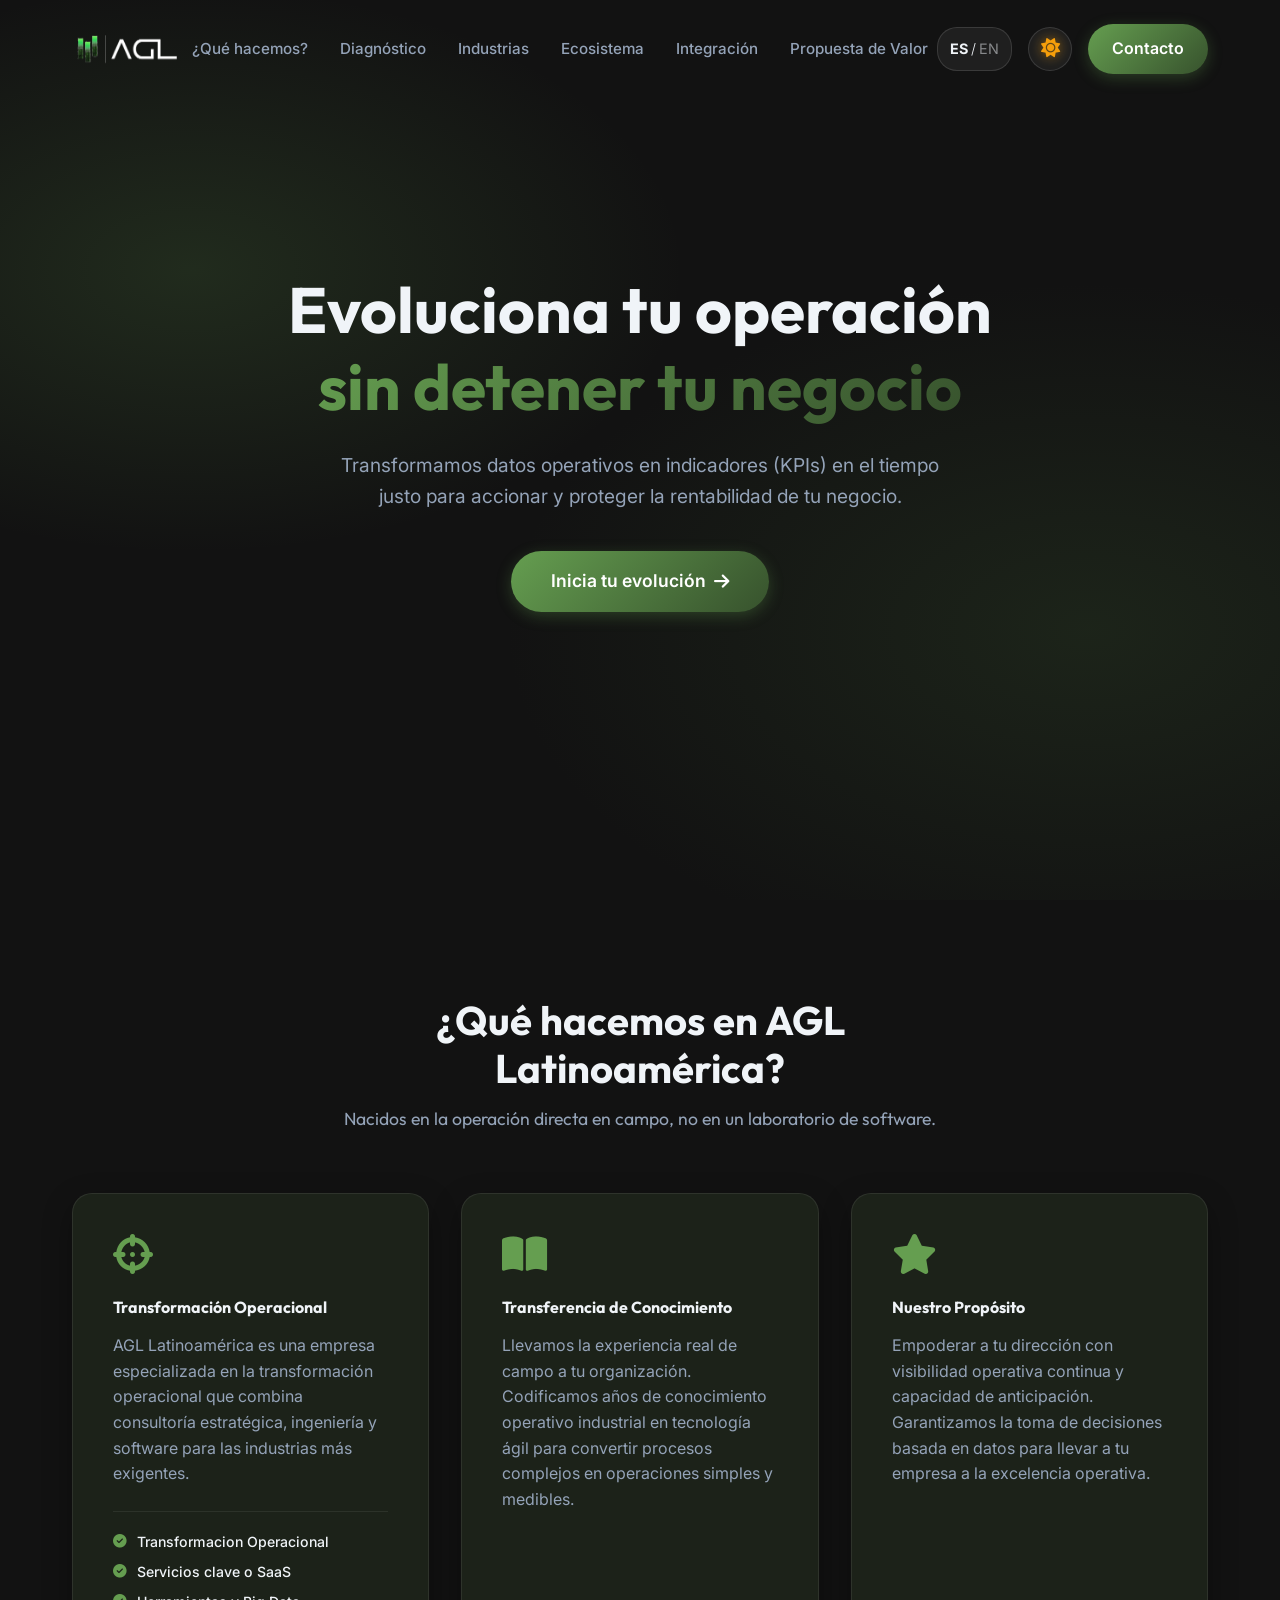
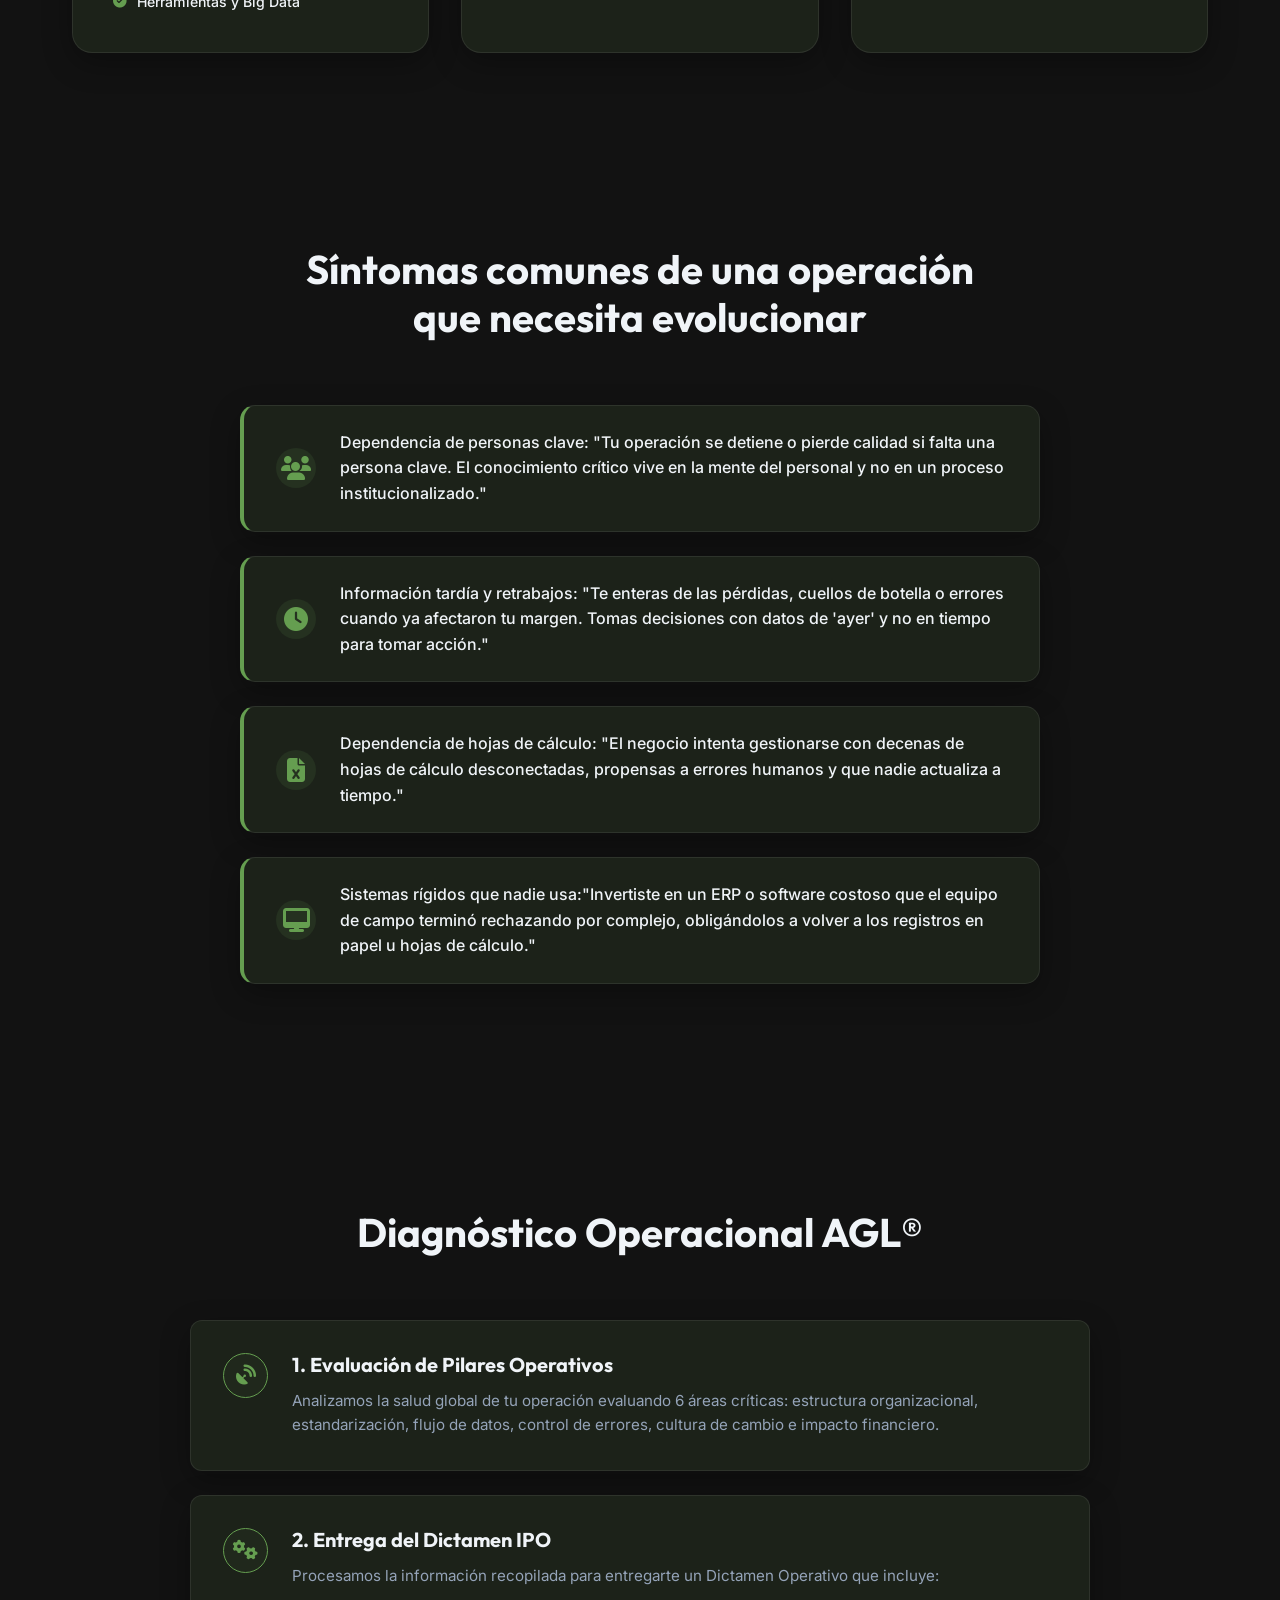
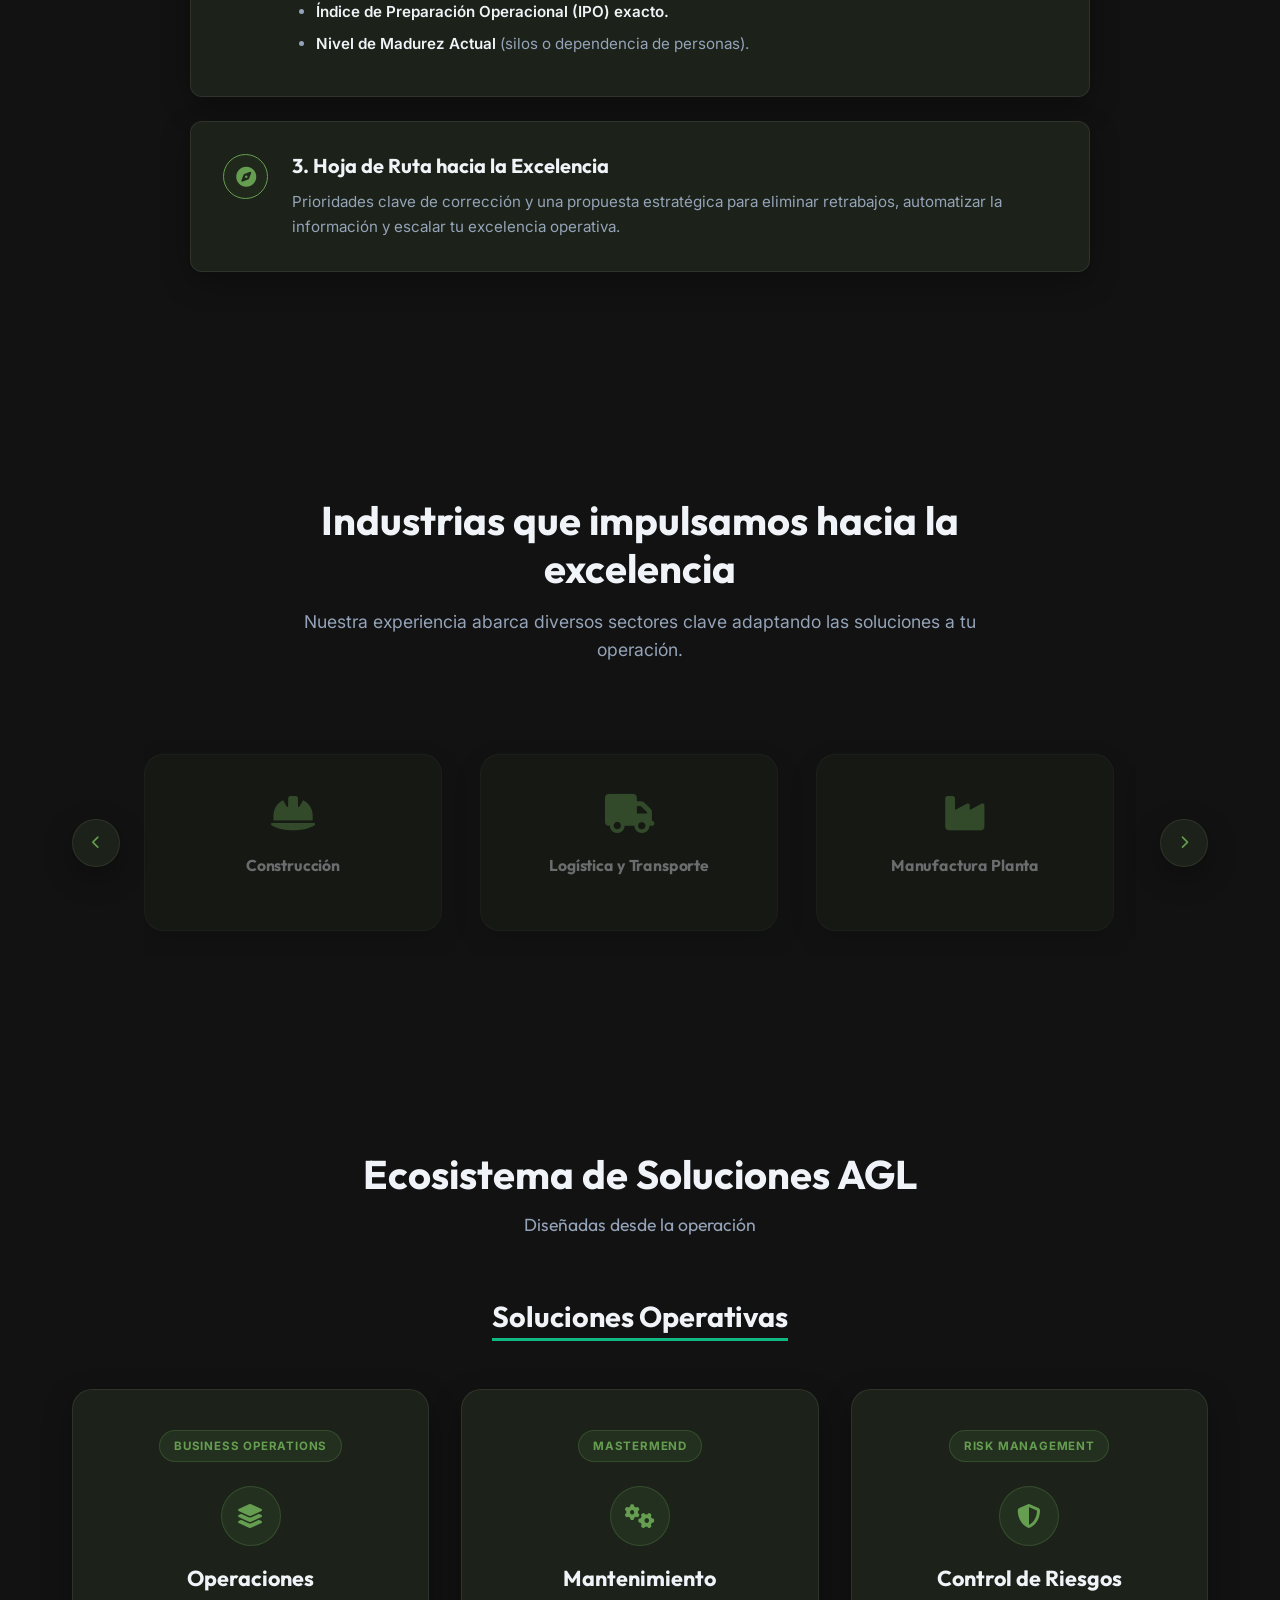
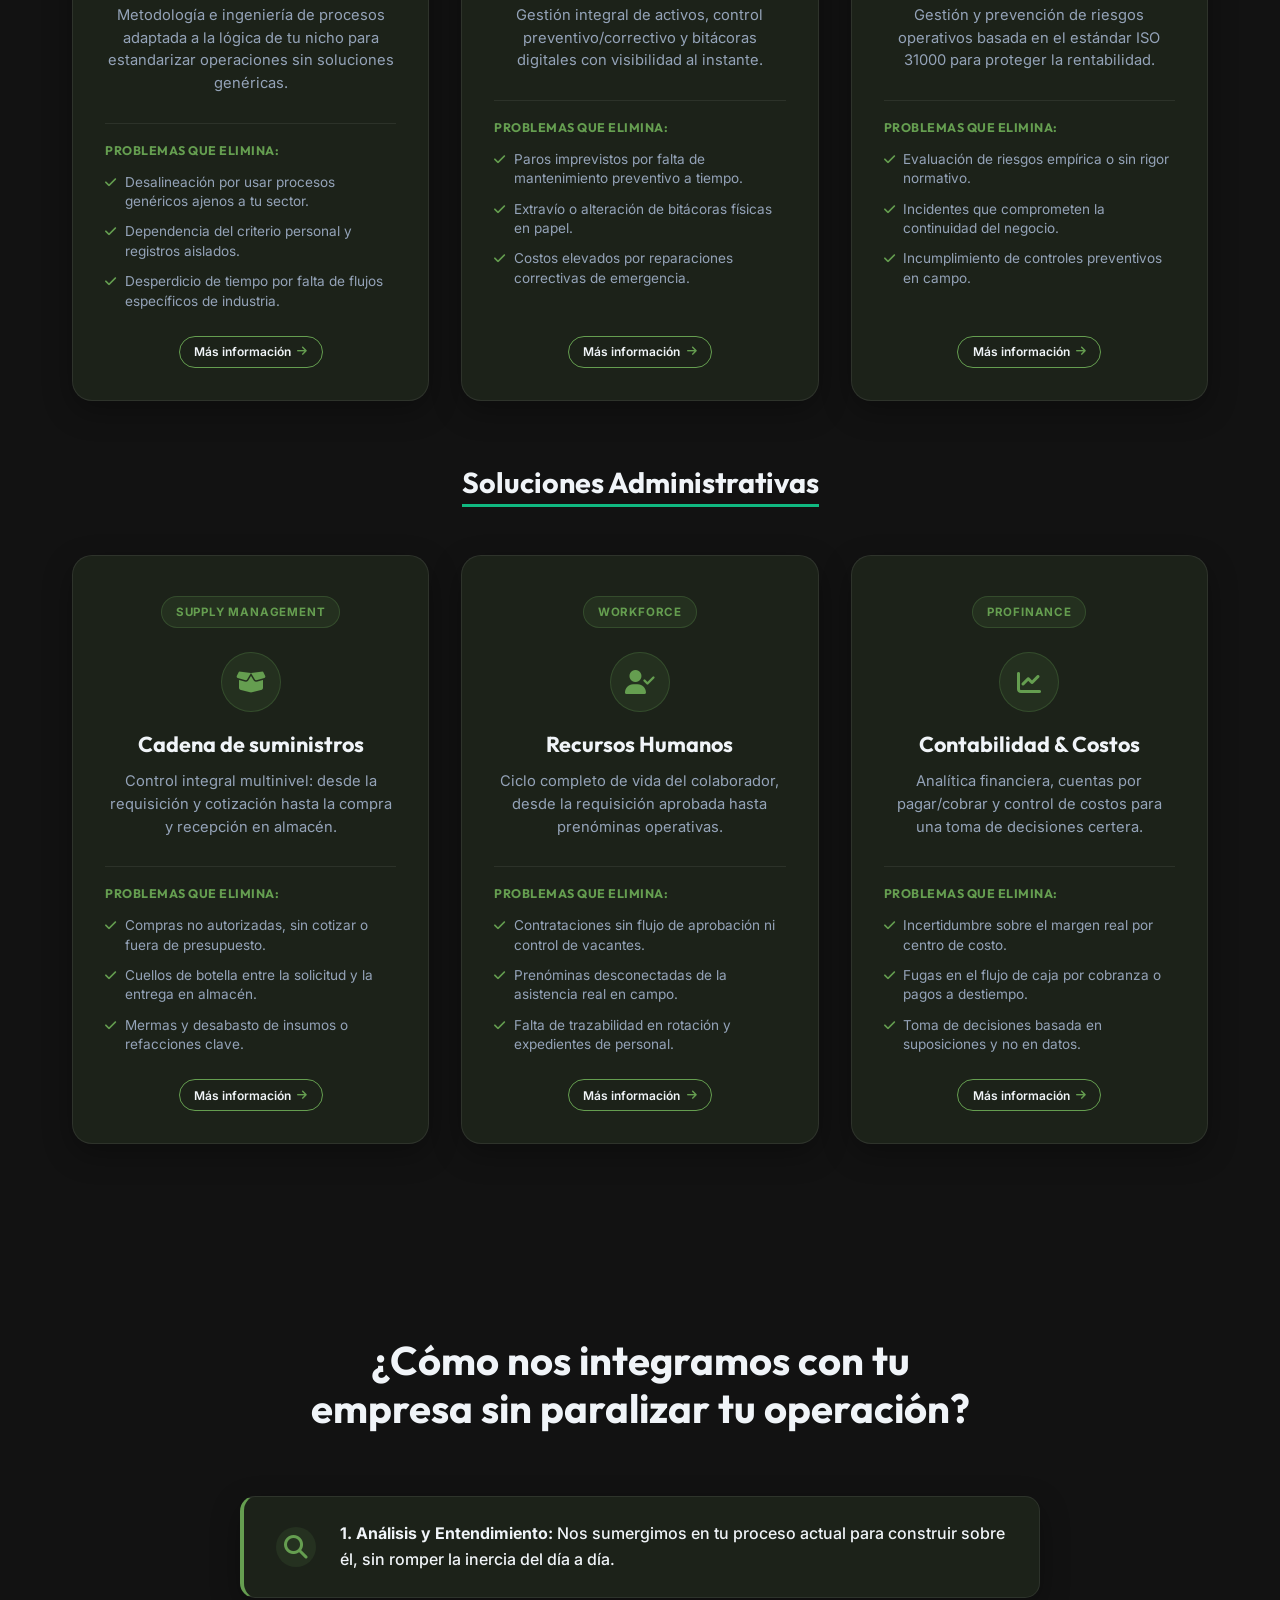
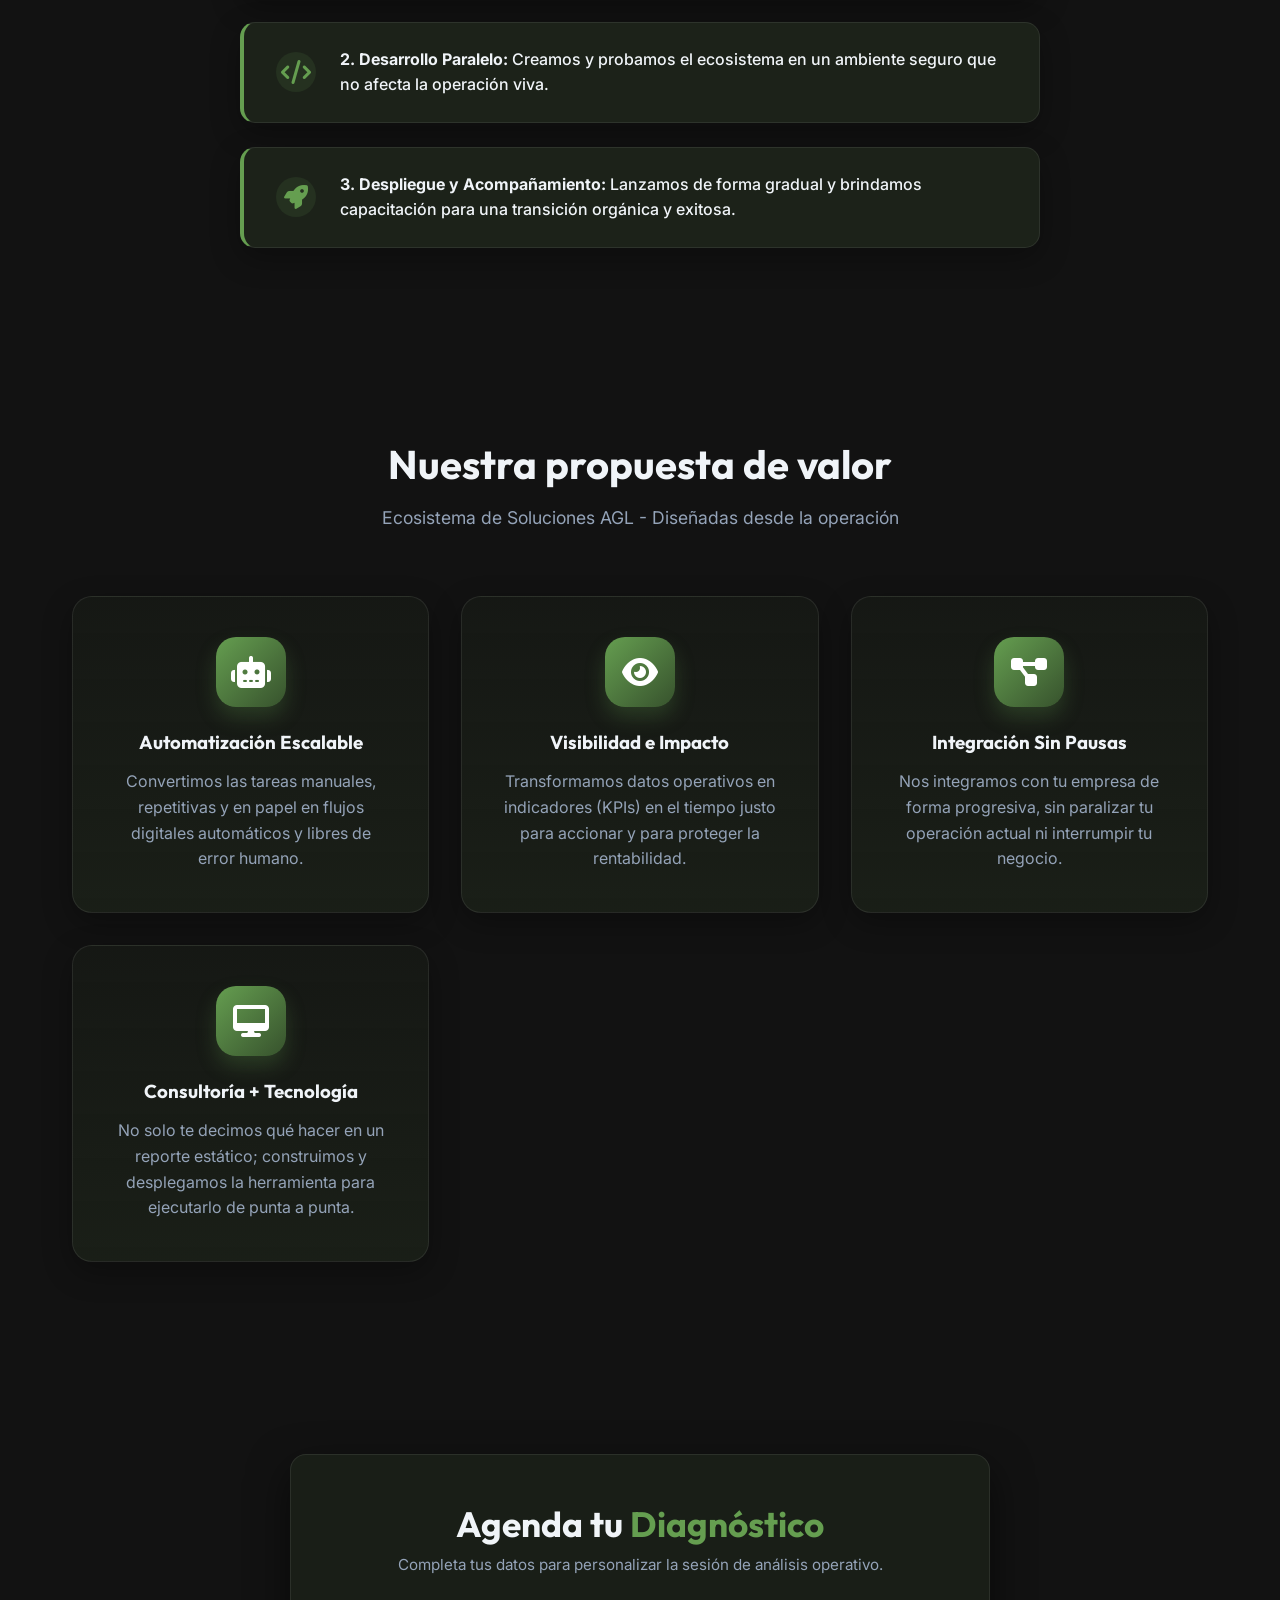
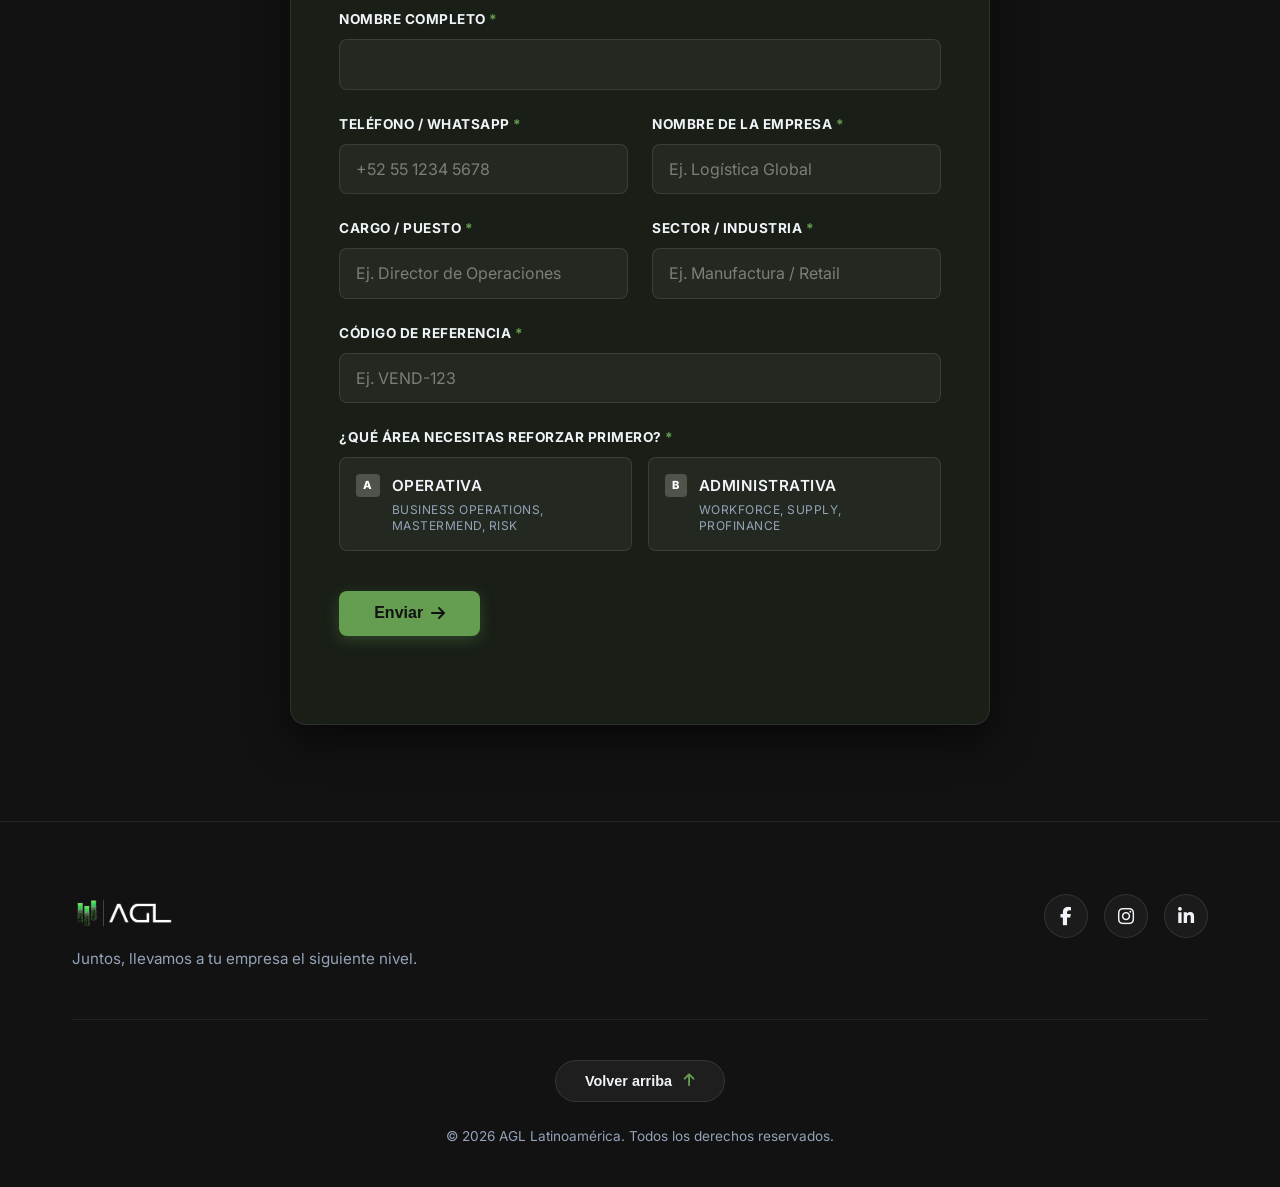
==== index.html @ 74e84c08 "error" ====
<!DOCTYPE html>
<html lang="es">

<head>
    <meta charset="UTF-8">
    <meta name="viewport" content="width=device-width, initial-scale=1.0">
    <title>AGL Latinoamérica | Business Intelligence</title>
    <meta name="description"
        content="Evoluciona tu operación sin detener tu negocio. Consultoría y Tecnología en Business Intelligence por AGL Latinoamérica.">
    <!-- Google Fonts -->
    <link rel="preconnect" href="https://fonts.googleapis.com">
    <link rel="preconnect" href="https://fonts.gstatic.com" crossorigin>
    <link
        href="https://fonts.googleapis.com/css2?family=Inter:wght@300;400;600;700&family=Outfit:wght@400;600;800&display=swap"
        rel="stylesheet">
    <!-- FontAwesome para iconos -->
    <link rel="stylesheet" href="https://cdnjs.cloudflare.com/ajax/libs/font-awesome/6.4.0/css/all.min.css">
    <link rel="stylesheet" href="styles.css">
</head>

<body>
    <!-- Navbar -->
    <nav class="navbar">
        <div class="container nav-container">
            <a href="#" class="logo">
                <img src="Logos/logo blanco.png" alt="AGL" class="logo-img theme-logo" id="nav-logo">
            </a>
            <ul class="nav-links">
                <li><a href="#about" data-es="¿Qué hacemos?" data-en="What we do?">¿Qué hacemos?</a></li>
                <li><a href="#diagnostico" data-es="Diagnóstico" data-en="Diagnosis">Diagnóstico</a></li>
                <li><a href="#industrias" data-es="Industrias" data-en="Industries">Industrias</a></li>
                <li><a href="#ecosistema" data-es="Ecosistema" data-en="Ecosystem">Ecosistema</a></li>
                <li><a href="#integracion" data-es="Integración" data-en="Integration">Integración</a></li>
                <li><a href="#valor" data-es="Propuesta de Valor" data-en="Value Proposition">Propuesta de Valor</a>
                </li>
            </ul>
            <div class="nav-actions">
                <!-- BOTÓN IDIOMA DESKTOP (Tipo Switch) -->
                <button class="theme-toggle-btn" id="lang-toggle-desktop" aria-label="Cambiar idioma"
                    title="Cambiar idioma"
                    style="width: auto; padding: 0 12px; border-radius: 20px; font-family: 'Inter', sans-serif; font-size: 0.9rem;">
                    <span class="lang-es" style="font-weight: 700; transition: 0.3s;">ES</span>
                    <span style="margin: 0 3px; font-weight: 300;">/</span>
                    <span class="lang-en" style="font-weight: 400; opacity: 0.5; transition: 0.3s;">EN</span>
                </button>

                <button class="theme-toggle-btn" id="theme-toggle" aria-label="Cambiar tema claro/oscuro"
                    title="Cambiar tema">
                    <i class="fas fa-sun theme-icon theme-icon-sun"></i>
                    <i class="fas fa-moon theme-icon theme-icon-moon"></i>
                </button>
                <a href="https://wa.me/526182922284?text=Hola,%20quisiera%20más%20información" target="_blank"
                    class="btn btn-primary nav-btn" data-es="Contacto" data-en="Contact">Contacto</a>
                <button class="mobile-menu-btn" id="mobile-menu-btn" aria-label="Menú de navegación"><i
                        class="fas fa-bars"></i></button>
            </div>
        </div>
    </nav>
    <div class="mobile-nav" id="mobile-nav">
        <!-- Header del menú móvil -->
        <div class="mobile-nav-header">
            <a href="#" class="logo">
                <img src="Logos/logo blanco.png" alt="AGL" class="logo-img theme-logo" id="mobile-nav-logo">
            </a>
            <button class="mobile-close-btn" id="mobile-close-btn" aria-label="Cerrar menú">
                <i class="fas fa-times"></i>
            </button>
        </div>
        <!-- Links -->
        <ul class="mobile-nav-links">
            <li><a href="#about" class="mobile-link" data-es="¿Qué hacemos?" data-en="What we do?">¿Qué hacemos?</a>
            </li>
            <li><a href="#diagnostico" class="mobile-link" data-es="Diagnóstico" data-en="Diagnosis">Diagnóstico</a>
            </li>
            <li><a href="#industrias" class="mobile-link" data-es="Industrias" data-en="Industries">Industrias</a></li>
            <li><a href="#ecosistema" class="mobile-link" data-es="Ecosistema" data-en="Ecosystem">Ecosistema</a></li>
            <li><a href="#integracion" class="mobile-link" data-es="Integración" data-en="Integration">Integración</a>
            </li>
            <li><a href="#valor" class="mobile-link" data-es="Propuesta de Valor" data-en="Value Proposition">Propuesta
                    de Valor</a></li>
        </ul>
        <!-- Footer del menú móvil -->
        <div class="mobile-nav-footer">
            <a href="https://wa.me/526182922284?text=Hola,%20quisiera%20más%20información" target="_blank"
                class="btn btn-primary mobile-link" data-es="Contacto" data-en="Contact">Contacto</a>

            <div style="display: flex; gap: 10px; margin-top: 15px; justify-content: center;">
                <!-- BOTÓN IDIOMA MOBILE (Tipo Switch) -->
                <button class="mobile-theme-toggle" id="lang-toggle-mobile" aria-label="Cambiar idioma"
                    style="width: auto; padding: 0 15px; border-radius: 20px; font-family: 'Inter', sans-serif; font-size: 0.9rem;">
                    <span class="theme-toggle-btn-inner">
                        <span class="lang-es" style="font-weight: 700; transition: 0.3s;">ES</span>
                        <span style="margin: 0 3px; font-weight: 300;">/</span>
                        <span class="lang-en" style="font-weight: 400; opacity: 0.5; transition: 0.3s;">EN</span>
                    </span>
                </button>

                <button class="mobile-theme-toggle" id="mobile-theme-toggle" aria-label="Cambiar tema">
                    <span class="theme-toggle-btn-inner">
                        <i class="fas fa-sun theme-icon theme-icon-sun"></i>
                        <i class="fas fa-moon theme-icon theme-icon-moon"></i>
                    </span>
                </button>
            </div>
        </div>
    </div>

    <!-- Hero Section -->
    <section class="hero">
        <div class="container hero-container">
            <div class="hero-content fade-in-up">
                <h1 data-es="Evoluciona tu operación <br><span class='gradient-text'>sin detener tu negocio</span>"
                    data-en="Evolve your operation <br><span class='gradient-text'>without stopping your business</span>">
                    Evoluciona tu operación <br><span class="gradient-text">sin detener tu negocio</span>
                </h1>
                <p data-es="Transformamos datos operativos en indicadores (KPIs) en el tiempo justo para accionar y proteger la rentabilidad de tu negocio."
                    data-en="We transform operational data into indicators (KPIs) just in time to take action and protect your business profitability.">
                    Transformamos datos operativos en indicadores (KPIs) en el tiempo justo para accionar y proteger la
                    rentabilidad de tu negocio.
                </p>
                <div class="hero-actions">
                    <a href="https://wa.me/526182922284?text=Hola,%20quisiera%20más%20información" target="_blank"
                        class="btn btn-primary btn-large"
                        data-es="Inicia tu evolución <i class='fas fa-arrow-right'></i>"
                        data-en="Start your evolution <i class='fas fa-arrow-right'></i>">
                        Inicia tu evolución <i class="fas fa-arrow-right"></i>
                    </a>
                </div>
            </div>
        </div>
    </section>

    <!-- About Section -->
    <section id="about" class="about">
        <div class="container">
            <div class="section-header fade-in-up">
                <h2 data-es="¿Qué hacemos en AGL Latinoamérica?" data-en="What do we do at AGL Latin America?">¿Qué
                    hacemos en AGL Latinoamérica?</h2>
                <h3 class="subtitle"
                    data-es="Nacidos en la operación directa en campo, no en un laboratorio de software."
                    data-en="Born in direct field operations, not in a software lab.">Nacidos en la operación directa en
                    campo, no en un laboratorio de software.</h3>
            </div>
            <div class="about-grid">
                <div class="about-card fade-in-up delay-1">
                    <i class="fas fa-crosshairs card-icon"></i>
                    <h4 data-es="Transformación Operacional" data-en="Operational Transformation">Transformación
                        Operacional</h4>
                    <p data-es="AGL Latinoamérica es una empresa especializada en la transformación operacional que combina consultoría estratégica, ingeniería y software para las industrias más exigentes."
                        data-en="AGL Latin America is a company specialized in operational transformation that combines strategic consulting, engineering, and software for the most demanding industries.">
                        AGL Latinoamérica es una empresa especializada en la transformación operacional que combina
                        consultoría estratégica, ingeniería y software para las industrias más exigentes.</p>
                    <ul class="card-features">
                        <li data-es="<i class='fas fa-check-circle'></i> Transformacion Operacional"
                            data-en="<i class='fas fa-check-circle'></i> Operational Transformation"><i
                                class="fas fa-check-circle"></i> Transformacion Operacional</li>
                        <li data-es="<i class='fas fa-check-circle'></i> Servicios clave o SaaS"
                            data-en="<i class='fas fa-check-circle'></i> Key Services or SaaS"><i
                                class="fas fa-check-circle"></i> Servicios clave o SaaS</li>
                        <li data-es="<i class='fas fa-check-circle'></i> Herramientas y Big Data"
                            data-en="<i class='fas fa-check-circle'></i> Tools and Big Data"><i
                                class="fas fa-check-circle"></i> Herramientas y Big Data</li>
                    </ul>
                </div>
                <div class="about-card fade-in-up delay-2">
                    <i class="fas fa-book-open card-icon"></i>
                    <h4 data-es="Transferencia de Conocimiento" data-en="Knowledge Transfer">Transferencia de
                        Conocimiento</h4>
                    <p data-es="Llevamos la experiencia real de campo a tu organización. Codificamos años de conocimiento operativo industrial en tecnología ágil para convertir procesos complejos en operaciones simples y medibles."
                        data-en="We bring real field experience to your organization. We encode years of industrial operational knowledge into agile technology to turn complex processes into simple and measurable operations.">
                        Llevamos la experiencia real de campo a tu organización. Codificamos años de conocimiento
                        operativo industrial en tecnología ágil para convertir procesos complejos en operaciones simples
                        y medibles.</p>
                </div>
                <div class="about-card fade-in-up delay-3">
                    <i class="fas fa-star card-icon"></i>
                    <h4 data-es="Nuestro Propósito" data-en="Our Purpose">Nuestro Propósito</h4>
                    <p data-es="Empoderar a tu dirección con visibilidad operativa continua y capacidad de anticipación. Garantizamos la toma de decisiones basada en datos para llevar a tu empresa a la excelencia operativa."
                        data-en="Empower your management with continuous operational visibility and anticipation capability. We guarantee data-driven decision-making to lead your company to operational excellence.">
                        Empoderar a tu dirección con visibilidad operativa continua y capacidad de anticipación.
                        Garantizamos la toma de decisiones basada en datos para llevar a tu empresa a la excelencia
                        operativa.</p>
                </div>
            </div>
        </div>
    </section>

    <!-- Symptoms Section -->
    <section id="sintomas" class="symptoms">
        <div class="container">
            <div class="section-header fade-in-up">
                <h2 data-es="Síntomas comunes de una operación que necesita evolucionar"
                    data-en="Common symptoms of an operation that needs to evolve">Síntomas comunes de una operación que
                    necesita evolucionar</h2>
            </div>
            <div class="symptoms-list">
                <div class="symptom-item fade-in-left">
                    <div class="symptom-icon"><i class="fas fa-users"></i></div>
                    <p data-es="Dependencia de personas clave: 'Tu operación se detiene o pierde calidad si falta una persona clave. El conocimiento crítico vive en la mente del personal y no en un proceso institucionalizado.'"
                        data-en="Dependence on key people: 'Your operation stops or loses quality if a key person is missing. Critical knowledge lives in the staff's mind and not in an institutionalized process.'">
                        Dependencia de personas clave: "Tu operación se detiene o pierde calidad si falta una persona
                        clave. El conocimiento crítico vive en la mente del personal y no en un proceso
                        institucionalizado."</p>
                </div>

                <div class="symptom-item fade-in-left delay-2">
                    <div class="symptom-icon"><i class="fas fa-clock"></i></div>
                    <p data-es="Información tardía y retrabajos: 'Te enteras de las pérdidas, cuellos de botella o errores cuando ya afectaron tu margen. Tomas decisiones con datos de ayer y no en tiempo para tomar acción.'"
                        data-en="Late information and rework: 'You find out about losses, bottlenecks, or errors when they have already affected your margin. You make decisions with yesterday's data, not in time to take action.'">
                        Información tardía y retrabajos: "Te enteras de las pérdidas, cuellos de botella o errores
                        cuando ya afectaron tu margen. Tomas decisiones con datos de 'ayer' y no en tiempo para tomar
                        acción."</p>
                </div>
                <div class="symptom-item fade-in-left delay-1">
                    <div class="symptom-icon"><i class="fas fa-file-excel"></i></div>
                    <p data-es="Dependencia de hojas de cálculo: 'El negocio intenta gestionarse con decenas de hojas de cálculo desconectadas, propensas a errores humanos y que nadie actualiza a tiempo.'"
                        data-en="Dependence on spreadsheets: 'The business tries to manage itself with dozens of disconnected spreadsheets, prone to human error and that no one updates on time.'">
                        Dependencia de hojas de cálculo: "El negocio intenta gestionarse con decenas de hojas de cálculo
                        desconectadas, propensas a errores humanos y que nadie actualiza a tiempo."</p>
                </div>

                <div class="symptom-item fade-in-left delay-1">
                    <div class="symptom-icon"><i class="fa fa-desktop"></i></div>
                    <p data-es="Sistemas rígidos que nadie usa: 'Invertiste en un ERP o software costoso que el equipo de campo terminó rechazando por complejo, obligándolos a volver a los registros en papel u hojas de cálculo.'"
                        data-en="Rigid systems that no one uses: 'You invested in an expensive ERP or software that the field team ended up rejecting for being too complex, forcing them back to paper records or spreadsheets.'">
                        Sistemas rígidos que nadie usa:"Invertiste en un ERP o software costoso que el equipo de campo
                        terminó rechazando por complejo, obligándolos a volver a los registros en papel u hojas de
                        cálculo."</p>
                </div>
            </div>
        </div>
    </section>

    <!-- Diagnostic Section -->
    <section id="diagnostico" class="diagnostic glass-section">
        <div class="container">
            <div class="section-header fade-in-up">
                <h2 data-es="Diagnóstico Operacional AGL®" data-en="AGL® Operational Diagnosis">Diagnóstico Operacional
                    AGL®</h2>
            </div>

            <div class="diagnostic-steps">
                <div class="diagnostic-card fade-in-up">
                    <div class="diagnostic-icon"><i class="fas fa-satellite-dish"></i></div>
                    <div class="diagnostic-text">
                        <h3 data-es="1. Evaluación de Pilares Operativos"
                            data-en="1. Evaluation of Operational Pillars">1. Evaluación de Pilares Operativos</h3>
                        <p data-es="Analizamos la salud global de tu operación evaluando 6 áreas críticas: estructura organizacional, estandarización, flujo de datos, control de errores, cultura de cambio e impacto financiero."
                            data-en="We analyze the overall health of your operation by evaluating 6 critical areas: organizational structure, standardization, data flow, error control, change culture, and financial impact.">
                            Analizamos la salud global de tu operación evaluando 6 áreas críticas: estructura
                            organizacional, estandarización, flujo de datos, control de errores, cultura de cambio e
                            impacto financiero.</p>
                    </div>
                </div>

                <div class="diagnostic-card fade-in-up delay-1">
                    <div class="diagnostic-icon"><i class="fas fa-cogs"></i></div>
                    <div class="diagnostic-text">
                        <h3 data-es="2. Entrega del Dictamen IPO" data-en="2. Delivery of the OPI Report">2. Entrega del
                            Dictamen IPO</h3>
                        <p data-es="Procesamos la información recopilada para entregarte un Dictamen Operativo que incluye:"
                            data-en="We process the collected information to deliver an Operational Report that includes:">
                            Procesamos la información recopilada para entregarte un Dictamen Operativo que incluye:</p>
                        <ul>
                            <li data-es="<strong>Índice de Preparación Operacional (IPO) exacto.</strong>"
                                data-en="<strong>Exact Operational Preparation Index (OPI).</strong>"><strong>Índice de
                                    Preparación Operacional (IPO) exacto.</strong></li>
                            <li data-es="<strong>Nivel de Madurez Actual</strong> (silos o dependencia de personas)."
                                data-en="<strong>Current Maturity Level</strong> (silos or dependence on people).">
                                <strong>Nivel de Madurez Actual</strong> (silos o dependencia de personas).
                            </li>
                        </ul>
                    </div>
                </div>

                <div class="diagnostic-card fade-in-up delay-2">
                    <div class="diagnostic-icon"><i class="fas fa-compass"></i></div>
                    <div class="diagnostic-text">
                        <h3 data-es="3. Hoja de Ruta hacia la Excelencia" data-en="3. Roadmap to Excellence">3. Hoja de
                            Ruta hacia la Excelencia</h3>
                        <p data-es="Prioridades clave de corrección y una propuesta estratégica para eliminar retrabajos, automatizar la información y escalar tu excelencia operativa."
                            data-en="Key correction priorities and a strategic proposal to eliminate rework, automate information, and scale your operational excellence.">
                            Prioridades clave de corrección y una propuesta estratégica para eliminar retrabajos,
                            automatizar la información y escalar tu excelencia operativa.</p>
                    </div>
                </div>
            </div>
        </div>
    </section>

    <!-- Industrias Section -->
    <section id="industrias" class="industries">
        <div class="container">
            <div class="section-header fade-in-up">
                <h2 data-es="Industrias que impulsamos hacia la excelencia"
                    data-en="Industries we drive towards excellence">Industrias que impulsamos hacia la excelencia</h2>
                <p data-es="Nuestra experiencia abarca diversos sectores clave adaptando las soluciones a tu operación."
                    data-en="Our experience covers various key sectors, adapting solutions to your operation.">Nuestra
                    experiencia abarca diversos sectores clave adaptando las soluciones a tu operación.</p>
            </div>

            <div class="carousel-wrapper fade-in-up delay-1">
                <button class="carousel-btn prev-btn" aria-label="Anterior"><i class="fas fa-chevron-left"></i></button>

                <div class="carousel-container" id="industries-carousel">
                    <div class="carousel-slide about-card" style="align-items: center; text-align: center;">
                        <i class="fas fa-mountain card-icon"></i>
                        <h4 data-es="Minería" data-en="Mining">Minería</h4>
                    </div>

                    <div class="carousel-slide about-card" style="align-items: center; text-align: center;">
                        <i class="fas fa-helmet-safety card-icon"></i>
                        <h4 data-es="Construcción" data-en="Construction">Construcción</h4>
                    </div>

                    <div class="carousel-slide about-card" style="align-items: center; text-align: center;">
                        <i class="fas fa-truck card-icon"></i>
                        <h4 data-es="Logística y Transporte" data-en="Logistics & Transport">Logística y Transporte</h4>
                    </div>

                    <div class="carousel-slide about-card" style="align-items: center; text-align: center;">
                        <i class="fas fa-industry card-icon"></i>
                        <h4 data-es="Manufactura Planta" data-en="Plant Manufacturing">Manufactura Planta</h4>
                    </div>

                    <div class="carousel-slide about-card" style="align-items: center; text-align: center;">
                        <i class="fas fa-store card-icon"></i>
                        <h4 data-es="Servicios de Comercio" data-en="Trade Services">Servicios de Comercio</h4>
                    </div>

                    <div class="carousel-slide about-card" style="align-items: center; text-align: center;">
                        <i class="fas fa-seedling card-icon"></i>
                        <h4 data-es="Agroindustria" data-en="Agroindustry">Agroindustria</h4>
                    </div>
                </div>

                <button class="carousel-btn next-btn" aria-label="Siguiente"><i
                        class="fas fa-chevron-right"></i></button>
            </div>
        </div>
    </section>

    <!-- Ecosistema Section -->
    <section id="ecosistema" class="ecosystem glass-section">
        <div class="container">
            <div class="section-header fade-in-up">
                <h2 data-es="Ecosistema de Soluciones AGL" data-en="AGL Solutions Ecosystem">Ecosistema de Soluciones
                    AGL</h2>
                <h3 class="subtitle" data-es="Diseñadas desde la operación" data-en="Designed from the operation">
                    Diseñadas desde la operación</h3>
            </div>

            <!-- ENCABEZADO: Soluciones Operativas -->
            <div class="fade-in-up" style="text-align: center; margin-bottom: 2rem;">
                <h3 style="font-size: 1.8rem; font-weight: 700; display: inline-block; padding-bottom: 5px; border-bottom: 3px solid #10b981;"
                    data-es="Soluciones Operativas" data-en="Operational Solutions">Soluciones Operativas</h3>
            </div>

            <div class="ecosystem-grid">
                <!-- Operaciones -->
                <div class="ecosystem-card fade-in-up">
                    <div class="card-badge">BUSINESS OPERATIONS</div>
                    <div class="icon-wrapper"><i class="fas fa-layer-group"></i></div>
                    <h3 data-es="Operaciones" data-en="Operations">Operaciones</h3>
                    <p class="card-description"
                        data-es="Metodología e ingeniería de procesos adaptada a la lógica de tu nicho para estandarizar operaciones sin soluciones genéricas."
                        data-en="Process methodology and engineering adapted to the logic of your niche to standardize operations without generic solutions.">
                        Metodología e ingeniería de procesos adaptada a la lógica de tu nicho para estandarizar
                        operaciones sin soluciones genéricas.</p>

                    <div class="card-problems">
                        <h5 data-es="PROBLEMAS QUE ELIMINA:" data-en="PROBLEMS IT ELIMINATES:">PROBLEMAS QUE ELIMINA:
                        </h5>
                        <ul>
                            <li data-es="<i class='fas fa-check'></i> Desalineación por usar procesos genéricos ajenos a tu sector."
                                data-en="<i class='fas fa-check'></i> Misalignment from using generic processes outside your sector.">
                                <i class="fas fa-check"></i> Desalineación por usar procesos genéricos ajenos a tu
                                sector.
                            </li>
                            <li data-es="<i class='fas fa-check'></i> Dependencia del criterio personal y registros aislados."
                                data-en="<i class='fas fa-check'></i> Dependence on personal criteria and isolated records.">
                                <i class="fas fa-check"></i> Dependencia del criterio personal y registros aislados.
                            </li>
                            <li data-es="<i class='fas fa-check'></i> Desperdicio de tiempo por falta de flujos específicos de industria."
                                data-en="<i class='fas fa-check'></i> Wasted time due to lack of industry-specific workflows.">
                                <i class="fas fa-check"></i> Desperdicio de tiempo por falta de flujos específicos de
                                industria.
                            </li>
                        </ul>
                    </div>
                    <a href="servicios/operativos/BUSINESS OPERATIONS/operaciones.html" class="card-btn"
                        data-es="Más información <i class='fas fa-arrow-right'></i>"
                        data-en="More information <i class='fas fa-arrow-right'></i>">Más información <i
                            class="fas fa-arrow-right"></i></a>
                </div>

                <!-- Mantenimiento -->
                <div class="ecosystem-card fade-in-up delay-1">
                    <div class="card-badge">MASTERMEND</div>
                    <div class="icon-wrapper"><i class="fas fa-cogs"></i></div>
                    <h3 data-es="Mantenimiento" data-en="Maintenance">Mantenimiento</h3>
                    <p class="card-description"
                        data-es="Gestión integral de activos, control preventivo/correctivo y bitácoras digitales con visibilidad al instante."
                        data-en="Comprehensive asset management, preventive/corrective control, and digital logs with instant visibility.">
                        Gestión integral de activos, control preventivo/correctivo y bitácoras digitales con visibilidad
                        al instante.</p>

                    <div class="card-problems">
                        <h5 data-es="PROBLEMAS QUE ELIMINA:" data-en="PROBLEMS IT ELIMINATES:">PROBLEMAS QUE ELIMINA:
                        </h5>
                        <ul>
                            <li data-es="<i class='fas fa-check'></i> Paros imprevistos por falta de mantenimiento preventivo a tiempo."
                                data-en="<i class='fas fa-check'></i> Unforeseen downtimes due to lack of timely preventive maintenance.">
                                <i class="fas fa-check"></i> Paros imprevistos por falta de mantenimiento preventivo a
                                tiempo.
                            </li>
                            <li data-es="<i class='fas fa-check'></i> Extravío o alteración de bitácoras físicas en papel."
                                data-en="<i class='fas fa-check'></i> Loss or alteration of physical paper logs."><i
                                    class="fas fa-check"></i> Extravío o alteración de bitácoras físicas en papel.</li>
                            <li data-es="<i class='fas fa-check'></i> Costos elevados por reparaciones correctivas de emergencia."
                                data-en="<i class='fas fa-check'></i> High costs for emergency corrective repairs."><i
                                    class="fas fa-check"></i> Costos elevados por reparaciones correctivas de
                                emergencia.</li>
                        </ul>
                    </div>
                    <a href="servicios/operativos/MASTERMEND/master.html" class="card-btn"
                        data-es="Más información <i class='fas fa-arrow-right'></i>"
                        data-en="More information <i class='fas fa-arrow-right'></i>">Más información <i
                            class="fas fa-arrow-right"></i></a>
                </div>

                <!-- Control de Riesgos -->
                <div class="ecosystem-card fade-in-up delay-2">
                    <div class="card-badge">RISK MANAGEMENT</div>
                    <div class="icon-wrapper"><i class="fas fa-shield-alt"></i></div>
                    <h3 data-es="Control de Riesgos" data-en="Risk Management">Control de Riesgos</h3>
                    <p class="card-description"
                        data-es="Gestión y prevención de riesgos operativos basada en el estándar ISO 31000 para proteger la rentabilidad."
                        data-en="Operational risk management and prevention based on the ISO 31000 standard to protect profitability.">
                        Gestión y prevención de riesgos operativos basada en el estándar ISO 31000 para proteger la
                        rentabilidad.</p>

                    <div class="card-problems">
                        <h5 data-es="PROBLEMAS QUE ELIMINA:" data-en="PROBLEMS IT ELIMINATES:">PROBLEMAS QUE ELIMINA:
                        </h5>
                        <ul>
                            <li data-es="<i class='fas fa-check'></i> Evaluación de riesgos empírica o sin rigor normativo."
                                data-en="<i class='fas fa-check'></i> Empirical risk assessment or without regulatory rigor.">
                                <i class="fas fa-check"></i> Evaluación de riesgos empírica o sin rigor normativo.
                            </li>
                            <li data-es="<i class='fas fa-check'></i> Incidentes que comprometen la continuidad del negocio."
                                data-en="<i class='fas fa-check'></i> Incidents that compromise business continuity."><i
                                    class="fas fa-check"></i> Incidentes que comprometen la continuidad del negocio.
                            </li>
                            <li data-es="<i class='fas fa-check'></i> Incumplimiento de controles preventivos en campo."
                                data-en="<i class='fas fa-check'></i> Non-compliance with preventive controls in the field.">
                                <i class="fas fa-check"></i> Incumplimiento de controles preventivos en campo.
                            </li>
                        </ul>
                    </div>
                    <a href="servicios/operativos/Risk Management/risk.html" class="card-btn"
                        data-es="Más información <i class='fas fa-arrow-right'></i>"
                        data-en="More information <i class='fas fa-arrow-right'></i>">Más información <i
                            class="fas fa-arrow-right"></i></a>
                </div>
            </div> <!-- Cierre de Grid Operativo -->

            <!-- ENCABEZADO: Soluciones Administrativas -->
            <div class="fade-in-up" style="text-align: center; margin-top: 4rem; margin-bottom: 2rem;">
                <h3 style="font-size: 1.8rem; font-weight: 700; display: inline-block; padding-bottom: 5px; border-bottom: 3px solid #10b981;"
                    data-es="Soluciones Administrativas" data-en="Administrative Solutions">Soluciones Administrativas
                </h3>
            </div>

            <div class="ecosystem-grid">
                <!-- Cadena de Suministros -->
                <div class="ecosystem-card fade-in-up">
                    <div class="card-badge">SUPPLY MANAGEMENT</div>
                    <div class="icon-wrapper"><i class="fas fa-box-open"></i></div>
                    <h3 data-es="Cadena de suministros" data-en="Supply Chain">Cadena de suministros</h3>
                    <p class="card-description"
                        data-es="Control integral multinivel: desde la requisición y cotización hasta la compra y recepción en almacén."
                        data-en="Comprehensive multilevel control: from requisition and quotation to purchase and warehouse reception.">
                        Control integral multinivel: desde la requisición y cotización hasta la compra y recepción en
                        almacén.</p>

                    <div class="card-problems">
                        <h5 data-es="PROBLEMAS QUE ELIMINA:" data-en="PROBLEMS IT ELIMINATES:">PROBLEMAS QUE ELIMINA:
                        </h5>
                        <ul>
                            <li data-es="<i class='fas fa-check'></i> Compras no autorizadas, sin cotizar o fuera de presupuesto."
                                data-en="<i class='fas fa-check'></i> Unauthorized purchases, unquoted or over budget.">
                                <i class="fas fa-check"></i> Compras no autorizadas, sin cotizar o fuera de presupuesto.
                            </li>
                            <li data-es="<i class='fas fa-check'></i> Cuellos de botella entre la solicitud y la entrega en almacén."
                                data-en="<i class='fas fa-check'></i> Bottlenecks between the request and warehouse delivery.">
                                <i class="fas fa-check"></i> Cuellos de botella entre la solicitud y la entrega en
                                almacén.
                            </li>
                            <li data-es="<i class='fas fa-check'></i> Mermas y desabasto de insumos o refacciones clave."
                                data-en="<i class='fas fa-check'></i> Shrinkage and shortage of key supplies or spare parts.">
                                <i class="fas fa-check"></i> Mermas y desabasto de insumos o refacciones clave.
                            </li>
                        </ul>
                    </div>
                    <a href="servicios/administrativos/supply/supply.html" class="card-btn"
                        data-es="Más información <i class='fas fa-arrow-right'></i>"
                        data-en="More information <i class='fas fa-arrow-right'></i>">Más información <i
                            class="fas fa-arrow-right"></i></a>
                </div>

                <!-- Recursos Humanos -->
                <div class="ecosystem-card fade-in-up delay-1">
                    <div class="card-badge">WORKFORCE</div>
                    <div class="icon-wrapper"><i class="fas fa-user-check"></i></div>
                    <h3 data-es="Recursos Humanos" data-en="Human Resources">Recursos Humanos</h3>
                    <p class="card-description"
                        data-es="Ciclo completo de vida del colaborador, desde la requisición aprobada hasta prenóminas operativas."
                        data-en="Complete employee lifecycle, from approved requisition to operational pre-payroll.">
                        Ciclo completo de vida del colaborador, desde la requisición aprobada hasta prenóminas
                        operativas.</p>

                    <div class="card-problems">
                        <h5 data-es="PROBLEMAS QUE ELIMINA:" data-en="PROBLEMS IT ELIMINATES:">PROBLEMAS QUE ELIMINA:
                        </h5>
                        <ul>
                            <li data-es="<i class='fas fa-check'></i> Contrataciones sin flujo de aprobación ni control de vacantes."
                                data-en="<i class='fas fa-check'></i> Hirings without approval workflow or vacancy control.">
                                <i class="fas fa-check"></i> Contrataciones sin flujo de aprobación ni control de
                                vacantes.
                            </li>
                            <li data-es="<i class='fas fa-check'></i> Prenóminas desconectadas de la asistencia real en campo."
                                data-en="<i class='fas fa-check'></i> Pre-payroll disconnected from actual field attendance.">
                                <i class="fas fa-check"></i> Prenóminas desconectadas de la asistencia real en campo.
                            </li>
                            <li data-es="<i class='fas fa-check'></i> Falta de trazabilidad en rotación y expedientes de personal."
                                data-en="<i class='fas fa-check'></i> Lack of traceability in turnover and personnel files.">
                                <i class="fas fa-check"></i> Falta de trazabilidad en rotación y expedientes de
                                personal.
                            </li>
                        </ul>
                    </div>
                    <a href="servicios/administrativos/workforce/workforce.html" class="card-btn"
                        data-es="Más información <i class='fas fa-arrow-right'></i>"
                        data-en="More information <i class='fas fa-arrow-right'></i>">Más información <i
                            class="fas fa-arrow-right"></i></a>
                </div>

                <!-- Contabilidad & Costos -->
                <div class="ecosystem-card fade-in-up delay-2">
                    <div class="card-badge">PROFINANCE</div>
                    <div class="icon-wrapper"><i class="fas fa-chart-line"></i></div>
                    <h3 data-es="Contabilidad & Costos" data-en="Accounting & Costs">Contabilidad & Costos</h3>
                    <p class="card-description"
                        data-es="Analítica financiera, cuentas por pagar/cobrar y control de costos para una toma de decisiones certera."
                        data-en="Financial analytics, accounts payable/receivable, and cost control for accurate decision-making.">
                        Analítica financiera, cuentas por pagar/cobrar y control de costos para una toma de decisiones
                        certera.</p>

                    <div class="card-problems">
                        <h5 data-es="PROBLEMAS QUE ELIMINA:" data-en="PROBLEMS IT ELIMINATES:">PROBLEMAS QUE ELIMINA:
                        </h5>
                        <ul>
                            <li data-es="<i class='fas fa-check'></i> Incertidumbre sobre el margen real por centro de costo."
                                data-en="<i class='fas fa-check'></i> Uncertainty about the actual margin per cost center.">
                                <i class="fas fa-check"></i> Incertidumbre sobre el margen real por centro de costo.
                            </li>
                            <li data-es="<i class='fas fa-check'></i> Fugas en el flujo de caja por cobranza o pagos a destiempo."
                                data-en="<i class='fas fa-check'></i> Cash flow leaks due to untimely collections or payments.">
                                <i class="fas fa-check"></i> Fugas en el flujo de caja por cobranza o pagos a destiempo.
                            </li>
                            <li data-es="<i class='fas fa-check'></i> Toma de decisiones basada en suposiciones y no en datos."
                                data-en="<i class='fas fa-check'></i> Decision-making based on assumptions rather than data.">
                                <i class="fas fa-check"></i> Toma de decisiones basada en suposiciones y no en datos.
                            </li>
                        </ul>
                    </div>
                    <a href="servicios/administrativos/profinance/profinance.html" class="card-btn"
                        data-es="Más información <i class='fas fa-arrow-right'></i>"
                        data-en="More information <i class='fas fa-arrow-right'></i>">Más información <i
                            class="fas fa-arrow-right"></i></a>
                </div>
            </div> <!-- Cierre de Grid Administrativo -->

        </div>
    </section>

    <!-- Integracion Section -->
    <section id="integracion" class="integration">
        <div class="container">
            <div class="section-header fade-in-up">
                <h2 data-es="¿Cómo nos integramos con tu empresa sin paralizar tu operación?"
                    data-en="How do we integrate with your company without halting your operation?">¿Cómo nos integramos
                    con tu empresa sin paralizar tu operación?</h2>
            </div>
            <div class="symptoms-list">
                <div class="symptom-item fade-in-left">
                    <div class="symptom-icon"><i class="fas fa-search"></i></div>
                    <p data-es="<strong>1. Análisis y Entendimiento:</strong> Nos sumergimos en tu proceso actual para construir sobre él, sin romper la inercia del día a día."
                        data-en="<strong>1. Analysis and Understanding:</strong> We dive into your current process to build upon it, without breaking the day-to-day momentum.">
                        <strong>1. Análisis y Entendimiento:</strong> Nos sumergimos en tu proceso actual para construir
                        sobre él, sin romper la inercia del día a día.
                    </p>
                </div>
                <div class="symptom-item fade-in-left delay-1">
                    <div class="symptom-icon"><i class="fas fa-code"></i></div>
                    <p data-es="<strong>2. Desarrollo Paralelo:</strong> Creamos y probamos el ecosistema en un ambiente seguro que no afecta la operación viva."
                        data-en="<strong>2. Parallel Development:</strong> We create and test the ecosystem in a safe environment that does not affect live operations.">
                        <strong>2. Desarrollo Paralelo:</strong> Creamos y probamos el ecosistema en un ambiente seguro
                        que no afecta la operación viva.
                    </p>
                </div>
                <div class="symptom-item fade-in-left delay-2">
                    <div class="symptom-icon"><i class="fas fa-rocket"></i></div>
                    <p data-es="<strong>3. Despliegue y Acompañamiento:</strong> Lanzamos de forma gradual y brindamos capacitación para una transición orgánica y exitosa."
                        data-en="<strong>3. Deployment and Support:</strong> We launch gradually and provide training for an organic and successful transition.">
                        <strong>3. Despliegue y Acompañamiento:</strong> Lanzamos de forma gradual y brindamos
                        capacitación para una transición orgánica y exitosa.
                    </p>
                </div>
            </div>
        </div>
    </section>

    <!-- Value Prop Section -->
    <section id="valor" class="value-prop">
        <div class="container">
            <div class="section-header fade-in-up">
                <h2 data-es="Nuestra propuesta de valor" data-en="Our value proposition">Nuestra propuesta de valor</h2>
                <p data-es="Ecosistema de Soluciones AGL - Diseñadas desde la operación"
                    data-en="AGL Solutions Ecosystem - Designed from the operation">Ecosistema de Soluciones AGL -
                    Diseñadas desde la operación</p>
            </div>
            <div class="value-grid">
                <div class="value-card fade-in-up">
                    <div class="icon-wrapper"><i class="fas fa-robot"></i></div>
                    <h3 data-es="Automatización Escalable" data-en="Scalable Automation">Automatización Escalable</h3>
                    <p data-es="Convertimos las tareas manuales, repetitivas y en papel en flujos digitales automáticos y libres de error humano."
                        data-en="We turn manual, repetitive, and paper-based tasks into automatic digital workflows free of human error.">
                        Convertimos las tareas manuales, repetitivas y en papel en flujos digitales automáticos y libres
                        de error humano.</p>
                </div>
                <div class="value-card fade-in-up delay-1">
                    <div class="icon-wrapper"><i class="fas fa-eye"></i></div>
                    <h3 data-es="Visibilidad e Impacto" data-en="Visibility and Impact">Visibilidad e Impacto</h3>
                    <p data-es="Transformamos datos operativos en indicadores (KPIs) en el tiempo justo para accionar y para proteger la rentabilidad."
                        data-en="We transform operational data into indicators (KPIs) just in time to take action and protect profitability.">
                        Transformamos datos operativos en indicadores (KPIs) en el tiempo justo para accionar y para
                        proteger la rentabilidad.</p>
                </div>
                <div class="value-card fade-in-up delay-2">
                    <div class="icon-wrapper"><i class="fas fa-project-diagram"></i></div>
                    <h3 data-es="Integración Sin Pausas" data-en="Seamless Integration">Integración Sin Pausas</h3>
                    <p data-es="Nos integramos con tu empresa de forma progresiva, sin paralizar tu operación actual ni interrumpir tu negocio."
                        data-en="We integrate with your company progressively, without halting your current operation or interrupting your business.">
                        Nos integramos con tu empresa de forma progresiva, sin paralizar tu operación actual ni
                        interrumpir tu negocio.</p>
                </div>
                <div class="value-card fade-in-up delay-2">
                    <div class="icon-wrapper"><i class="fas fa-desktop"></i></div>
                    <h3 data-es="Consultoría + Tecnología" data-en="Consulting + Technology">Consultoría + Tecnología
                    </h3>
                    <p data-es="No solo te decimos qué hacer en un reporte estático; construimos y desplegamos la herramienta para ejecutarlo de punta a punta."
                        data-en="We don't just tell you what to do in a static report; we build and deploy the tool to execute it from end to end.">
                        No solo te decimos qué hacer en un reporte estático; construimos y desplegamos la herramienta
                        para ejecutarlo de punta a punta.</p>
                </div>
            </div>
        </div>
    </section>

    <!-- Contact Form Section -->
    <section id="contacto" class="cta form-section">
        <div class="container form-container fade-in-up">
            <div class="form-wrapper">
                <div class="form-header">
                    <h2 data-es="Agenda tu <span class='highlight-green'>Diagnóstico</span>"
                        data-en="Schedule your <span class='highlight-green'>Diagnosis</span>">Agenda tu <span
                            class="highlight-green">Diagnóstico</span></h2>
                    <p data-es="Completa tus datos para personalizar la sesión de análisis operativo."
                        data-en="Fill in your details to customize the operational analysis session.">Completa tus datos
                        para personalizar la sesión de análisis operativo.</p>
                </div>

                <form id="diagnostico-form" class="custom-form">
                    <div class="form-group full-width">
                        <label for="nombre" data-es="NOMBRE COMPLETO <span class='required'>*</span>"
                            data-en="FULL NAME <span class='required'>*</span>">NOMBRE COMPLETO <span
                                class="required">*</span></label>
                        <input type="text" id="nombre" name="nombre" required>
                    </div>

                    <div class="form-row">
                        <div class="form-group">
                            <label for="telefono" data-es="TELÉFONO / WHATSAPP <span class='required'>*</span>"
                                data-en="PHONE / WHATSAPP <span class='required'>*</span>">TELÉFONO / WHATSAPP <span
                                    class="required">*</span></label>
                            <input type="tel" id="telefono" name="telefono" placeholder="+52 55 1234 5678" required>
                        </div>
                        <div class="form-group">
                            <label for="empresa" data-es="NOMBRE DE LA EMPRESA <span class='required'>*</span>"
                                data-en="COMPANY NAME <span class='required'>*</span>">NOMBRE DE LA EMPRESA <span
                                    class="required">*</span></label>
                            <input type="text" id="empresa" name="empresa" placeholder="Ej. Logística Global"
                                data-es-placeholder="Ej. Logística Global" data-en-placeholder="Ex. Global Logistics"
                                required>
                        </div>
                    </div>

                    <div class="form-row">
                        <div class="form-group">
                            <label for="cargo" data-es="CARGO / PUESTO <span class='required'>*</span>"
                                data-en="JOB TITLE / POSITION <span class='required'>*</span>">CARGO / PUESTO <span
                                    class="required">*</span></label>
                            <input type="text" id="cargo" name="cargo" placeholder="Ej. Director de Operaciones"
                                data-es-placeholder="Ej. Director de Operaciones"
                                data-en-placeholder="Ex. Operations Director" required>
                        </div>
                        <div class="form-group">
                            <label for="sector" data-es="SECTOR / INDUSTRIA <span class='required'>*</span>"
                                data-en="SECTOR / INDUSTRY <span class='required'>*</span>">SECTOR / INDUSTRIA <span
                                    class="required">*</span></label>
                            <input type="text" id="sector" name="sector" placeholder="Ej. Manufactura / Retail"
                                data-es-placeholder="Ej. Manufactura / Retail"
                                data-en-placeholder="Ex. Manufacturing / Retail" required>
                        </div>
                    </div>

                    <div class="form-group full-width">
                        <label for="codigo" data-es="CÓDIGO DE REFERENCIA <span class='required'>*</span>"
                            data-en="REFERENCE CODE <span class='required'>*</span>">CÓDIGO DE REFERENCIA <span
                                class="required">*</span></label>
                        <input type="text" id="codigo" name="codigo" placeholder="Ej. VEND-123"
                            data-es-placeholder="Ej. VEND-123" data-en-placeholder="Ex. VEND-123" required>
                    </div>

                    <div class="form-group full-width">
                        <label data-es="¿Qué área necesitas reforzar primero? <span class='required'>*</span>"
                            data-en="Which area do you need to reinforce first? <span class='required'>*</span>">¿Qué
                            área necesitas reforzar primero? <span class="required">*</span></label>
                        <div class="radio-group">
                            <label class="radio-card">
                                <input type="radio" name="area" value="OperativaBusiness Operations, MasterMend, Risk"
                                    required>
                                <div class="radio-content">
                                    <span class="radio-badge">A</span>
                                    <span data-es="Operativa<br><small>Business Operations, MasterMend, Risk</small>"
                                        data-en="Operational<br><small>Business Operations, MasterMend, Risk</small>">Operativa<br><small>Business
                                            Operations, MasterMend, Risk</small></span>
                                </div>
                            </label>
                            <label class="radio-card">
                                <input type="radio" name="area" value="AdministrativaWorkForce, Supply, ProFinance">
                                <div class="radio-content">
                                    <span class="radio-badge">B</span>
                                    <span data-es="Administrativa<br><small>WorkForce, Supply, ProFinance</small>"
                                        data-en="Administrative<br><small>WorkForce, Supply, ProFinance</small>">Administrativa<br><small>WorkForce,
                                            Supply, ProFinance</small></span>
                                </div>
                            </label>
                        </div>
                    </div>

                    <div class="form-footer">
                        <button type="submit" class="btn btn-submit" id="submit-btn"
                            data-es="Enviar <i class='fas fa-arrow-right'></i>"
                            data-en="Submit <i class='fas fa-arrow-right'></i>">
                            Enviar <i class="fas fa-arrow-right"></i>
                        </button>
                    </div>
                    <div id="form-message" class="form-message"></div>
                </form>
            </div>
        </div>
    </section>

    <!-- Footer -->
    <footer>
        <div class="container footer-container">
            <div class="footer-top">
                <div class="footer-logo">
                    <img src="Logos/logo blanco.png" alt="AGL" class="logo-img footer-logo-img theme-logo"
                        id="footer-logo">
                    <p data-es="Juntos, llevamos a tu empresa el siguiente nivel."
                        data-en="Together, we take your company to the next level.">Juntos, llevamos a tu empresa el
                        siguiente nivel.</p>
                </div>
                <div class="footer-socials">
                    <a href="https://www.facebook.com/people/AGL-Business-Intelligence/61572439661784/?locale=es_LA"
                        target="_blank" rel="noopener noreferrer" class="social-icon-btn" aria-label="Facebook"
                        title="Facebook">
                        <i class="fab fa-facebook-f"></i>
                    </a>
                    <a href="https://www.instagram.com/aglbi.es/" target="_blank" rel="noopener noreferrer"
                        class="social-icon-btn" aria-label="Instagram" title="Instagram">
                        <i class="fab fa-instagram"></i>
                    </a>
                    <a href="https://www.linkedin.com/company/aglbi" target="_blank" rel="noopener noreferrer"
                        class="social-icon-btn" aria-label="LinkedIn" title="LinkedIn">
                        <i class="fab fa-linkedin-in"></i>
                    </a>
                </div>
            </div>
            <div class="footer-bottom">
                <button id="back-to-top-footer" class="btn-back-to-top" title="Volver al inicio"
                    aria-label="Volver arriba">
                    <span data-es="Volver arriba" data-en="Back to top">Volver arriba</span>
                    <i class="fas fa-arrow-up"></i>
                </button>
                <div class="footer-copy" data-es="&copy; 2026 AGL Latinoamérica. Todos los derechos reservados."
                    data-en="&copy; 2026 AGL Latin America. All rights reserved.">
                    &copy; 2026 AGL Latinoamérica. Todos los derechos reservados.
                </div>
            </div>
        </div>
    </footer>

    <!-- Script de Traducción -->
    <script>
        document.addEventListener('DOMContentLoaded', () => {
            const langBtns = [
                document.getElementById('lang-toggle-desktop'),
                document.getElementById('lang-toggle-mobile')
            ];

            let currentLang = 'es';

            langBtns.forEach(btn => {
                if (btn) {
                    btn.addEventListener('click', () => {
                        currentLang = currentLang === 'es' ? 'en' : 'es';

                        // Actualizar estilo visual del Switch
                        document.querySelectorAll('.lang-es').forEach(el => {
                            el.style.fontWeight = currentLang === 'es' ? '700' : '400';
                            el.style.opacity = currentLang === 'es' ? '1' : '0.5';
                        });
                        document.querySelectorAll('.lang-en').forEach(el => {
                            el.style.fontWeight = currentLang === 'en' ? '700' : '400';
                            el.style.opacity = currentLang === 'en' ? '1' : '0.5';
                        });

                        // Traducir todos los elementos de texto
                        document.querySelectorAll('[data-en]').forEach(el => {
                            el.innerHTML = el.getAttribute(`data-${currentLang}`);
                        });

                        // Traducir los placeholders del formulario
                        document.querySelectorAll('[data-en-placeholder]').forEach(el => {
                            el.setAttribute('placeholder', el.getAttribute(`data-${currentLang}-placeholder`));
                        });
                    });
                }
            });
        });
    </script>
    <script src="script.js"></script>
</body>

</html>
---- styles.css ----
/* ==========================================================================
   AGL Latinoamérica - Design System & Styles
   Includes Dark (Black) and Light (White) Mode Themes
   ========================================================================== */

:root {
    --bg-color: #121212;
    --bg-alt: #1C2219;
    --text-primary: #f0f4f8;
    --text-secondary: #94a3b8;
    --text-muted: #81807E;
    --primary-color: #659E50;
    --primary-hover: #75b35c;
    --accent-color: #37522D;

    --glass-bg: rgba(28, 34, 25, 0.75);
    --glass-border: rgba(255, 255, 255, 0.08);
    --card-border-hover: rgba(101, 158, 80, 0.35);
    --card-shadow: 0 10px 30px rgba(0, 0, 0, 0.3);

    --nav-scrolled-bg: rgba(18, 18, 18, 0.92);
    --mobile-nav-bg: rgba(18, 18, 18, 0.98);

    --hero-glow: radial-gradient(ellipse 65% 55% at 85% 70%, rgba(55, 82, 45, 0.28) 0%, rgba(18, 18, 18, 0) 70%),
        radial-gradient(ellipse 55% 45% at 15% 30%, rgba(101, 158, 80, 0.18) 0%, rgba(18, 18, 18, 0) 70%);

    --badge-bg: rgba(101, 158, 80, 0.12);
    --badge-border: rgba(101, 158, 80, 0.25);
    --symptom-icon-bg: rgba(101, 158, 80, 0.12);
    --divider-color: rgba(255, 255, 255, 0.07);
    --value-card-bg: linear-gradient(180deg, rgba(28, 34, 25, 0.4) 0%, rgba(28, 34, 25, 0.8) 100%);

    --form-wrapper-bg: rgba(28, 34, 25, 0.85);
    --form-shadow: 0 15px 40px rgba(0, 0, 0, 0.55);
    --input-bg: rgba(40, 45, 38, 0.7);
    --input-border: rgba(255, 255, 255, 0.1);
    --input-text: #ffffff;
    --input-placeholder: rgba(255, 255, 255, 0.4);
    --radio-card-bg: rgba(40, 45, 38, 0.7);
    --radio-card-border: rgba(255, 255, 255, 0.1);
    --radio-badge-bg: rgba(255, 255, 255, 0.2);
    --radio-badge-color: #ffffff;
    --btn-submit-color: #121212;

    --social-btn-bg: rgba(255, 255, 255, 0.04);
    --social-btn-border: rgba(255, 255, 255, 0.1);
    --social-btn-color: #f0f4f8;
    --back-to-top-bg: rgba(255, 255, 255, 0.05);
    --back-to-top-border: rgba(255, 255, 255, 0.1);
    --theme-toggle-bg: rgba(255, 255, 255, 0.06);
    --theme-toggle-border: rgba(255, 255, 255, 0.12);
    --theme-toggle-hover: rgba(101, 158, 80, 0.2);

    --transition: all 0.3s cubic-bezier(0.25, 0.8, 0.25, 1);
    --theme-transition: background-color 0.4s ease, color 0.4s ease, border-color 0.4s ease, box-shadow 0.4s ease;
}

[data-theme="light"] {
    --bg-color: #f7faf7;
    --bg-alt: #ffffff;
    --text-primary: #151d16;
    --text-secondary: #4d5e50;
    --text-muted: #748577;
    --primary-color: #438830;
    --primary-hover: #346d25;
    --accent-color: #254a1a;

    --glass-bg: rgba(255, 255, 255, 0.88);
    --glass-border: rgba(35, 55, 30, 0.1);
    --card-border-hover: rgba(67, 136, 48, 0.45);
    --card-shadow: 0 12px 35px rgba(25, 45, 20, 0.07);

    --nav-scrolled-bg: rgba(247, 250, 247, 0.94);
    --mobile-nav-bg: rgba(247, 250, 247, 0.98);

    --hero-glow: radial-gradient(ellipse 65% 55% at 85% 70%, rgba(67, 136, 48, 0.14) 0%, rgba(247, 250, 247, 0) 70%),
        radial-gradient(ellipse 55% 45% at 15% 30%, rgba(101, 158, 80, 0.12) 0%, rgba(247, 250, 247, 0) 70%);

    --badge-bg: rgba(67, 136, 48, 0.1);
    --badge-border: rgba(67, 136, 48, 0.25);
    --symptom-icon-bg: rgba(67, 136, 48, 0.12);
    --divider-color: rgba(35, 55, 30, 0.08);
    --value-card-bg: linear-gradient(180deg, #ffffff 0%, #edf4ec 100%);

    --form-wrapper-bg: #ffffff;
    --form-shadow: 0 20px 45px rgba(25, 45, 20, 0.09);
    --input-bg: #f2f6f1;
    --input-border: rgba(35, 55, 30, 0.14);
    --input-text: #151d16;
    --input-placeholder: rgba(21, 29, 22, 0.45);
    --radio-card-bg: #f8faf7;
    --radio-card-border: rgba(35, 55, 30, 0.12);
    --radio-badge-bg: rgba(67, 136, 48, 0.15);
    --radio-badge-color: var(--primary-color);
    --btn-submit-color: #ffffff;

    --social-btn-bg: rgba(35, 55, 30, 0.05);
    --social-btn-border: rgba(35, 55, 30, 0.12);
    --social-btn-color: #151d16;
    --back-to-top-bg: rgba(35, 55, 30, 0.05);
    --back-to-top-border: rgba(35, 55, 30, 0.12);
    --theme-toggle-bg: rgba(35, 55, 30, 0.06);
    --theme-toggle-border: rgba(35, 55, 30, 0.12);
    --theme-toggle-hover: rgba(67, 136, 48, 0.15);
}

* {
    margin: 0;
    padding: 0;
    box-sizing: border-box;
}

html {
    scroll-behavior: smooth;
    font-family: 'Inter', sans-serif;
    color: var(--text-primary);
    background-color: var(--bg-color);
    overflow-x: hidden;
    transition: var(--theme-transition);
}

body {
    line-height: 1.6;
    overflow-x: hidden;
    position: relative;
    color: var(--text-primary);
    background-color: var(--bg-color);
    transition: var(--theme-transition);
}

h1,
h2,
h3,
h4,
h5,
h6 {
    font-family: 'Outfit', sans-serif;
    font-weight: 700;
    line-height: 1.2;
    margin-bottom: 1rem;
    color: var(--text-primary);
}

a {
    text-decoration: none;
    color: inherit;
    transition: var(--transition);
}

ul {
    list-style: none;
}

.container {
    width: 100%;
    max-width: 1200px;
    margin: 0 auto;
    padding: 0 2rem;
}

.highlight {
    color: var(--primary-color);
}

.gradient-text {
    background: linear-gradient(135deg, var(--primary-color), var(--accent-color));
    -webkit-background-clip: text;
    -webkit-text-fill-color: transparent;
    background-clip: text;
}

.btn {
    display: inline-flex;
    align-items: center;
    justify-content: center;
    gap: 0.5rem;
    padding: 0.75rem 1.5rem;
    border-radius: 50px;
    font-weight: 600;
    font-size: 1rem;
    cursor: pointer;
    transition: var(--transition);
    border: none;
    outline: none;
    text-align: center;
}

.btn-primary {
    background: linear-gradient(135deg, var(--primary-color), var(--accent-color));
    color: #ffffff !important;
    box-shadow: 0 4px 15px rgba(101, 158, 80, 0.3);
}

.btn-primary:hover {
    transform: translateY(-2px);
    box-shadow: 0 6px 22px rgba(101, 158, 80, 0.45);
    background: linear-gradient(135deg, var(--primary-hover), var(--primary-color));
}

.btn-outline {
    background: transparent;
    color: var(--text-primary);
    border: 2px solid var(--primary-color);
}

.btn-outline:hover {
    background: var(--primary-color);
    color: #ffffff !important;
    transform: translateY(-2px);
    box-shadow: 0 6px 20px rgba(101, 158, 80, 0.3);
}

.btn-large {
    padding: 1rem 2.5rem;
    font-size: 1.1rem;
}

.nav-actions {
    display: flex;
    align-items: center;
    gap: 1rem;
    will-change: transform, opacity;
}

.theme-toggle-btn {
    position: relative;
    width: 44px;
    height: 44px;
    border-radius: 50%;
    background: var(--theme-toggle-bg);
    border: 1px solid var(--theme-toggle-border);
    color: var(--text-primary);
    cursor: pointer;
    display: inline-flex;
    align-items: center;
    justify-content: center;
    font-size: 1.2rem;
    transition: all 0.35s cubic-bezier(0.25, 0.8, 0.25, 1);
    outline: none;
    overflow: hidden;
    flex-shrink: 0;
}

.theme-toggle-btn:hover {
    background: var(--theme-toggle-hover);
    border-color: var(--primary-color);
    transform: translateY(-2px) scale(1.06);
    box-shadow: 0 6px 18px rgba(101, 158, 80, 0.25);
}

.theme-toggle-btn .theme-icon {
    position: absolute;
    transition: transform 0.45s cubic-bezier(0.34, 1.56, 0.64, 1), opacity 0.35s ease, color 0.35s ease, filter 0.35s ease;
}

:root .theme-icon-sun {
    opacity: 1;
    transform: rotate(0deg) scale(1);
    color: #f59e0b;
    filter: drop-shadow(0 0 6px rgba(245, 158, 11, 0.6));
}

:root .theme-icon-moon {
    opacity: 0;
    transform: rotate(90deg) scale(0.3);
    color: #6366f1;
}

[data-theme="light"] .theme-icon-sun {
    opacity: 0;
    transform: rotate(-90deg) scale(0.3);
}

[data-theme="light"] .theme-icon-moon {
    opacity: 1;
    transform: rotate(0deg) scale(1);
    color: #334155;
    filter: drop-shadow(0 0 4px rgba(51, 65, 85, 0.3));
}

.mobile-theme-item {
    margin-top: 1rem;
    display: flex;
    justify-content: center;
    width: 100%;
}

.mobile-theme-toggle {
    width: 48px;
    height: 48px;
    border-radius: 50%;
    background: var(--theme-toggle-bg);
    border: 1px solid var(--theme-toggle-border);
    color: var(--text-primary);
    display: flex;
    align-items: center;
    justify-content: center;
    cursor: pointer;
    transition: var(--transition);
    font-size: 1.2rem;
    overflow: hidden;
    position: relative;
}

.mobile-theme-toggle:hover {
    border-color: var(--primary-color);
    background: var(--theme-toggle-hover);
    transform: scale(1.08);
    box-shadow: 0 6px 18px rgba(101, 158, 80, 0.25);
}

.theme-toggle-btn-inner {
    position: relative;
    width: 32px;
    height: 32px;
    display: flex;
    align-items: center;
    justify-content: center;
}

.theme-toggle-btn-inner .theme-icon {
    position: absolute;
    transition: transform 0.45s cubic-bezier(0.34, 1.56, 0.64, 1), opacity 0.35s ease, color 0.35s ease, filter 0.35s ease;
}

.navbar {
    position: fixed;
    top: 0;
    left: 0;
    width: 100%;
    padding: 1.5rem 0;
    z-index: 1000;
    transition: var(--transition);
    background: transparent;
}

.navbar.scrolled {
    background: var(--nav-scrolled-bg);
    backdrop-filter: blur(12px);
    -webkit-backdrop-filter: blur(12px);
    border-bottom: 1px solid var(--glass-border);
    padding: 1rem 0;
    box-shadow: var(--card-shadow);
}

.nav-container {
    display: flex;
    justify-content: space-between;
    align-items: center;
}

.nav-container-centered {
    justify-content: center !important;
}

.logo {
    display: flex;
    align-items: center;
    font-size: 1.5rem;
    font-weight: 800;
    font-family: 'Outfit', sans-serif;
    letter-spacing: -0.5px;
    will-change: transform;
}

.logo-img {
    height: 40px;
    width: auto;
    max-height: 44px;
    object-fit: contain;
    display: block;
    transition: opacity 0.3s ease, transform 0.3s ease;
}

.nav-links {
    display: flex;
    gap: 2rem;
    will-change: transform, opacity;
}

.nav-links a {
    font-size: 0.95rem;
    font-weight: 500;
    color: var(--text-secondary);
}

.nav-links a:hover {
    color: var(--primary-color);
}

.mobile-menu-btn {
    display: none;
    background: none;
    border: none;
    color: var(--text-primary);
    font-size: 1.5rem;
    cursor: pointer;
    transition: var(--transition);
}

.mobile-nav {
    position: fixed;
    top: 0;
    right: -100%;
    width: 100%;
    height: 100vh;
    background: var(--mobile-nav-bg);
    backdrop-filter: blur(20px);
    -webkit-backdrop-filter: blur(20px);
    z-index: 1001;
    display: none;
    flex-direction: column;
    transition: right 0.35s cubic-bezier(0.25, 0.8, 0.25, 1);
    overflow: hidden;
}

.mobile-nav.active {
    right: 0;
}

.mobile-nav-header {
    display: flex;
    align-items: center;
    justify-content: space-between;
    padding: 1.4rem 1.8rem;
    border-bottom: 1px solid var(--glass-border);
    flex-shrink: 0;
}

.mobile-close-btn {
    background: none;
    border: none;
    color: var(--text-primary);
    font-size: 1.5rem;
    cursor: pointer;
    padding: 0.4rem;
    border-radius: 8px;
    transition: var(--transition);
    display: flex;
    align-items: center;
    justify-content: center;
}

.mobile-close-btn:hover {
    color: var(--primary-color);
}

.mobile-nav-links {
    flex: 1;
    display: flex;
    flex-direction: column;
    align-items: center;
    justify-content: center;
    gap: 0.5rem;
    padding: 2rem 1.5rem;
    list-style: none;
}

.mobile-nav-links li {
    width: 100%;
    text-align: center;
}

.mobile-nav-links a {
    display: block;
    font-size: 1.35rem;
    font-weight: 600;
    color: var(--text-secondary);
    padding: 0.7rem 1rem;
    border-radius: 12px;
    transition: var(--transition);
}

.mobile-nav-links a:hover {
    color: var(--primary-color);
    background: rgba(101, 158, 80, 0.08);
}

.mobile-nav-footer {
    display: flex;
    align-items: center;
    justify-content: center;
    gap: 1.2rem;
    padding: 1.5rem 1.8rem 2.5rem;
    border-top: 1px solid var(--glass-border);
    flex-shrink: 0;
}

.hero {
    min-height: 100vh;
    display: flex;
    align-items: center;
    position: relative;
    padding-top: 5rem;
    background: var(--hero-glow);
    transition: background 0.4s ease;
}

.hero-content {
    max-width: 800px;
    margin: 0 auto;
    text-align: center;
}

.badge {
    display: inline-block;
    padding: 0.5rem 1rem;
    background: var(--badge-bg);
    color: var(--primary-color);
    border-radius: 50px;
    font-size: 0.85rem;
    font-weight: 600;
    margin-bottom: 1.5rem;
    border: 1px solid var(--badge-border);
}

.hero h1 {
    font-size: clamp(2.5rem, 5vw, 4.5rem);
    margin-bottom: 1.5rem;
}

.hero p {
    font-size: 1.2rem;
    color: var(--text-secondary);
    margin-bottom: 2.5rem;
    max-width: 600px;
    margin-left: auto;
    margin-right: auto;
}

section {
    padding: 6rem 0;
}

.section-header {
    text-align: center;
    margin-bottom: 4rem;
    max-width: 700px;
    margin-left: auto;
    margin-right: auto;
}

.section-header h2 {
    font-size: 2.5rem;
}

.section-header p,
.section-header .subtitle {
    color: var(--text-secondary);
    font-size: 1.1rem;
    font-weight: 400;
}

.about-grid {
    display: grid;
    grid-template-columns: repeat(auto-fit, minmax(300px, 1fr));
    gap: 2rem;
}

.about-card {
    background: var(--bg-alt);
    padding: 2.5rem;
    border-radius: 20px;
    border: 1px solid var(--glass-border);
    box-shadow: var(--card-shadow);
    transition: var(--transition);
    display: flex;
    flex-direction: column;
}

.about-card:hover {
    transform: translateY(-5px);
    border-color: var(--card-border-hover);
    box-shadow: 0 16px 35px rgba(0, 0, 0, 0.15);
}

.about-card p {
    color: var(--text-secondary);
    margin-bottom: 1.5rem;
}

.card-icon {
    font-size: 2.5rem;
    color: var(--primary-color);
    margin-bottom: 1.5rem;
}

.card-features {
    margin-top: auto;
    display: flex;
    flex-direction: column;
    gap: 0.65rem;
    border-top: 1px solid var(--divider-color);
    padding-top: 1.25rem;
    text-align: left;
}

.card-features li {
    display: flex;
    align-items: flex-start;
    gap: 0.65rem;
    font-size: 0.88rem;
    color: var(--text-primary);
    font-weight: 500;
    line-height: 1.4;
}

.card-features li i {
    color: var(--primary-color);
    font-size: 0.85rem;
    margin-top: 0.2rem;
    flex-shrink: 0;
}

.symptoms {
    background: transparent;
    position: relative;
}

.symptoms-list {
    display: flex;
    flex-direction: column;
    gap: 1.5rem;
    max-width: 800px;
    margin: 0 auto;
}

.symptom-item {
    display: flex;
    align-items: center;
    gap: 1.5rem;
    background: var(--bg-alt);
    padding: 1.5rem 2rem;
    border-radius: 15px;
    border: 1px solid var(--glass-border);
    border-left: 4px solid var(--primary-color);
    box-shadow: var(--card-shadow);
    transition: var(--transition);
}

.symptom-item p {
    color: var(--text-primary);
    font-weight: 500;
}

.symptom-item strong {
    color: var(--text-primary);
}

.symptom-item:hover {
    transform: translateX(10px);
    border-color: var(--card-border-hover);
}

.symptom-icon {
    font-size: 1.5rem;
    color: var(--primary-color);
    min-width: 40px;
    height: 40px;
    display: flex;
    align-items: center;
    justify-content: center;
    background: var(--symptom-icon-bg);
    border-radius: 50%;
    flex-shrink: 0;
}

.diagnostic {
    padding: 8rem 0;
    position: relative;
}

.diagnostic::before {
    content: '';
    position: absolute;
    top: 0;
    left: 0;
    width: 100%;
    height: 100%;
    background: radial-gradient(var(--glass-border) 1.5px, transparent 1.5px);
    background-size: 24px 24px;
    z-index: -1;
}

.diagnostic-steps {
    display: flex;
    flex-direction: column;
    gap: 1.5rem;
    max-width: 900px;
    margin: 0 auto;
}

.diagnostic-card {
    background: var(--bg-alt);
    border: 1px solid var(--glass-border);
    border-radius: 12px;
    padding: 2rem;
    display: flex;
    gap: 1.5rem;
    align-items: flex-start;
    box-shadow: var(--card-shadow);
    transition: var(--transition);
}

.diagnostic-card:hover {
    border-color: var(--card-border-hover);
    transform: translateY(-3px);
    box-shadow: 0 12px 30px rgba(101, 158, 80, 0.15);
}

.diagnostic-icon {
    width: 45px;
    height: 45px;
    border-radius: 50%;
    border: 1px solid var(--primary-color);
    color: var(--primary-color);
    display: flex;
    align-items: center;
    justify-content: center;
    font-size: 1.25rem;
    flex-shrink: 0;
    background: rgba(101, 158, 80, 0.05);
}

.diagnostic-text h3 {
    font-size: 1.25rem;
    margin-bottom: 0.75rem;
    color: var(--text-primary);
}

.diagnostic-text p {
    color: var(--text-secondary);
    font-size: 0.95rem;
    line-height: 1.6;
}

.diagnostic-text ul {
    margin-top: 0.75rem;
    padding-left: 1.5rem;
    list-style-type: disc;
    color: var(--primary-color);
}

.diagnostic-text ul li {
    margin-bottom: 0.5rem;
    color: var(--text-secondary);
    font-size: 0.95rem;
}

.diagnostic-text ul li strong {
    color: var(--text-primary);
    font-weight: 600;
}

/* Carrusel de Industrias */
.carousel-wrapper {
    position: relative;
    display: flex;
    align-items: center;
    gap: 1.5rem;
    max-width: 100%;
}

.carousel-container {
    display: flex;
    overflow-x: auto;
    scroll-snap-type: x mandatory;
    gap: 2rem;
    padding: 1.5rem 0.5rem;
    scroll-behavior: smooth;
    scrollbar-width: none;
    -ms-overflow-style: none;
}

.carousel-container::-webkit-scrollbar {
    display: none;
}

.carousel-slide {
    flex: 0 0 calc(33.333% - 1.33rem);
    scroll-snap-align: start;
    height: auto;
    opacity: 0.4;
    transform: scale(0.98);
    transition: opacity 0.6s ease, transform 0.6s ease, box-shadow 0.6s ease, border-color 0.6s ease;
}

.carousel-slide.active-slide {
    opacity: 1;
    transform: scale(1);
    border-color: var(--primary-color);
    box-shadow: 0 0 25px rgba(101, 158, 80, 0.25);
}

.carousel-btn {
    background: var(--bg-alt);
    border: 1px solid var(--glass-border);
    color: var(--primary-color);
    width: 48px;
    height: 48px;
    border-radius: 50%;
    display: flex;
    align-items: center;
    justify-content: center;
    cursor: pointer;
    transition: var(--transition);
    flex-shrink: 0;
    z-index: 2;
    box-shadow: var(--card-shadow);
}

.carousel-btn:hover {
    background: var(--primary-color);
    color: #ffffff;
    border-color: var(--primary-color);
    transform: scale(1.1);
    box-shadow: 0 6px 20px rgba(101, 158, 80, 0.4);
}

/* Ecosistema Section Styles */
.ecosystem-grid {
    display: grid;
    grid-template-columns: repeat(3, 1fr);
    gap: 2rem;
}

.ecosystem-card {
    background: var(--bg-alt);
    border: 1px solid var(--glass-border);
    border-radius: 20px;
    padding: 2.5rem 2rem 2rem 2rem;
    display: flex;
    flex-direction: column;
    align-items: center;
    text-align: center;
    box-shadow: var(--card-shadow);
    transition: var(--transition);
    position: relative;
}

.ecosystem-card:hover {
    transform: translateY(-6px);
    border-color: var(--card-border-hover);
    box-shadow: 0 16px 35px rgba(0, 0, 0, 0.2);
}

.card-badge {
    background: var(--badge-bg);
    color: var(--primary-color);
    border: 1px solid var(--badge-border);
    font-size: 0.72rem;
    font-weight: 700;
    letter-spacing: 0.8px;
    padding: 0.35rem 0.85rem;
    border-radius: 50px;
    margin-bottom: 1.5rem;
    text-transform: uppercase;
}

.ecosystem-card .icon-wrapper {
    width: 60px;
    height: 60px;
    font-size: 1.5rem;
    border-radius: 50%;
    margin-bottom: 1.25rem;
    background: rgba(101, 158, 80, 0.12);
    color: var(--primary-color);
    border: 1px solid var(--badge-border);
    box-shadow: none;
}

.ecosystem-card h3 {
    font-size: 1.35rem;
    margin-bottom: 0.75rem;
    color: var(--text-primary);
}

.ecosystem-card .card-description {
    font-size: 0.92rem;
    color: var(--text-secondary);
    line-height: 1.55;
    margin-bottom: 1.75rem;
}

.card-problems {
    width: 100%;
    text-align: left;
    border-top: 1px solid var(--divider-color);
    padding-top: 1.25rem;
    margin-bottom: 1.5rem;
}

.card-problems h5 {
    font-size: 0.78rem;
    font-weight: 700;
    color: var(--primary-color);
    letter-spacing: 0.5px;
    margin-bottom: 0.85rem;
}

.card-problems ul {
    display: flex;
    flex-direction: column;
    gap: 0.65rem;
}

.card-problems li {
    font-size: 0.85rem;
    color: var(--text-secondary);
    line-height: 1.45;
    display: flex;
    align-items: flex-start;
    gap: 0.55rem;
}

.card-problems li i {
    color: var(--primary-color);
    font-size: 0.8rem;
    margin-top: 0.25rem;
    flex-shrink: 0;
}

/* Botón Pequeño de Más Información */
.card-btn {
    margin-top: auto;
    display: inline-flex;
    align-items: center;
    gap: 0.4rem;
    font-size: 0.75rem;
    font-weight: 600;
    color: var(--text-primary);
    background: transparent;
    border: 1px solid var(--primary-color);
    padding: 0.35rem 0.9rem;
    border-radius: 50px;
    transition: var(--transition);
}

.card-btn i {
    font-size: 0.7rem;
    color: var(--primary-color);
    transition: transform 0.3s ease, color 0.3s ease;
}

.card-btn:hover {
    background: var(--primary-color);
    color: #ffffff;
    box-shadow: 0 4px 12px rgba(101, 158, 80, 0.3);
}

.card-btn:hover i {
    color: #ffffff;
    transform: translateX(3px);
}

.value-grid {
    display: grid;
    grid-template-columns: repeat(auto-fit, minmax(300px, 1fr));
    gap: 2rem;
}

.value-card {
    text-align: center;
    padding: 2.5rem;
    background: var(--value-card-bg);
    border-radius: 20px;
    border: 1px solid var(--glass-border);
    box-shadow: var(--card-shadow);
    transition: var(--transition);
}

.value-card:hover {
    transform: translateY(-5px);
    border-color: var(--card-border-hover);
}

.value-card p {
    color: var(--text-secondary);
}

.icon-wrapper {
    width: 70px;
    height: 70px;
    margin: 0 auto 1.5rem;
    display: flex;
    align-items: center;
    justify-content: center;
    font-size: 2rem;
    background: linear-gradient(135deg, var(--primary-color), var(--accent-color));
    border-radius: 20px;
    color: #ffffff;
    box-shadow: 0 10px 20px rgba(101, 158, 80, 0.25);
}

.cta {
    background: transparent;
}

.fade-in-up {
    opacity: 0;
    transform: translateY(30px);
    transition: opacity 0.8s ease, transform 0.8s ease;
}

.fade-in-up.visible {
    opacity: 1;
    transform: translateY(0);
}

.fade-in-left {
    opacity: 0;
    transform: translateX(-30px);
    transition: opacity 0.8s ease, transform 0.8s ease;
}

.fade-in-left.visible {
    opacity: 1;
    transform: translateX(0);
}

.delay-1 {
    transition-delay: 0.1s;
}

.delay-2 {
    transition-delay: 0.2s;
}

.delay-3 {
    transition-delay: 0.3s;
}

.form-section {
    padding: 6rem 0;
    background: transparent;
}

.form-wrapper {
    background: var(--form-wrapper-bg);
    border: 1px solid var(--glass-border);
    border-radius: 16px;
    padding: 3rem;
    max-width: 700px;
    margin: 0 auto;
    box-shadow: var(--form-shadow);
    transition: var(--theme-transition);
}

.form-header {
    text-align: center;
    margin-bottom: 2rem;
}

.form-header h2 {
    font-size: 2.2rem;
    margin-bottom: 0.5rem;
}

.highlight-green {
    color: var(--primary-color);
}

.form-header p {
    color: var(--text-secondary);
    font-size: 0.95rem;
}

.custom-form {
    display: flex;
    flex-direction: column;
    gap: 1.5rem;
}

.form-row {
    display: grid;
    grid-template-columns: 1fr 1fr;
    gap: 1.5rem;
}

.form-group {
    display: flex;
    flex-direction: column;
    gap: 0.5rem;
}

.full-width {
    grid-column: 1 / -1;
}

.form-group label {
    font-size: 0.85rem;
    font-weight: 700;
    color: var(--text-primary);
    text-transform: uppercase;
    letter-spacing: 0.5px;
}

.required {
    color: var(--primary-color);
}

.form-group input[type="text"],
.form-group input[type="tel"] {
    background: var(--input-bg);
    border: 1px solid var(--input-border);
    border-radius: 8px;
    padding: 0.9rem 1rem;
    color: var(--input-text);
    font-family: inherit;
    font-size: 1rem;
    transition: var(--transition);
}

.form-group input::placeholder {
    color: var(--input-placeholder);
}

.form-group input:focus {
    outline: none;
    border-color: var(--primary-color);
    box-shadow: 0 0 0 3px rgba(101, 158, 80, 0.25);
}

.radio-group {
    display: grid;
    grid-template-columns: 1fr 1fr;
    gap: 1rem;
}

.radio-card {
    background: var(--radio-card-bg);
    border: 1px solid var(--radio-card-border);
    border-radius: 8px;
    padding: 1rem;
    display: flex;
    align-items: flex-start;
    gap: 0.75rem;
    cursor: pointer;
    transition: var(--transition);
    color: var(--text-primary);
}

.radio-card:hover {
    border-color: var(--primary-color);
}

.radio-card input[type="radio"] {
    display: none;
}

.radio-card:has(input[type="radio"]:checked) {
    border-color: var(--primary-color);
    background: rgba(101, 158, 80, 0.12);
    box-shadow: 0 0 0 1px var(--primary-color);
}

.radio-card input[type="radio"]:checked+.radio-content {
    color: #ffffff;
}

.radio-card input[type="radio"]:checked~.radio-content .radio-badge {
    background: var(--primary-color);
    color: #ffffff;
}

.radio-content {
    display: flex;
    gap: 0.75rem;
    font-size: 0.95rem;
    font-weight: 600;
    color: var(--text-primary);
}

.radio-content small {
    display: block;
    font-size: 0.75rem;
    color: var(--text-secondary);
    font-weight: 400;
    margin-top: 0.25rem;
    line-height: 1.3;
}

.radio-badge {
    background: var(--radio-badge-bg);
    color: var(--radio-badge-color);
    font-size: 0.7rem;
    font-weight: 800;
    padding: 0.15rem 0.45rem;
    border-radius: 4px;
    height: fit-content;
    transition: var(--transition);
}

.form-footer {
    display: flex;
    justify-content: flex-start;
    margin-top: 1rem;
}

.btn-submit {
    background: var(--primary-color);
    color: var(--btn-submit-color);
    padding: 0.85rem 2.2rem;
    border-radius: 8px;
    font-weight: 700;
    border: none;
    cursor: pointer;
    transition: var(--transition);
    display: inline-flex;
    align-items: center;
    gap: 0.5rem;
    box-shadow: 0 4px 15px rgba(101, 158, 80, 0.3);
}

.btn-submit:hover {
    background: var(--primary-hover);
    transform: translateY(-2px);
    box-shadow: 0 6px 20px rgba(101, 158, 80, 0.45);
}

.form-message {
    margin-top: 1rem;
    font-size: 0.95rem;
    text-align: center;
    font-weight: 500;
}

.form-message.success {
    color: var(--primary-color);
}

.form-message.error {
    color: #ef4444;
}

.form-group input.input-error {
    border-color: #ef4444 !important;
    box-shadow: 0 0 0 2px rgba(239, 68, 68, 0.25) !important;
}

.field-error-msg {
    display: block;
    margin-top: 0.3rem;
    font-size: 0.78rem;
    color: #ef4444;
    font-weight: 500;
    letter-spacing: 0.2px;
    animation: fadeInError 0.2s ease;
}

@keyframes fadeInError {
    from {
        opacity: 0;
        transform: translateY(-4px);
    }

    to {
        opacity: 1;
        transform: translateY(0);
    }
}

footer {
    background: transparent;
    border-top: 1px solid var(--glass-border);
    padding: 4.5rem 0 2.5rem;
    position: relative;
    transition: var(--theme-transition);
}

.footer-container {
    display: flex;
    flex-direction: column;
    gap: 3rem;
}

.footer-top {
    display: flex;
    justify-content: space-between;
    align-items: flex-start;
    gap: 2rem;
    flex-wrap: wrap;
}

.footer-logo {
    max-width: 380px;
}

.footer-logo-img {
    height: 38px;
    margin-bottom: 1rem;
}

.footer-logo p {
    color: var(--text-secondary);
    font-size: 0.95rem;
    line-height: 1.5;
}

.footer-socials {
    display: flex;
    align-items: center;
    gap: 1rem;
}

.social-icon-btn {
    width: 44px;
    height: 44px;
    border-radius: 50%;
    background: var(--social-btn-bg);
    border: 1px solid var(--social-btn-border);
    color: var(--social-btn-color);
    display: flex;
    align-items: center;
    justify-content: center;
    font-size: 1.15rem;
    transition: var(--transition);
}

.social-icon-btn:hover {
    background: rgba(101, 158, 80, 0.15);
    border-color: var(--primary-color);
    color: var(--primary-color);
    transform: translateY(-4px);
    box-shadow: 0 6px 20px rgba(101, 158, 80, 0.3);
}

.footer-bottom {
    display: flex;
    flex-direction: column;
    align-items: center;
    justify-content: center;
    padding-top: 2.5rem;
    border-top: 1px solid var(--divider-color);
    gap: 1.5rem;
    text-align: center;
}

.footer-copy {
    color: var(--text-secondary);
    font-size: 0.85rem;
}

.btn-back-to-top {
    background: var(--back-to-top-bg);
    border: 1px solid var(--back-to-top-border);
    color: var(--text-primary);
    padding: 0.75rem 1.8rem;
    border-radius: 50px;
    font-size: 0.9rem;
    font-weight: 600;
    display: inline-flex;
    align-items: center;
    gap: 0.75rem;
    cursor: pointer;
    transition: var(--transition);
}

.btn-back-to-top i {
    color: var(--primary-color);
    transition: transform 0.3s ease;
}

.btn-back-to-top:hover {
    background: rgba(101, 158, 80, 0.15);
    border-color: var(--primary-color);
    color: var(--primary-color);
    transform: translateY(-4px);
    box-shadow: 0 6px 20px rgba(101, 158, 80, 0.25);
}

.btn-back-to-top:hover i {
    transform: translateY(-4px);
}

/* Media Queries */
@media (max-width: 992px) {

    .nav-links,
    .nav-btn {
        display: none;
    }

    .theme-toggle-btn {
        display: none;
    }

    .mobile-menu-btn {
        display: block;
    }

    .mobile-nav {
        display: flex;
    }

    .hero h1 {
        font-size: 3rem;
    }

    .carousel-slide {
        flex: 0 0 calc(50% - 1rem);
    }

    .ecosystem-grid {
        grid-template-columns: repeat(2, 1fr);
    }
}

@media (max-width: 768px) {
    .diagnostic-content {
        padding: 2.5rem;
    }

    .hero h1 {
        font-size: 2.5rem;
    }

    .form-row {
        grid-template-columns: 1fr;
    }

    .radio-group {
        grid-template-columns: 1fr;
    }

    .form-wrapper {
        padding: 2rem 1.5rem;
    }

    section {
        padding: 4rem 0;
    }

    .footer-top {
        flex-direction: column;
        align-items: center;
        text-align: center;
        gap: 2rem;
    }

    .footer-socials {
        justify-content: center;
    }

    .footer-bottom {
        align-items: center;
        text-align: center;
    }

    .carousel-slide {
        flex: 0 0 100%;
    }

    .carousel-btn {
        display: none;
    }

    .carousel-wrapper {
        gap: 0;
    }

    .ecosystem-grid {
        grid-template-columns: 1fr;
    }

    .ecosystem-card {
        padding: 2rem 1.5rem 1.5rem 1.5rem;
    }
}
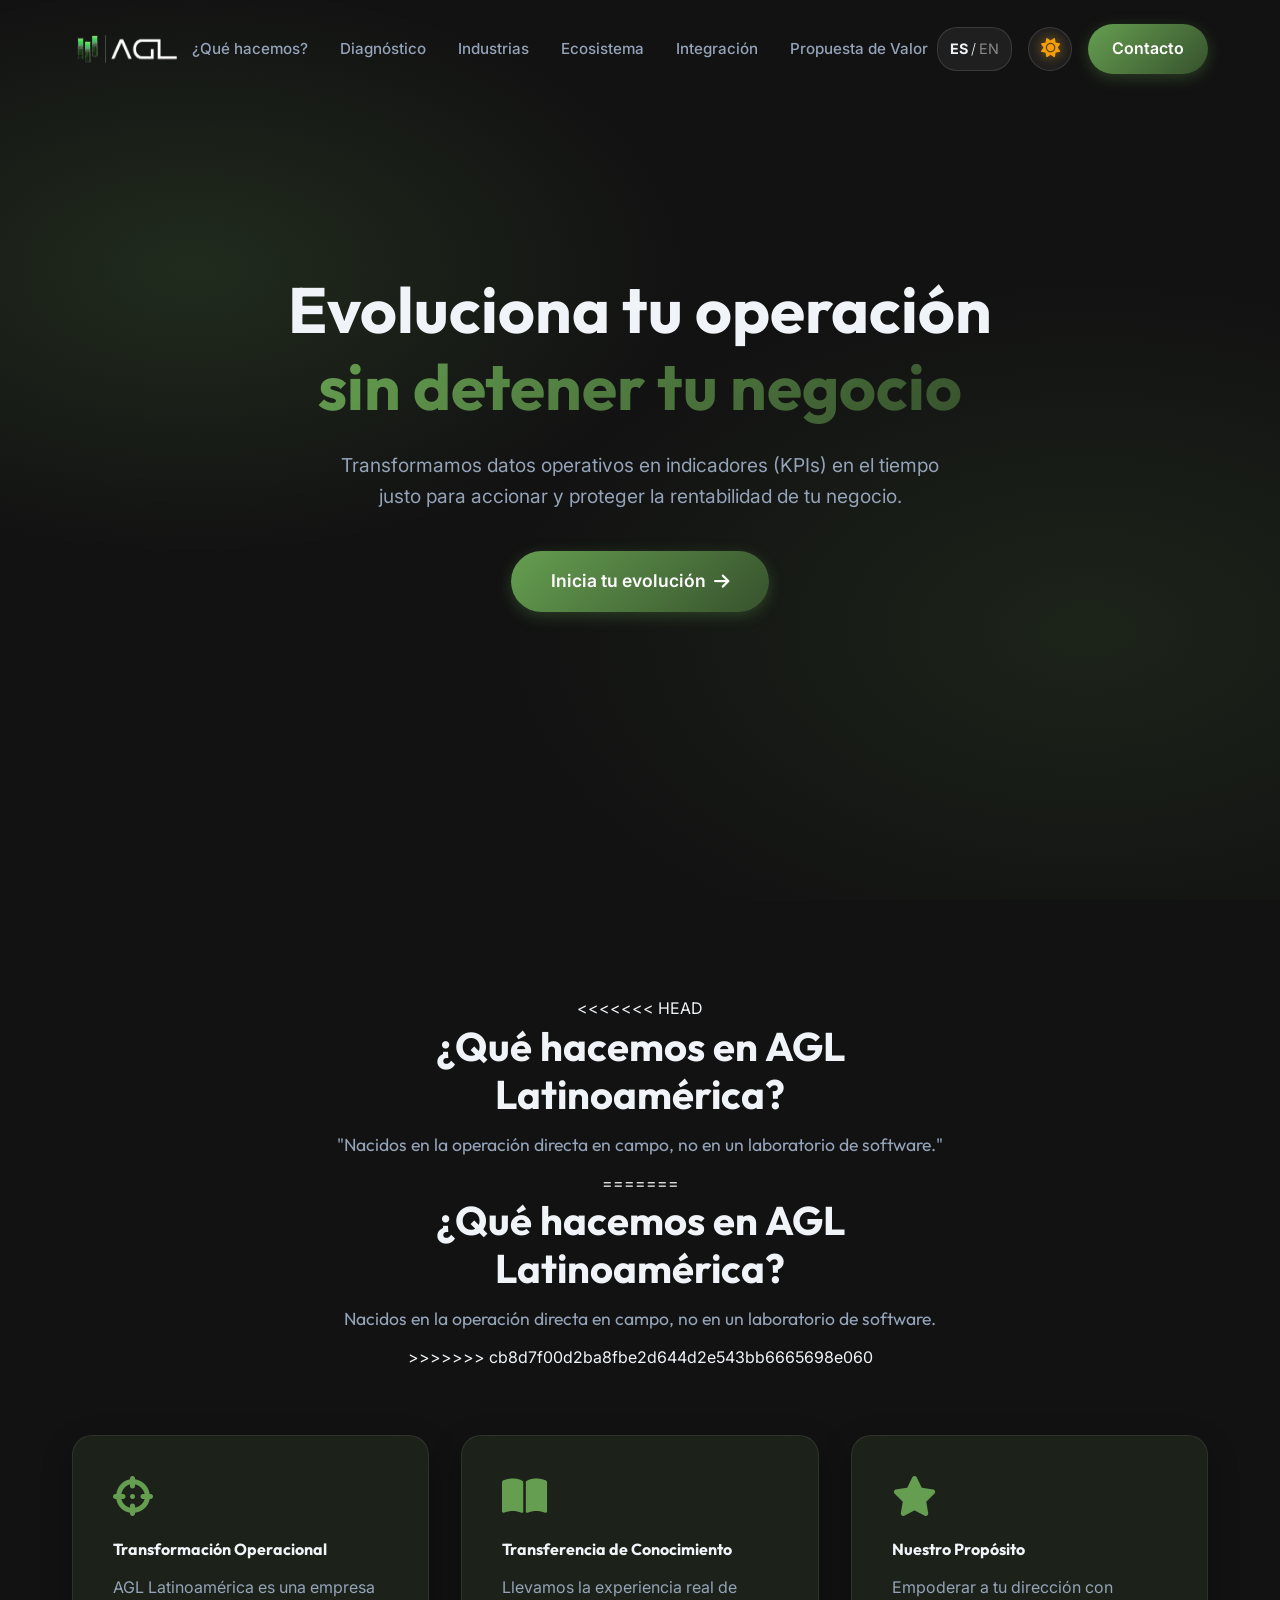
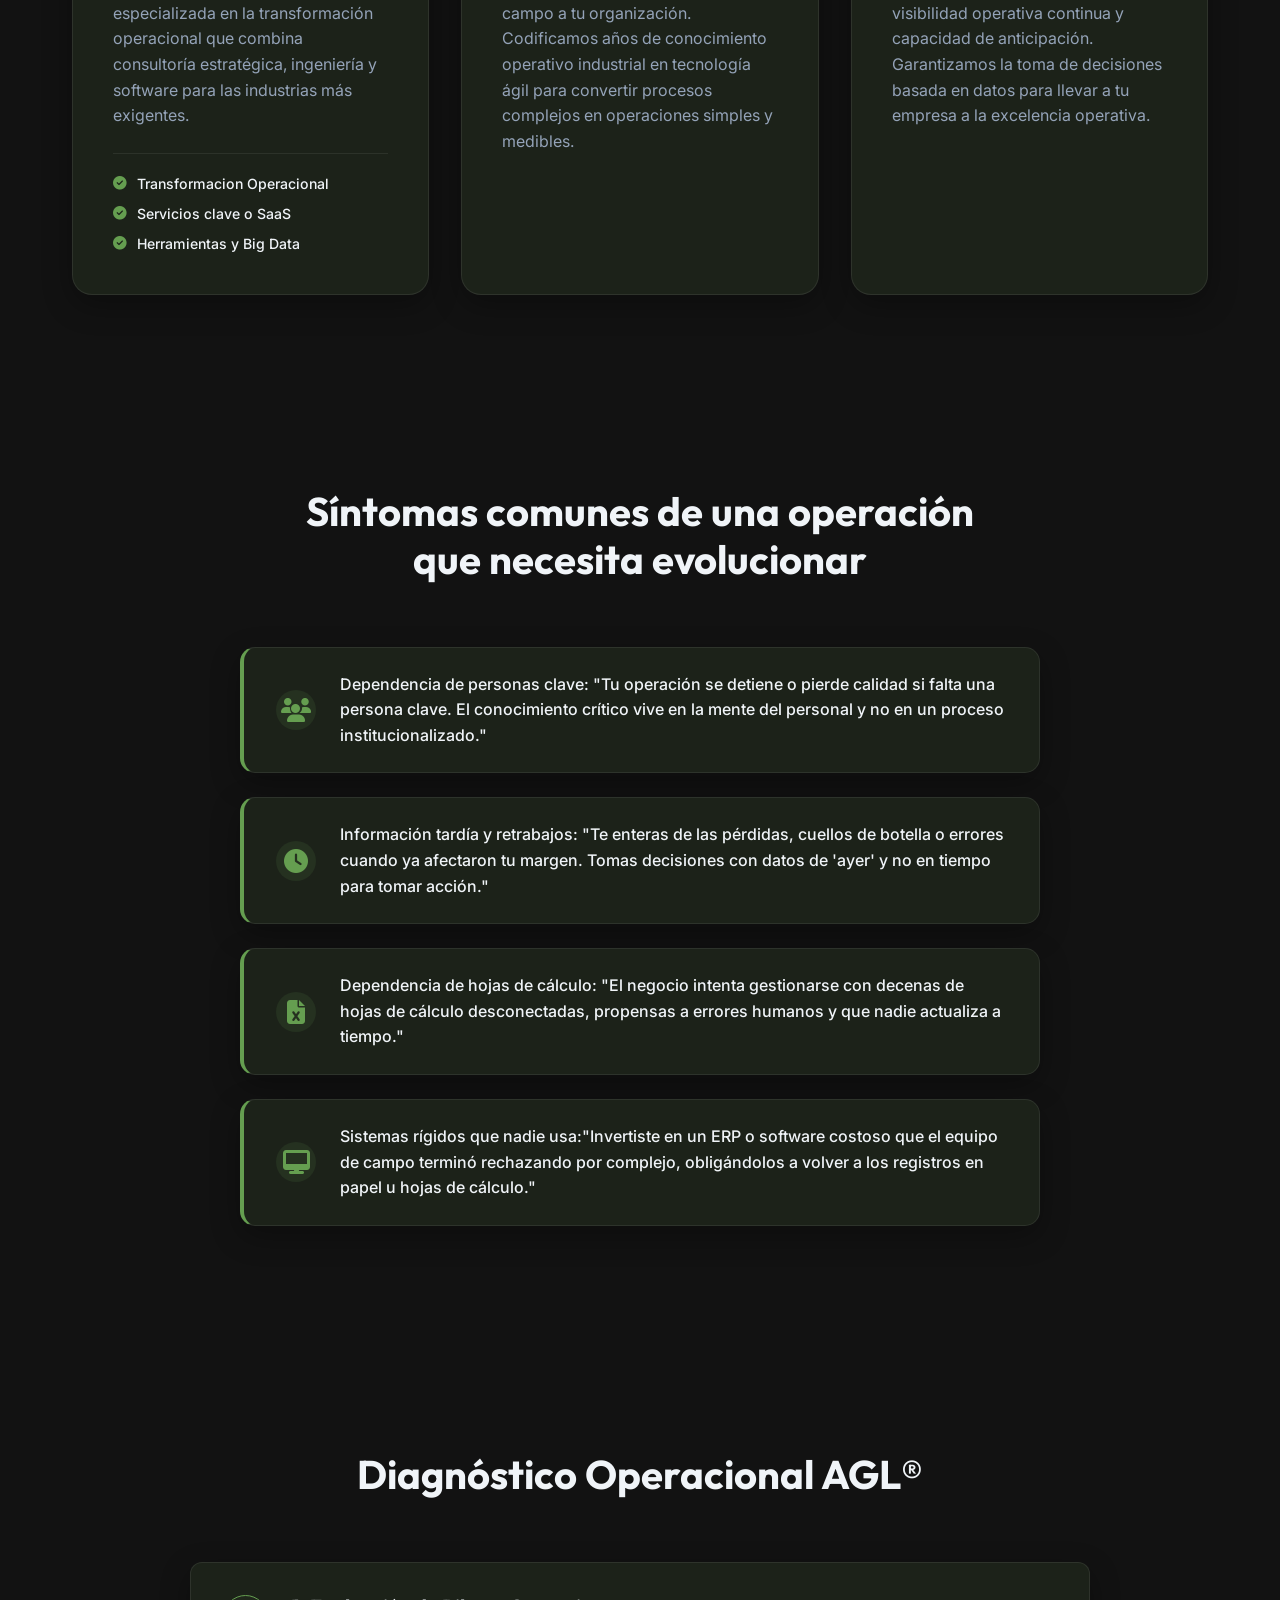
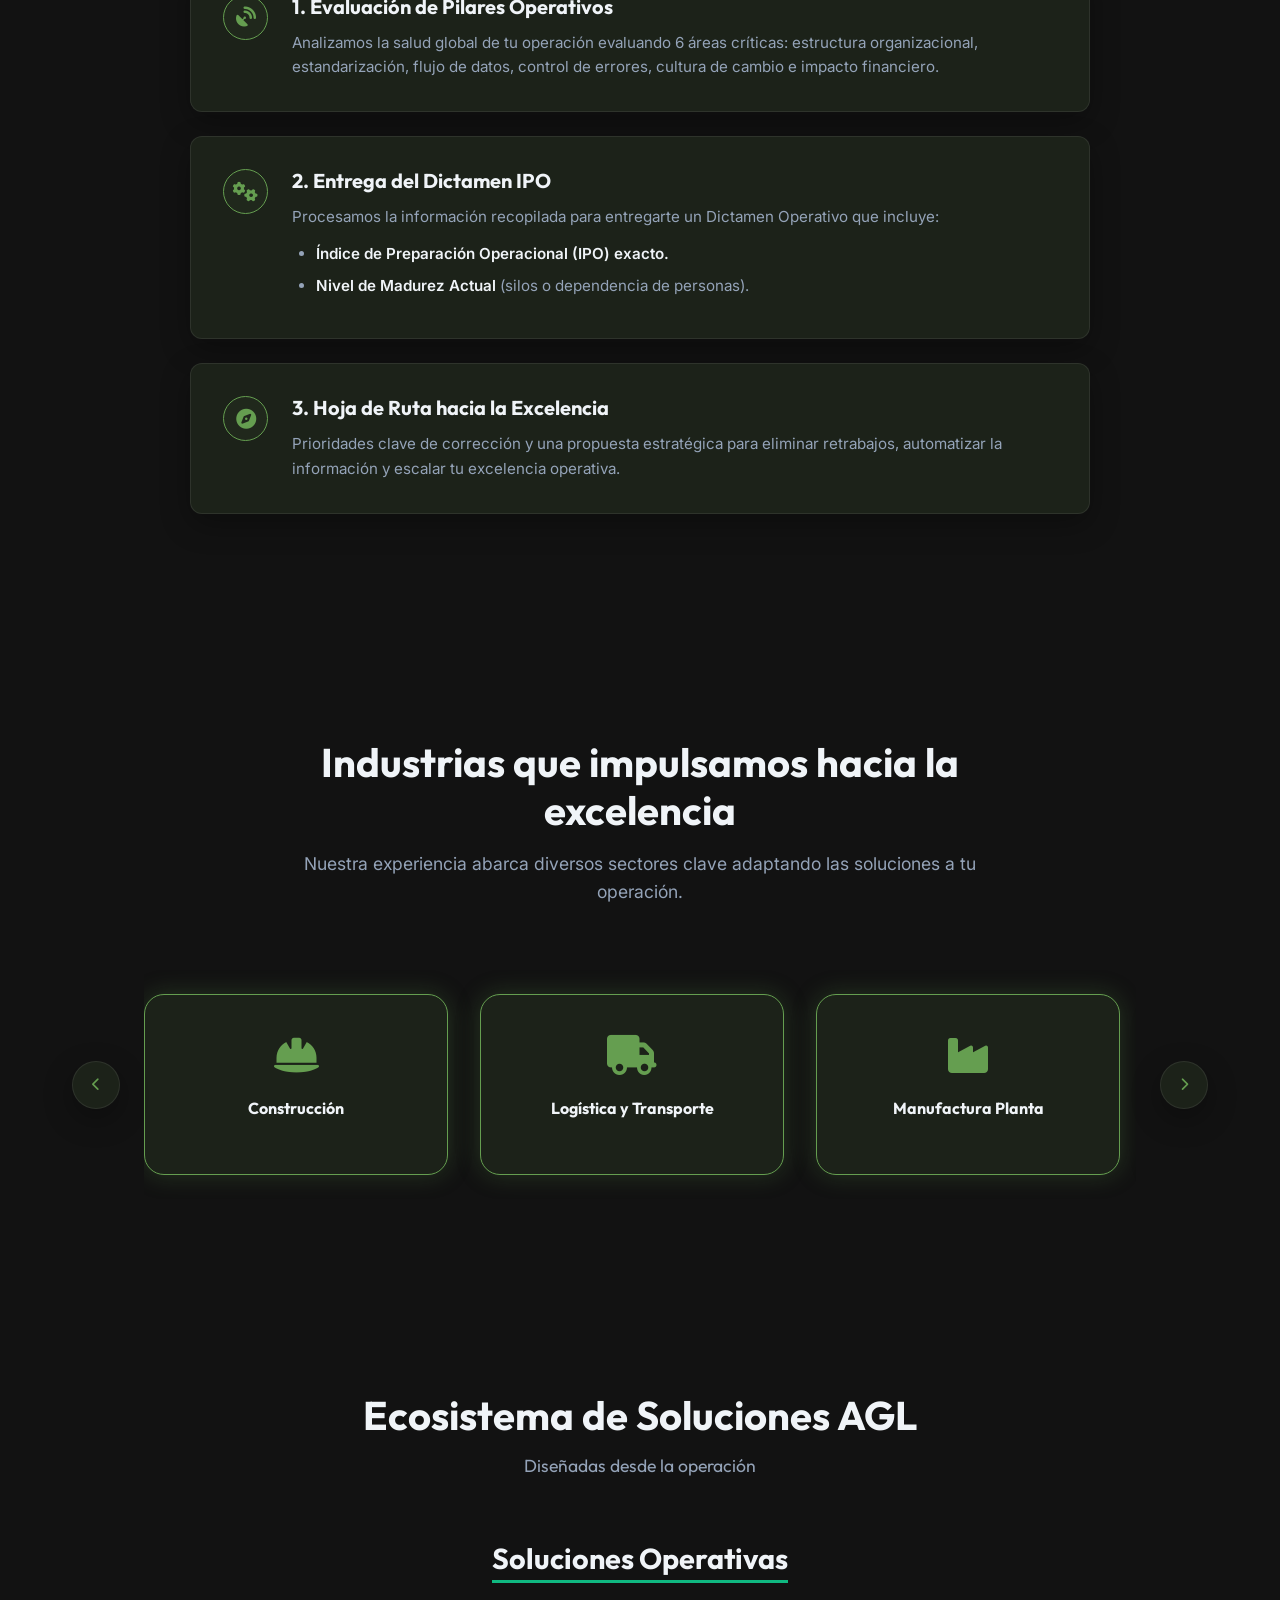
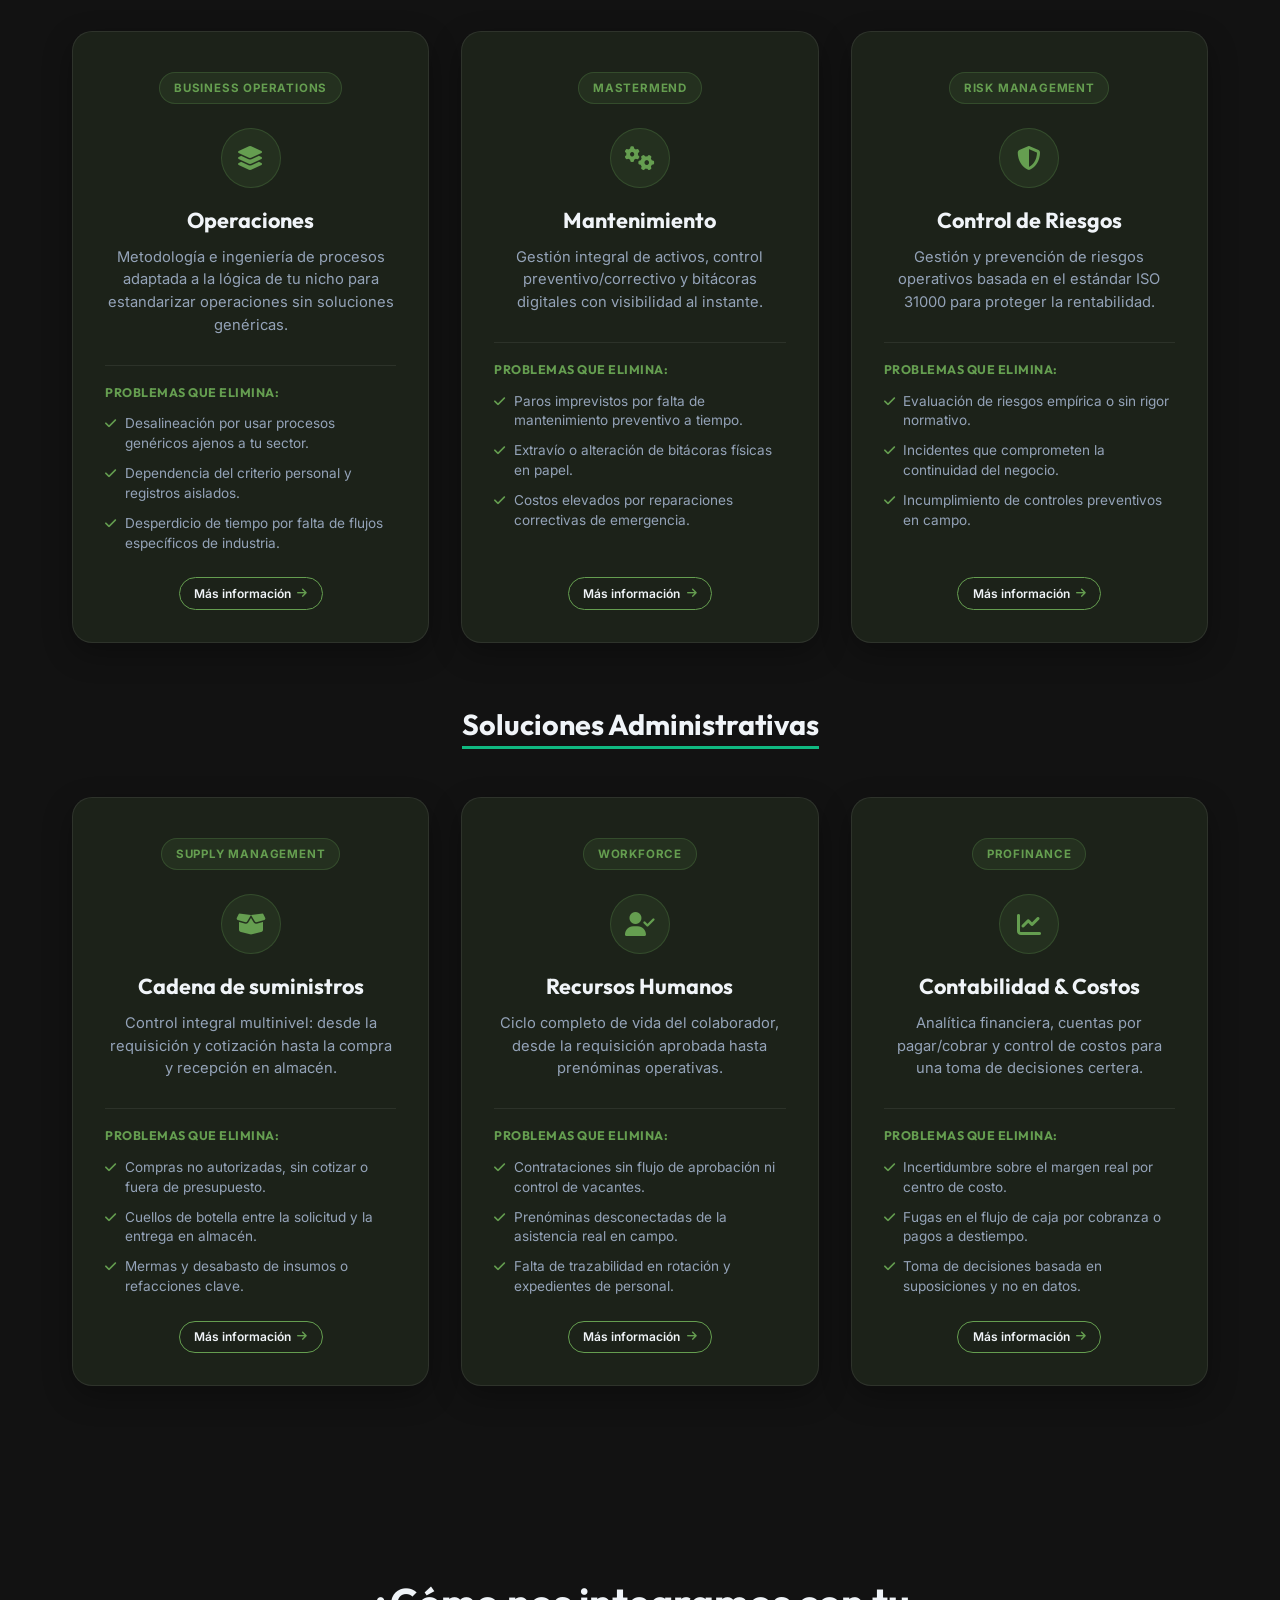
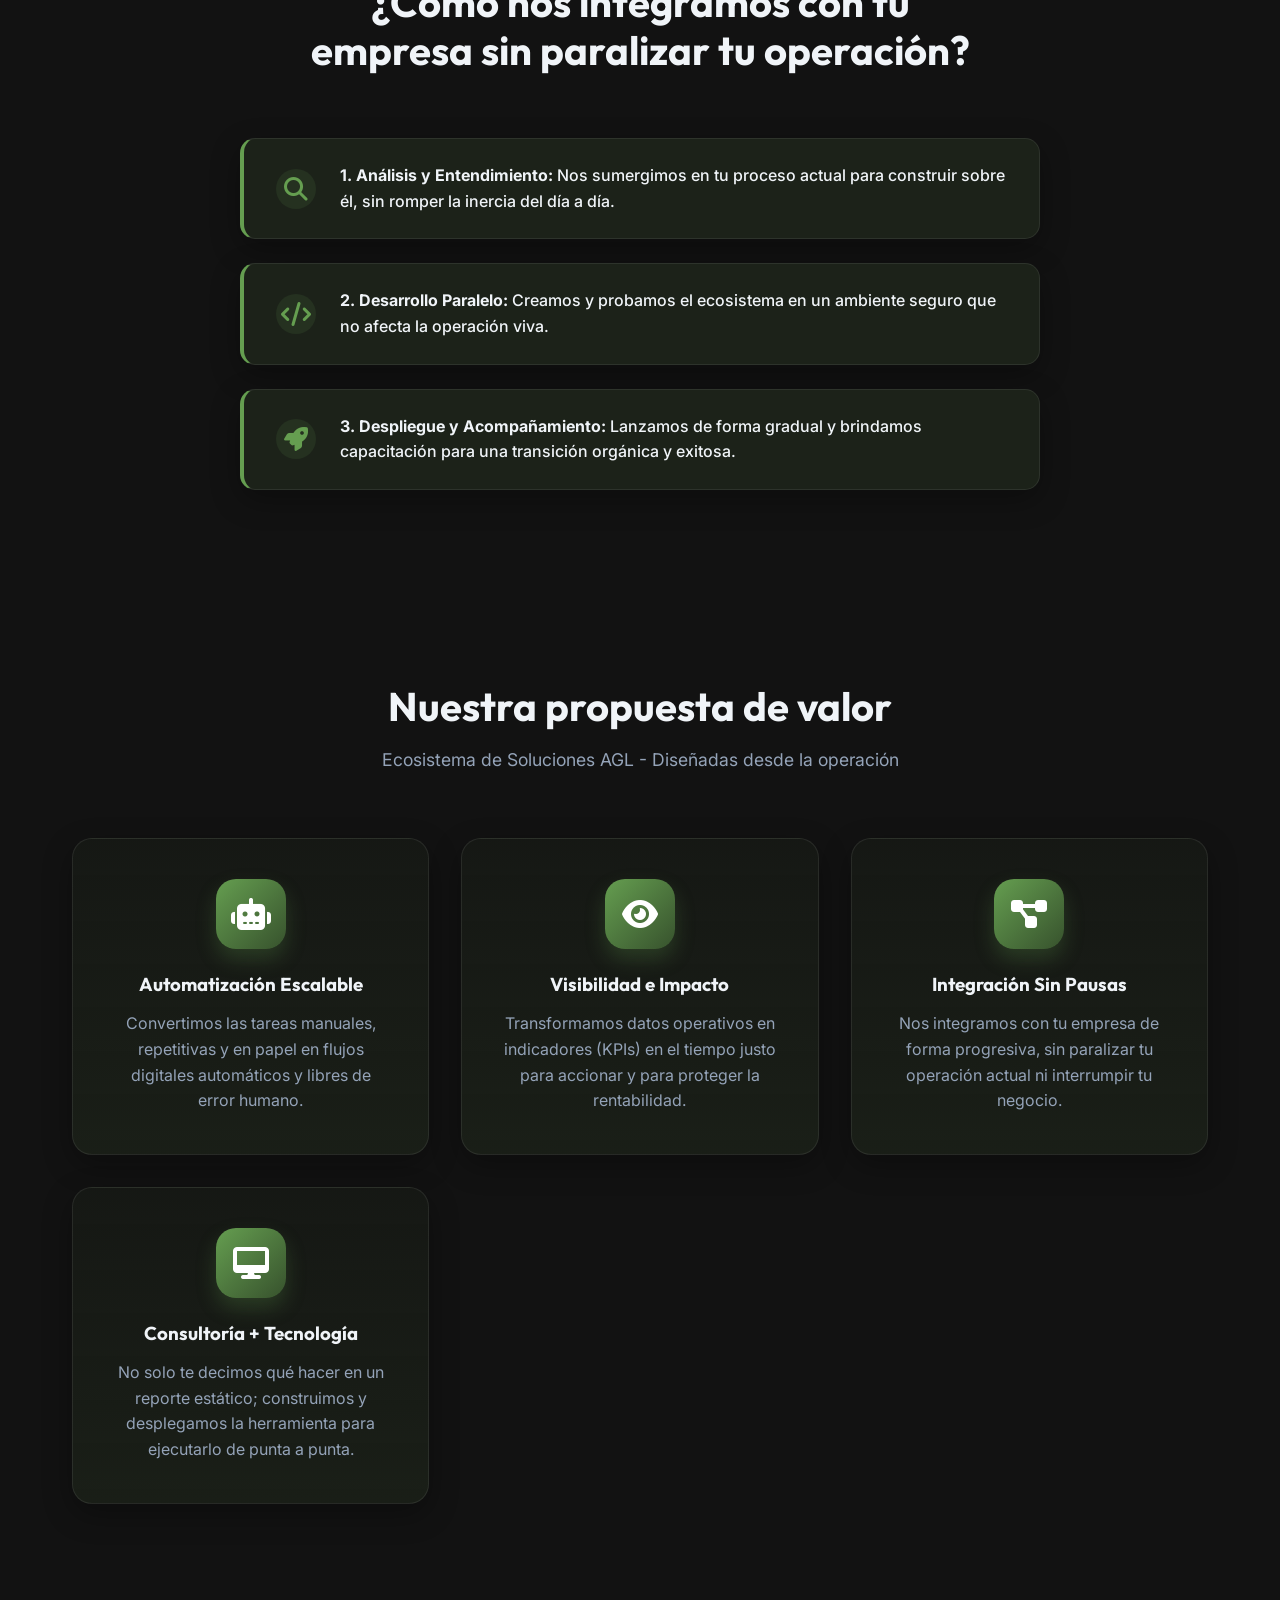
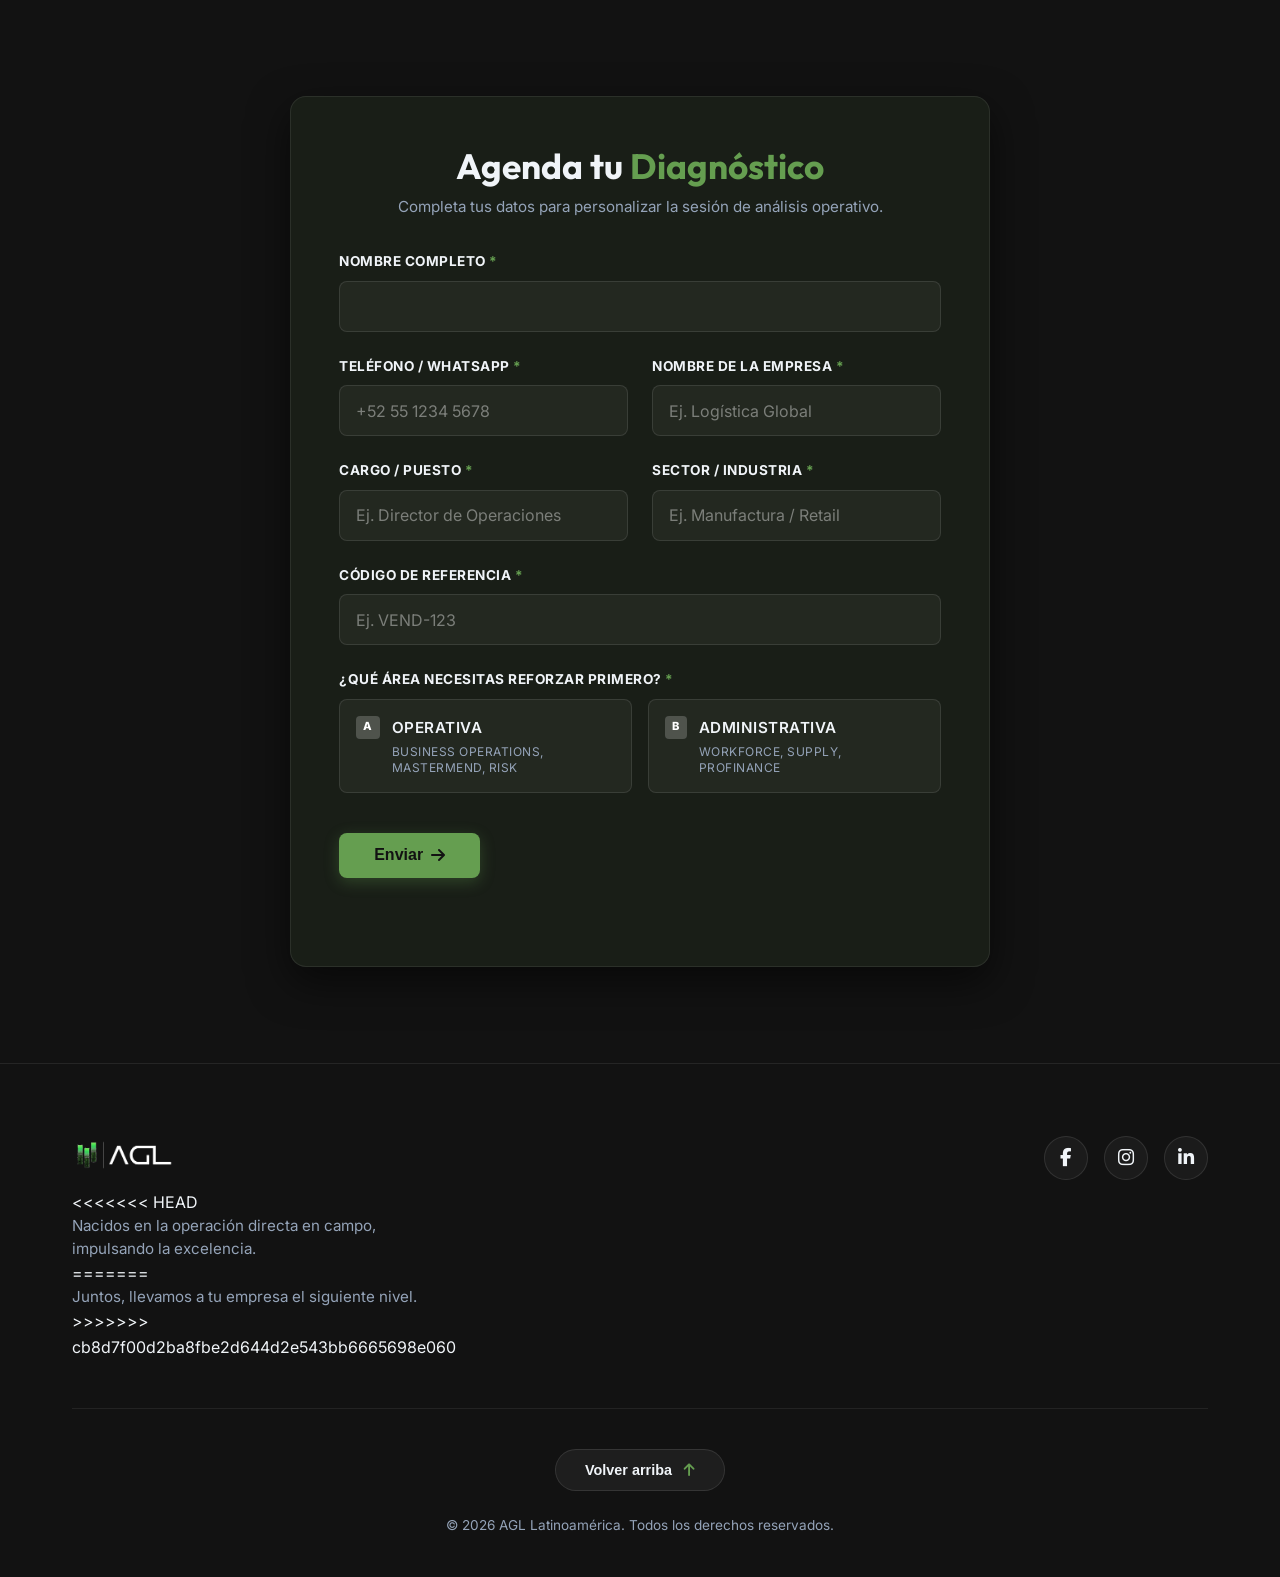
==== commit 67447bcc: "animacion2" ====
--- a/index.html
+++ b/index.html
@@ -7,6 +7,14 @@
     <title>AGL Latinoamérica | Business Intelligence</title>
     <meta name="description"
         content="Evoluciona tu operación sin detener tu negocio. Consultoría y Tecnología en Business Intelligence por AGL Latinoamérica.">
+    <script>
+        (function () {
+            const savedTheme = localStorage.getItem('agl-theme');
+            if (savedTheme === 'light') {
+                document.documentElement.setAttribute('data-theme', 'light');
+            }
+        })();
+    </script>
     <!-- Google Fonts -->
     <link rel="preconnect" href="https://fonts.googleapis.com">
     <link rel="preconnect" href="https://fonts.gstatic.com" crossorigin>
@@ -134,12 +142,17 @@
     <section id="about" class="about">
         <div class="container">
             <div class="section-header fade-in-up">
+<<<<<<< HEAD
+                <h2>¿Qué hacemos en AGL Latinoamérica?</h2>
+                <h3 class="subtitle">"Nacidos en la operación directa en campo, no en un laboratorio de software."</h3>
+=======
                 <h2 data-es="¿Qué hacemos en AGL Latinoamérica?" data-en="What do we do at AGL Latin America?">¿Qué
                     hacemos en AGL Latinoamérica?</h2>
                 <h3 class="subtitle"
                     data-es="Nacidos en la operación directa en campo, no en un laboratorio de software."
                     data-en="Born in direct field operations, not in a software lab.">Nacidos en la operación directa en
                     campo, no en un laboratorio de software.</h3>
+>>>>>>> cb8d7f00d2ba8fbe2d644d2e543bb6665698e060
             </div>
             <div class="about-grid">
                 <div class="about-card fade-in-up delay-1">
@@ -458,7 +471,7 @@
                             </li>
                         </ul>
                     </div>
-                    <a href="servicios/operativos/Risk Management/risk.html" class="card-btn"
+                    <a href="servicios/operativos/RISK MANAGEMENT/risk.html" class="card-btn"
                         data-es="Más información <i class='fas fa-arrow-right'></i>"
                         data-en="More information <i class='fas fa-arrow-right'></i>">Más información <i
                             class="fas fa-arrow-right"></i></a>
@@ -781,9 +794,13 @@
                 <div class="footer-logo">
                     <img src="Logos/logo blanco.png" alt="AGL" class="logo-img footer-logo-img theme-logo"
                         id="footer-logo">
+<<<<<<< HEAD
+                    <p>Nacidos en la operación directa en campo, impulsando la excelencia.</p>
+=======
                     <p data-es="Juntos, llevamos a tu empresa el siguiente nivel."
                         data-en="Together, we take your company to the next level.">Juntos, llevamos a tu empresa el
                         siguiente nivel.</p>
+>>>>>>> cb8d7f00d2ba8fbe2d644d2e543bb6665698e060
                 </div>
                 <div class="footer-socials">
                     <a href="https://www.facebook.com/people/AGL-Business-Intelligence/61572439661784/?locale=es_LA"
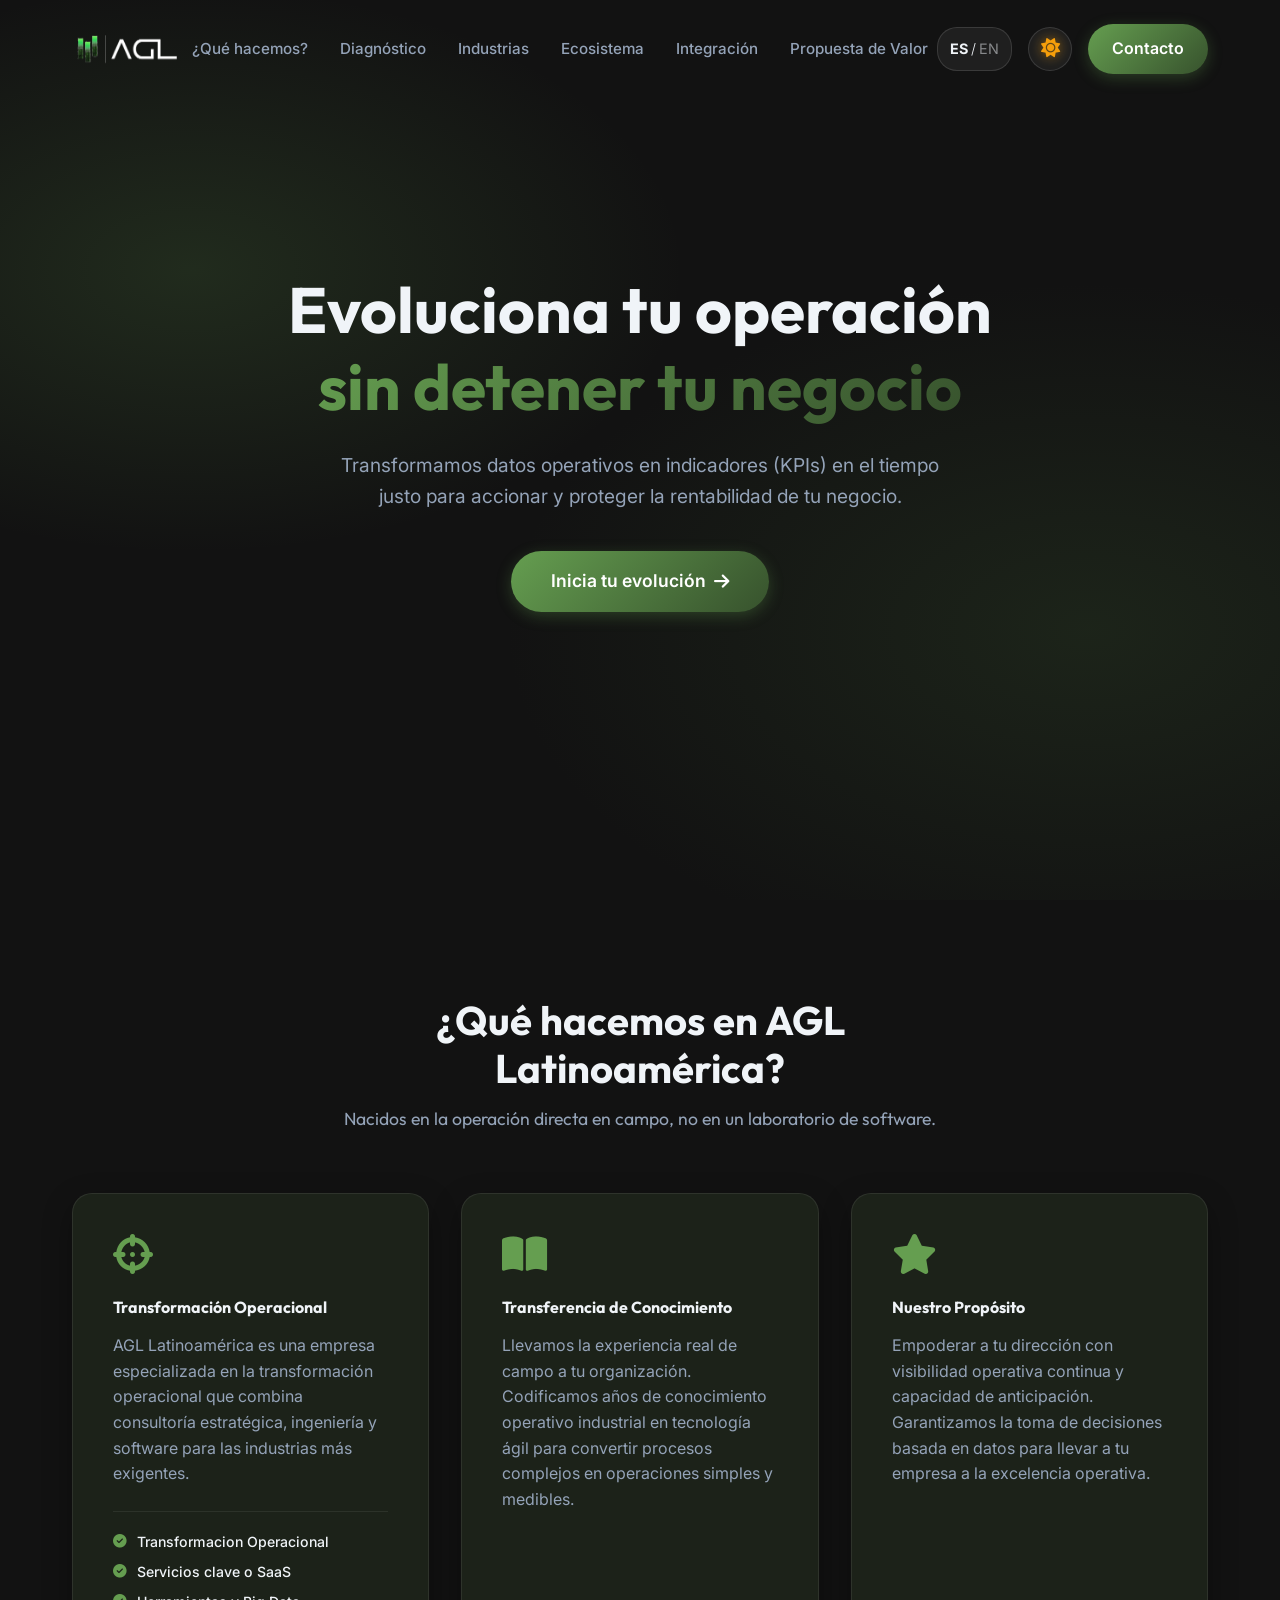
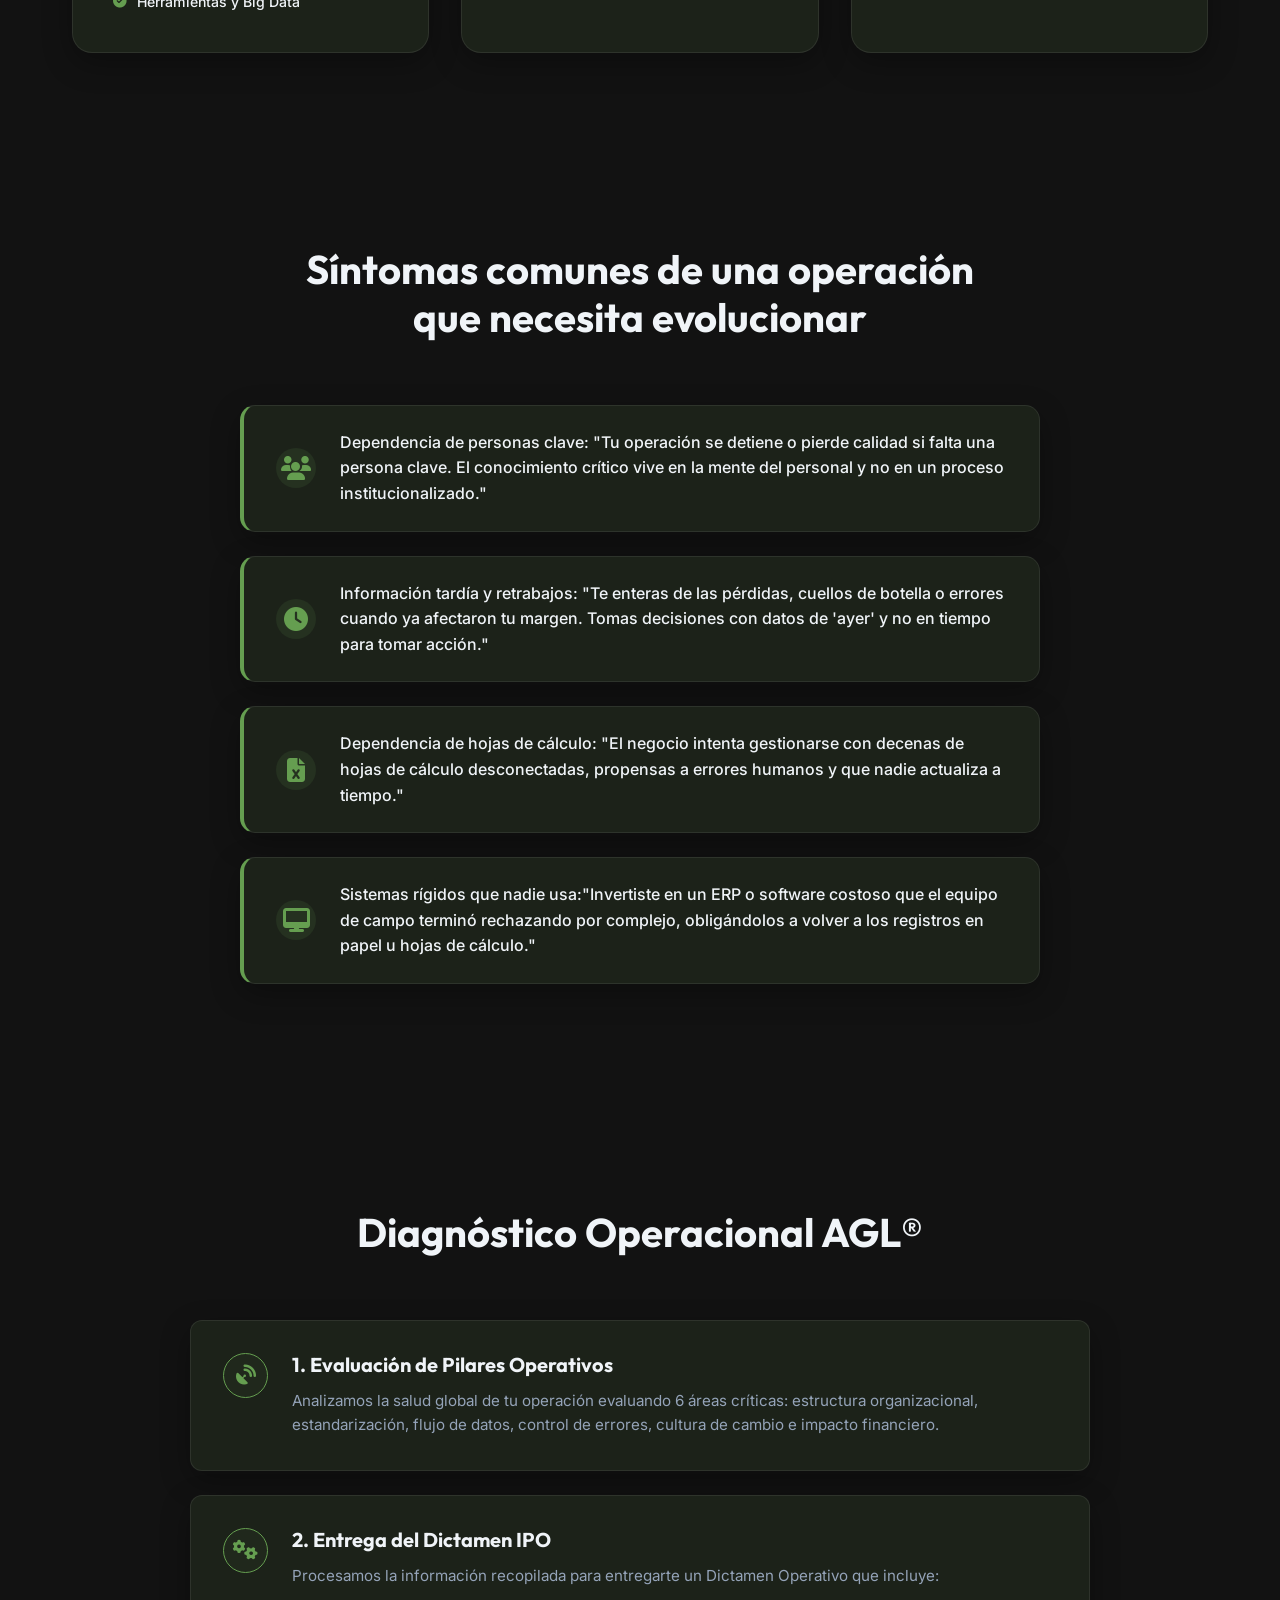
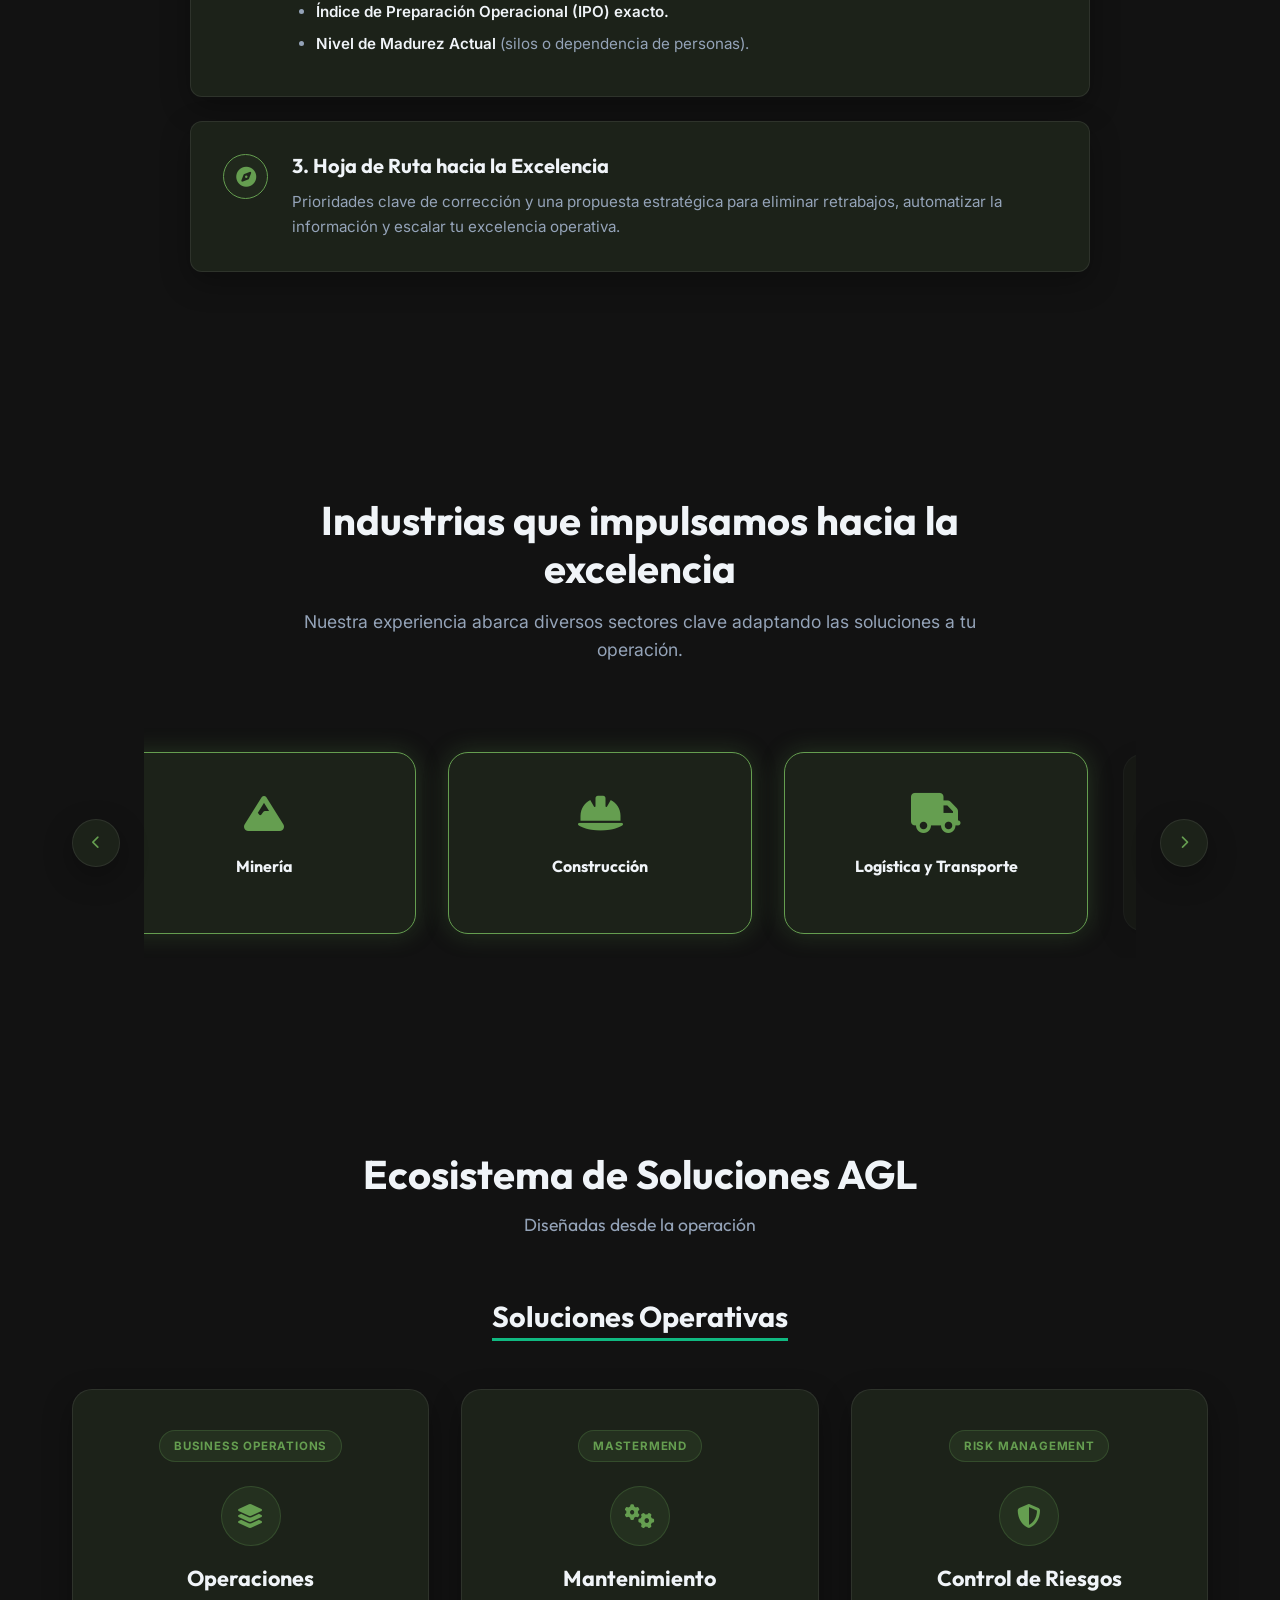
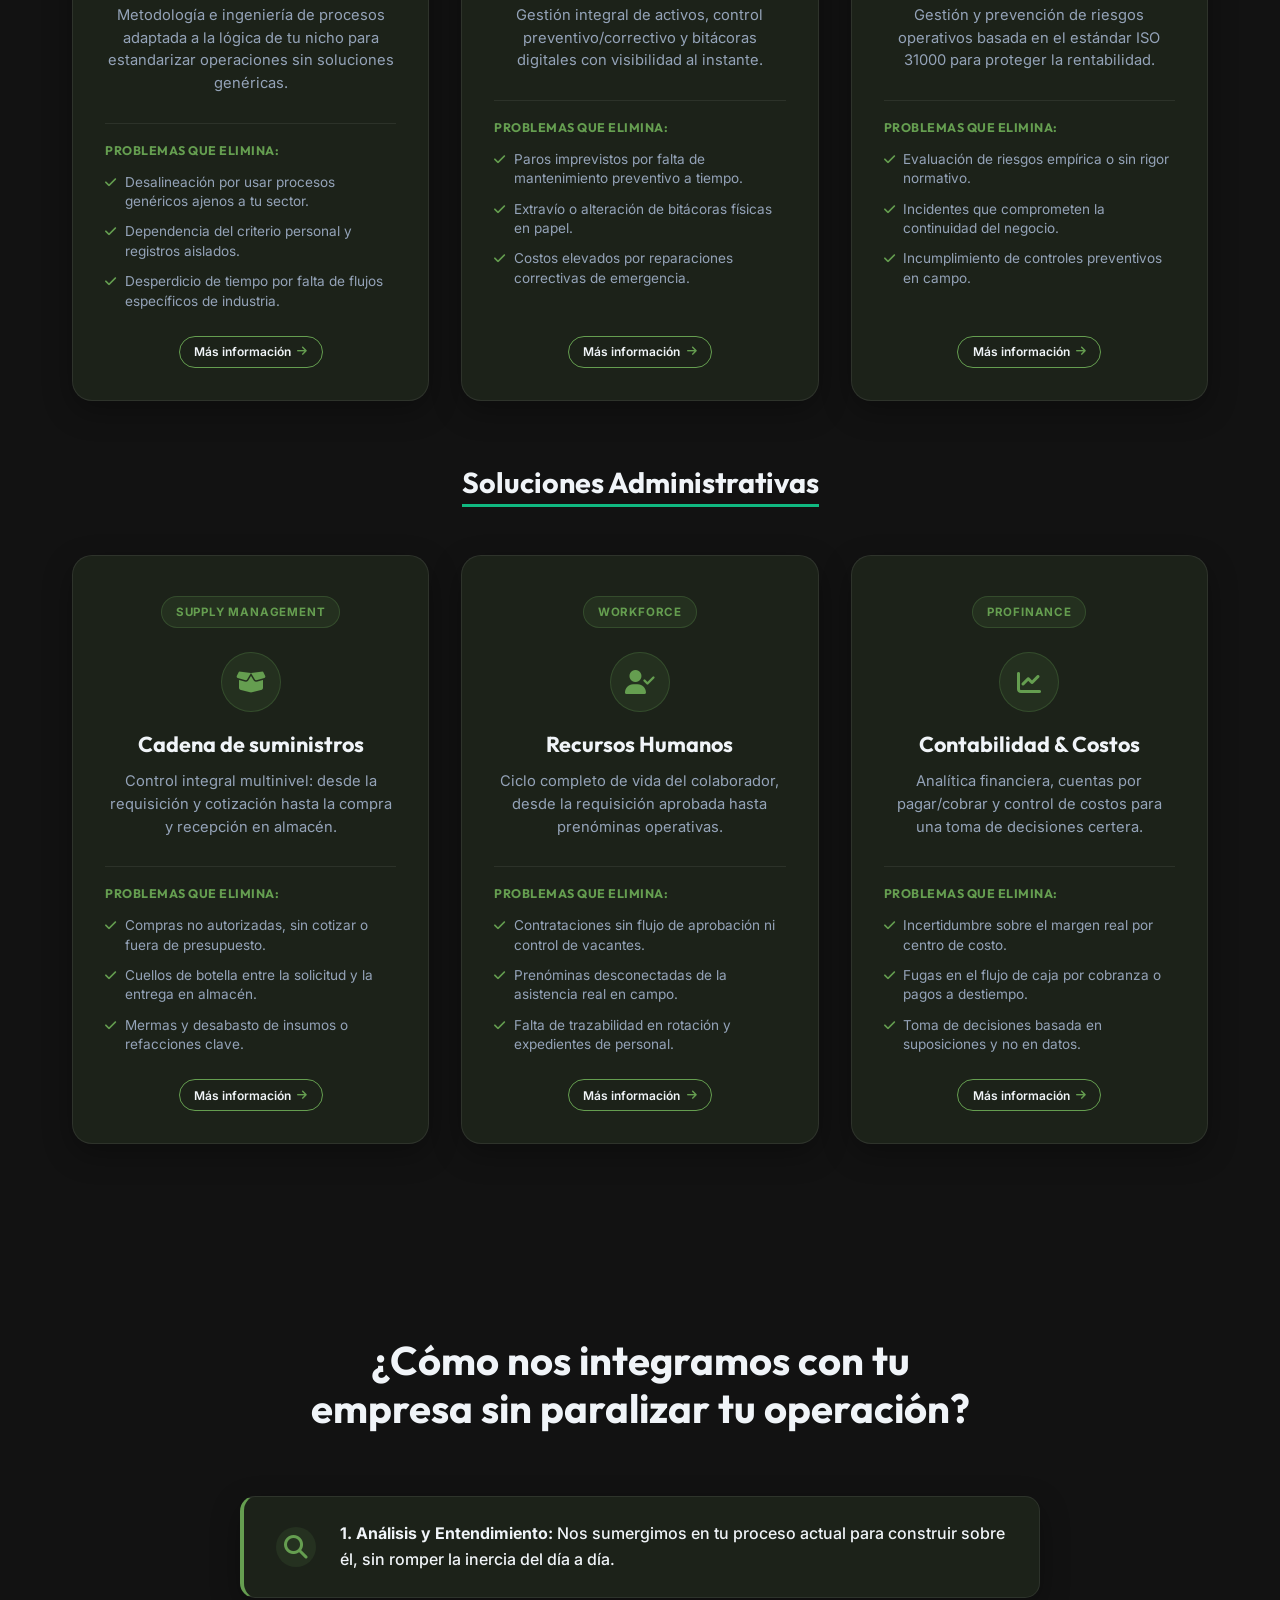
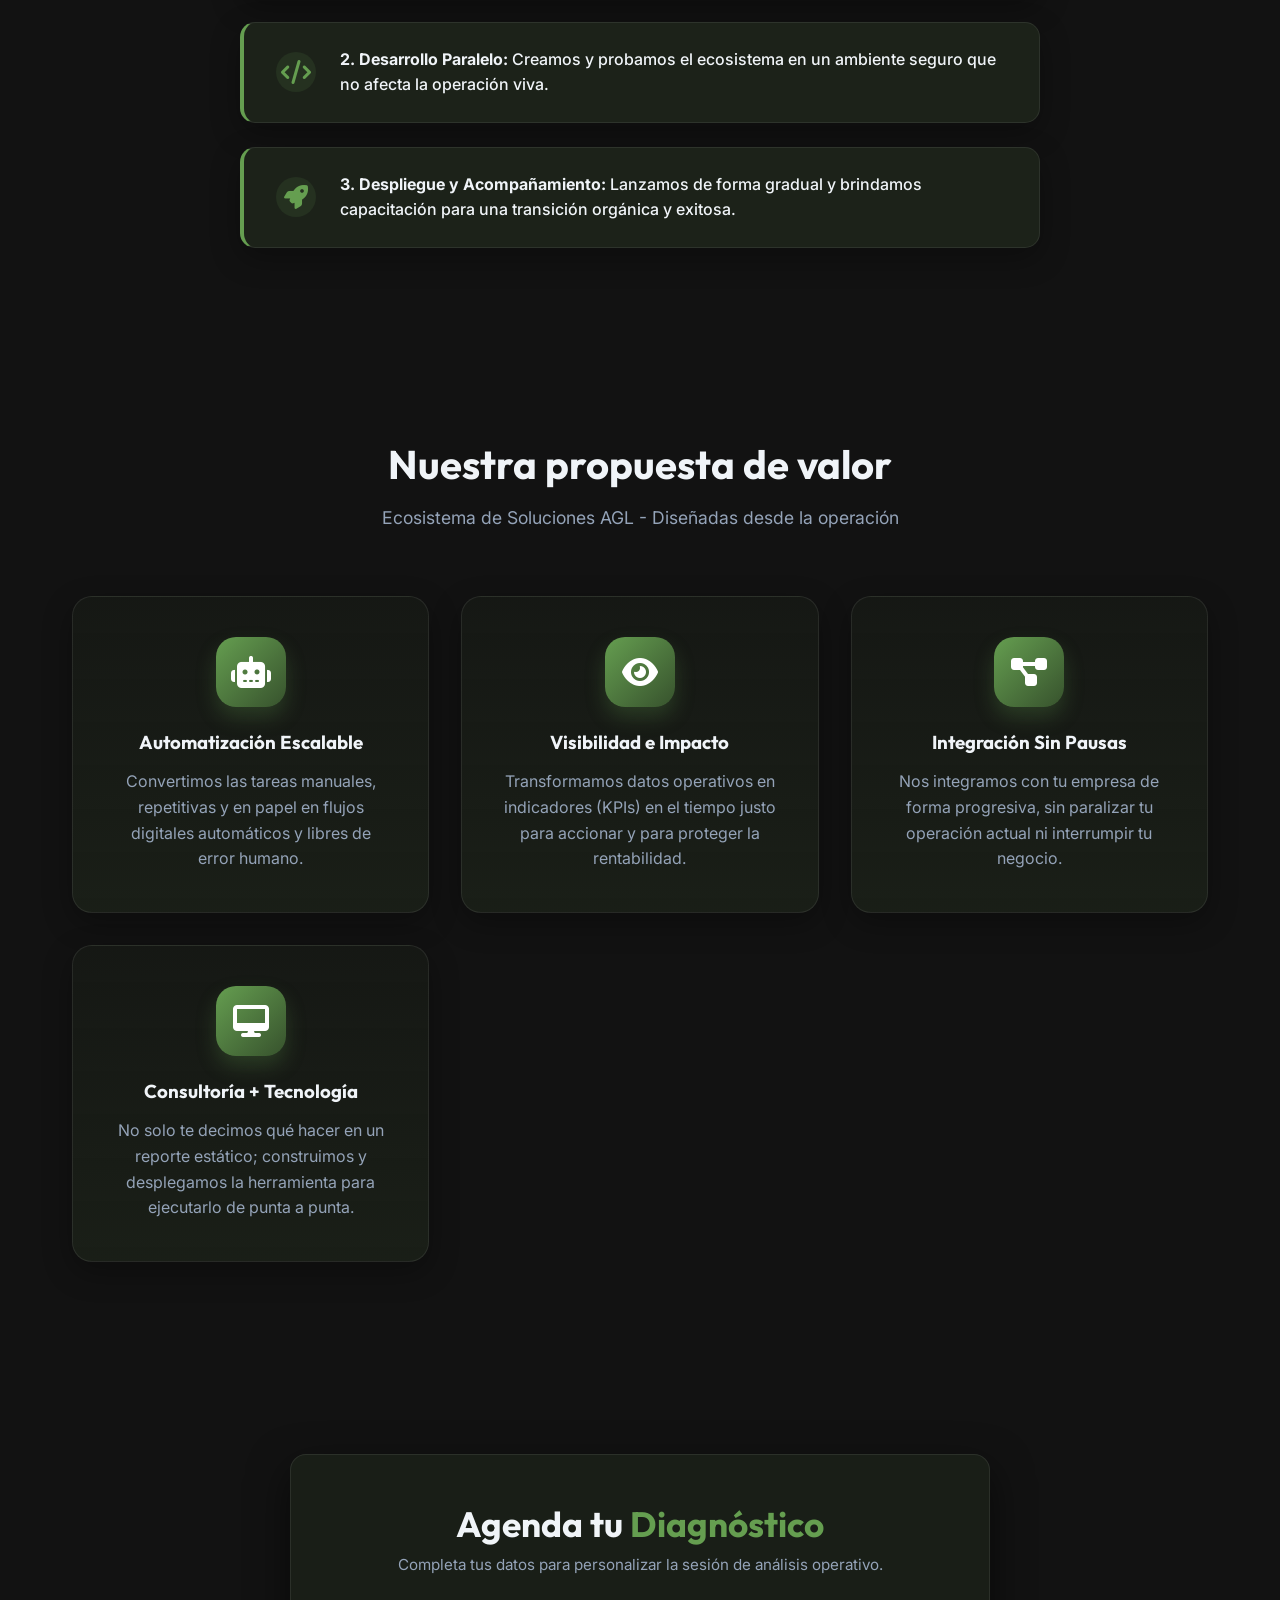
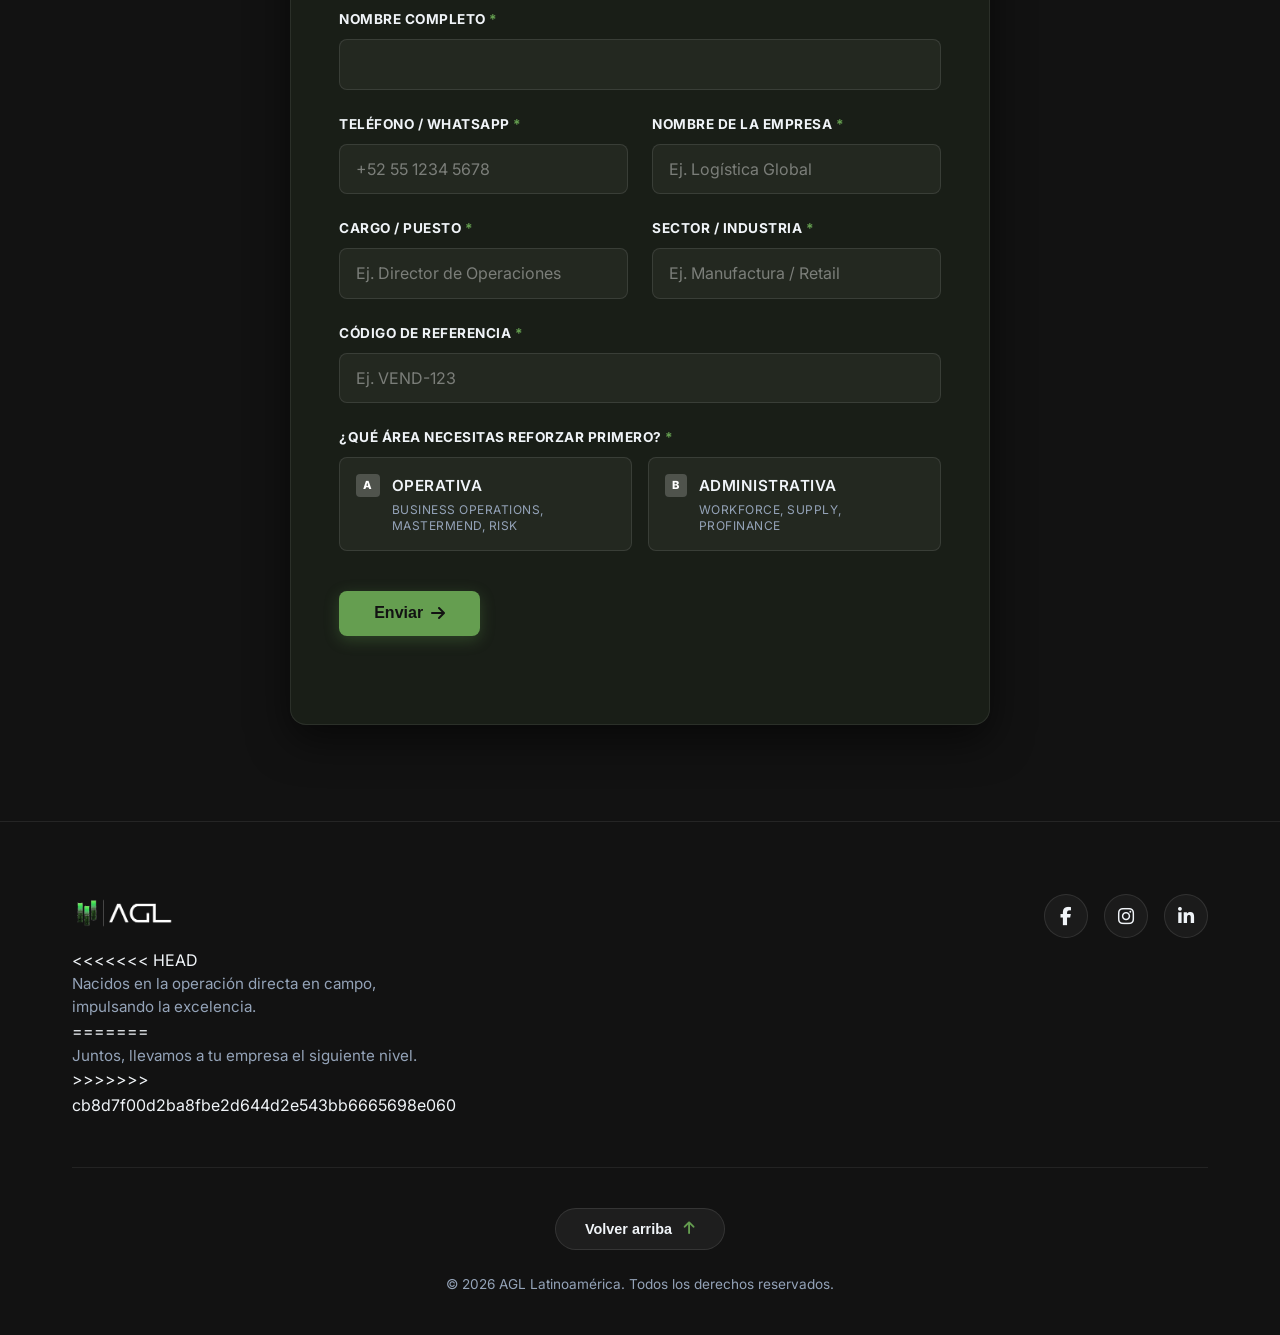
==== commit 56fafc2e: "fix" ====
--- a/index.html
+++ b/index.html
@@ -142,17 +142,12 @@
     <section id="about" class="about">
         <div class="container">
             <div class="section-header fade-in-up">
-<<<<<<< HEAD
-                <h2>¿Qué hacemos en AGL Latinoamérica?</h2>
-                <h3 class="subtitle">"Nacidos en la operación directa en campo, no en un laboratorio de software."</h3>
-=======
                 <h2 data-es="¿Qué hacemos en AGL Latinoamérica?" data-en="What do we do at AGL Latin America?">¿Qué
                     hacemos en AGL Latinoamérica?</h2>
                 <h3 class="subtitle"
                     data-es="Nacidos en la operación directa en campo, no en un laboratorio de software."
                     data-en="Born in direct field operations, not in a software lab.">Nacidos en la operación directa en
                     campo, no en un laboratorio de software.</h3>
->>>>>>> cb8d7f00d2ba8fbe2d644d2e543bb6665698e060
             </div>
             <div class="about-grid">
                 <div class="about-card fade-in-up delay-1">
@@ -471,7 +466,7 @@
                             </li>
                         </ul>
                     </div>
-                    <a href="servicios/operativos/RISK MANAGEMENT/risk.html" class="card-btn"
+                    <a href="servicios/operativos/Risk Management/risk.html" class="card-btn"
                         data-es="Más información <i class='fas fa-arrow-right'></i>"
                         data-en="More information <i class='fas fa-arrow-right'></i>">Más información <i
                             class="fas fa-arrow-right"></i></a>
@@ -794,13 +789,12 @@
                 <div class="footer-logo">
                     <img src="Logos/logo blanco.png" alt="AGL" class="logo-img footer-logo-img theme-logo"
                         id="footer-logo">
-<<<<<<< HEAD
-                    <p>Nacidos en la operación directa en campo, impulsando la excelencia.</p>
-=======
-                    <p data-es="Juntos, llevamos a tu empresa el siguiente nivel."
-                        data-en="Together, we take your company to the next level.">Juntos, llevamos a tu empresa el
-                        siguiente nivel.</p>
->>>>>>> cb8d7f00d2ba8fbe2d644d2e543bb6665698e060
+                    <<<<<<< HEAD <p>Nacidos en la operación directa en campo, impulsando la excelencia.</p>
+                        =======
+                        <p data-es="Juntos, llevamos a tu empresa el siguiente nivel."
+                            data-en="Together, we take your company to the next level.">Juntos, llevamos a tu empresa el
+                            siguiente nivel.</p>
+                        >>>>>>> cb8d7f00d2ba8fbe2d644d2e543bb6665698e060
                 </div>
                 <div class="footer-socials">
                     <a href="https://www.facebook.com/people/AGL-Business-Intelligence/61572439661784/?locale=es_LA"
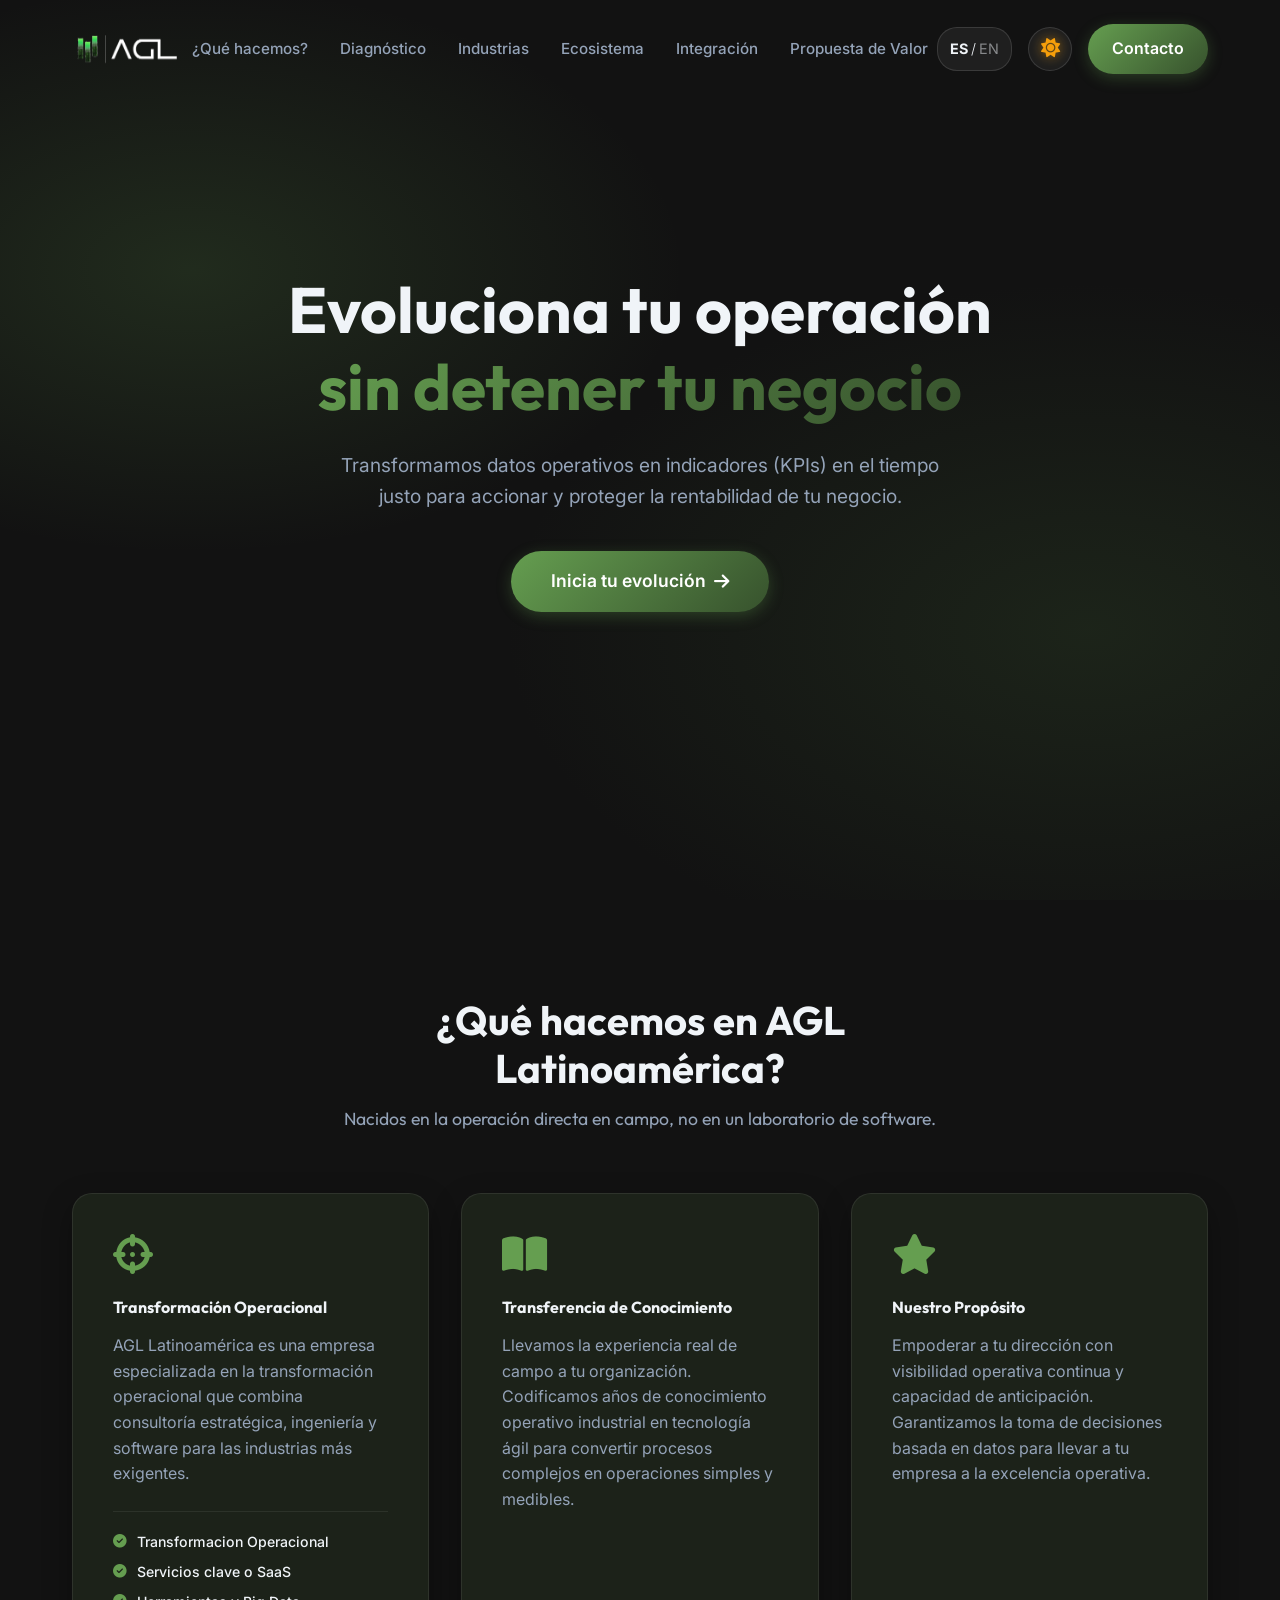
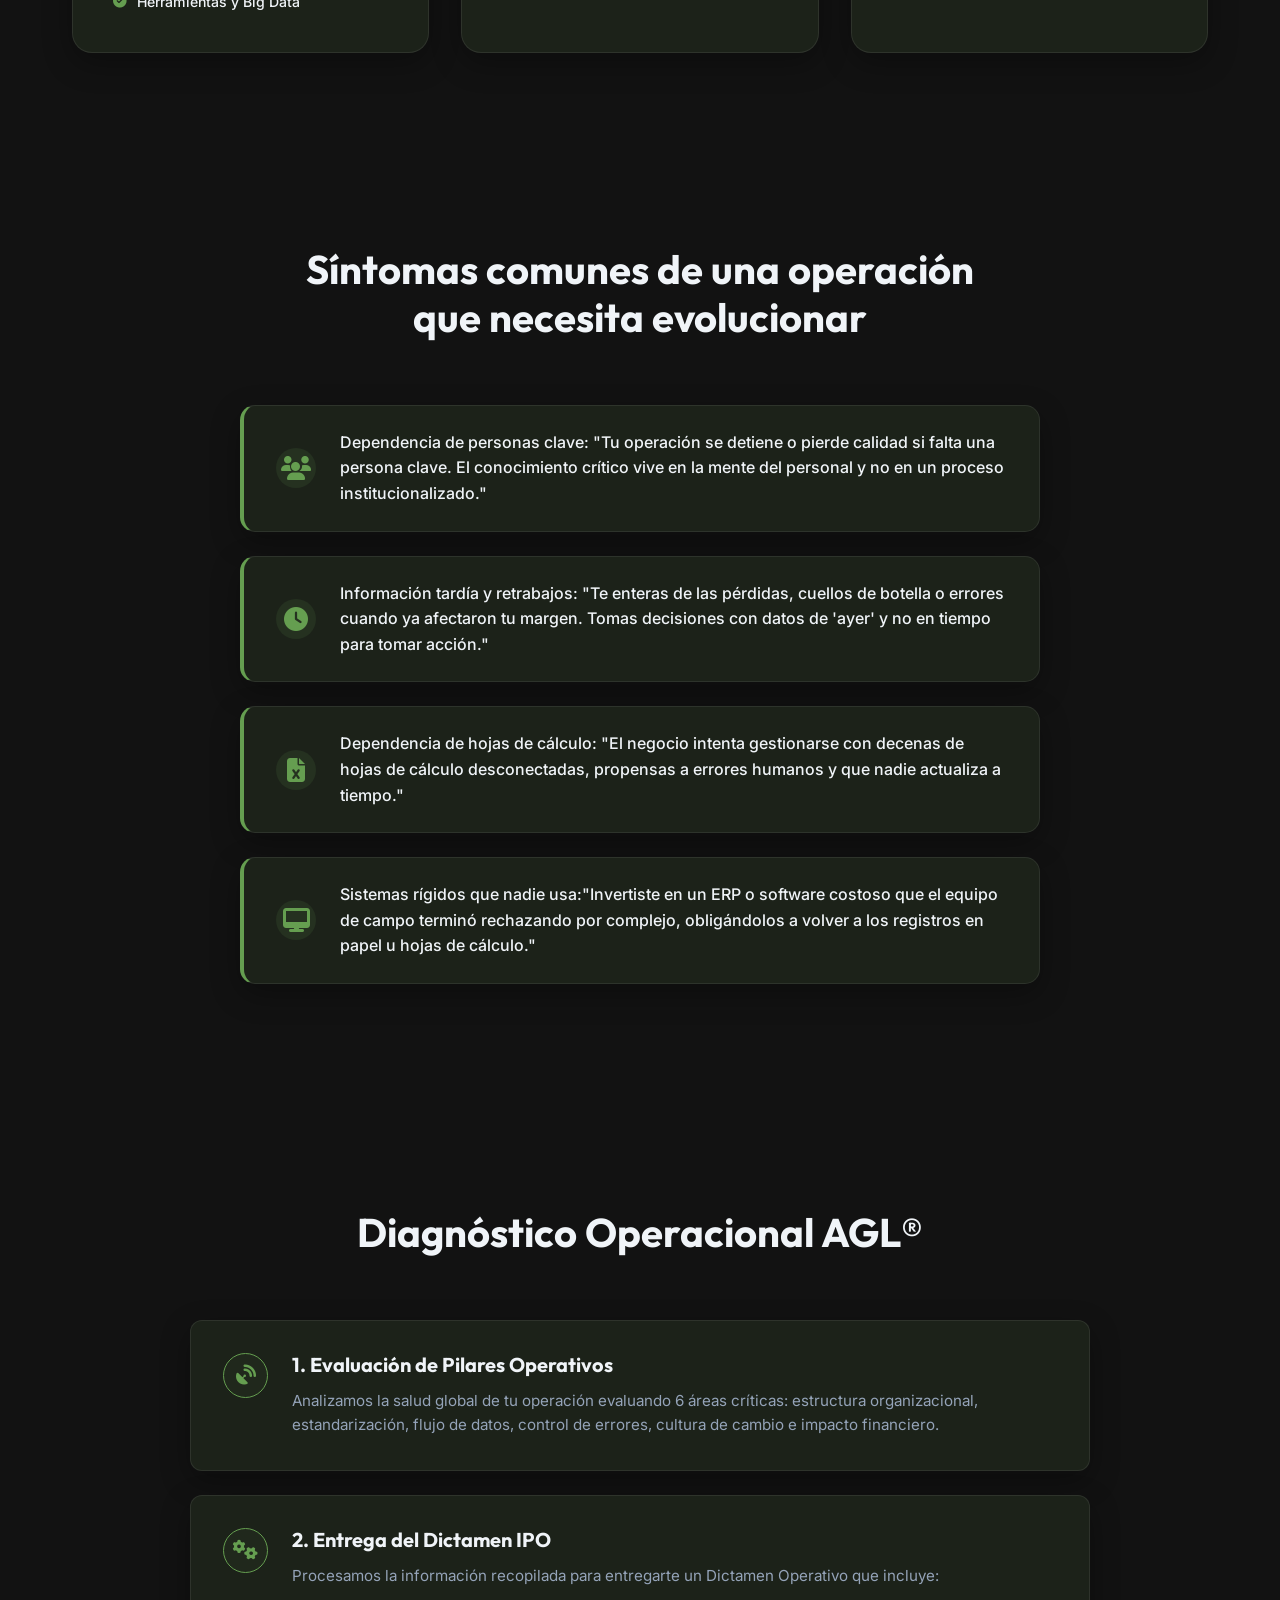
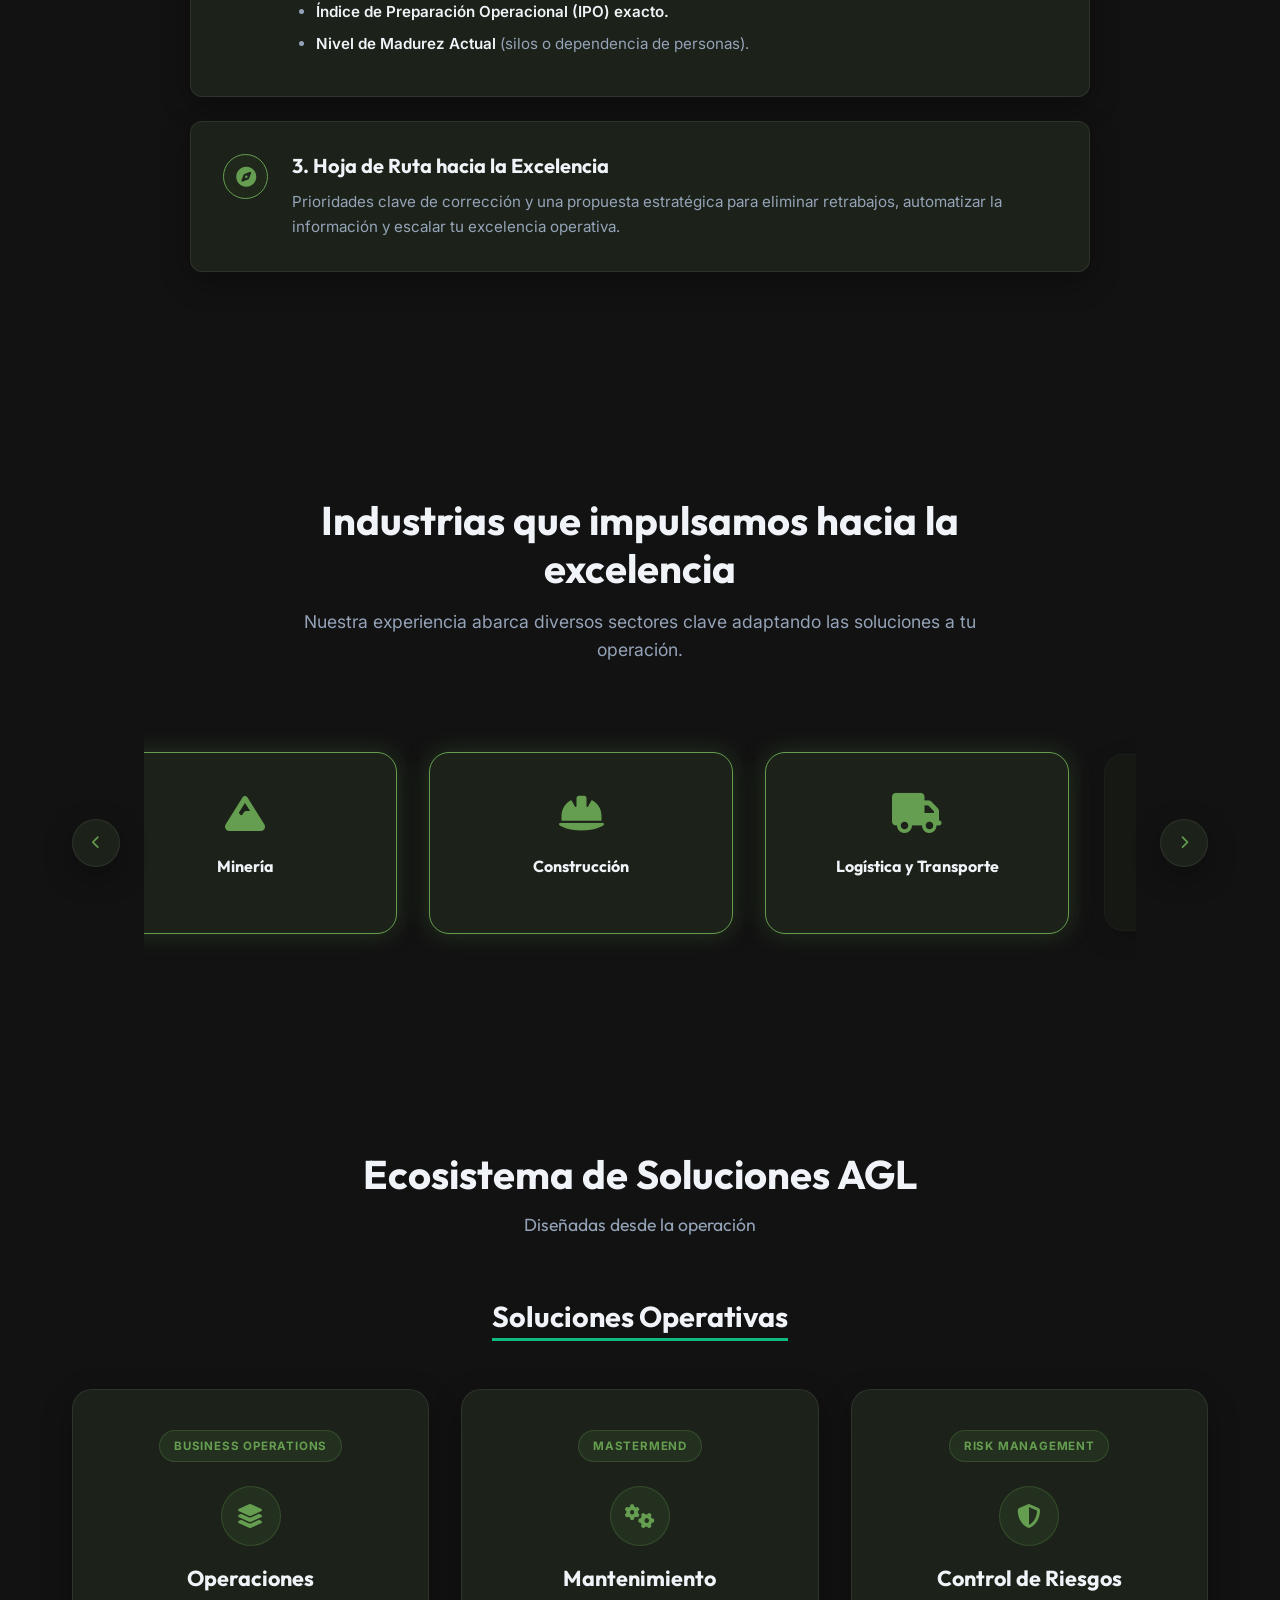
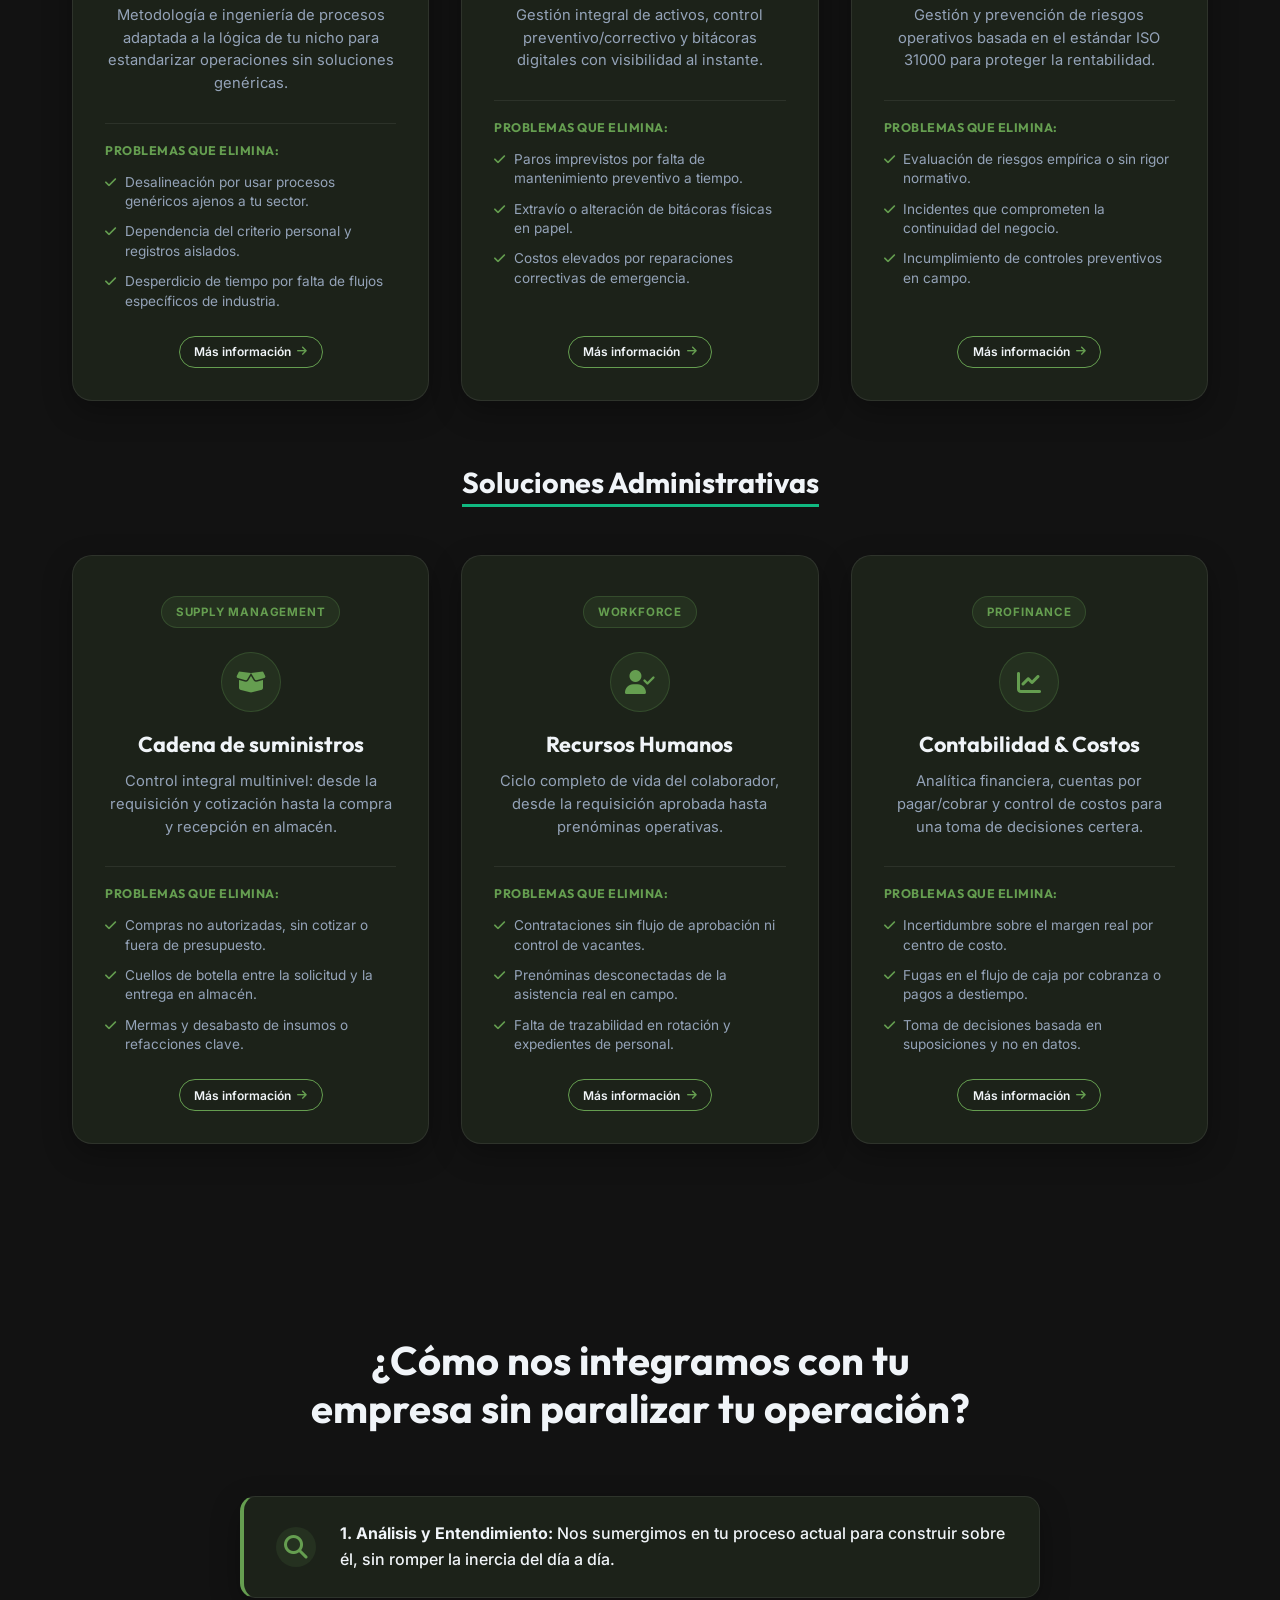
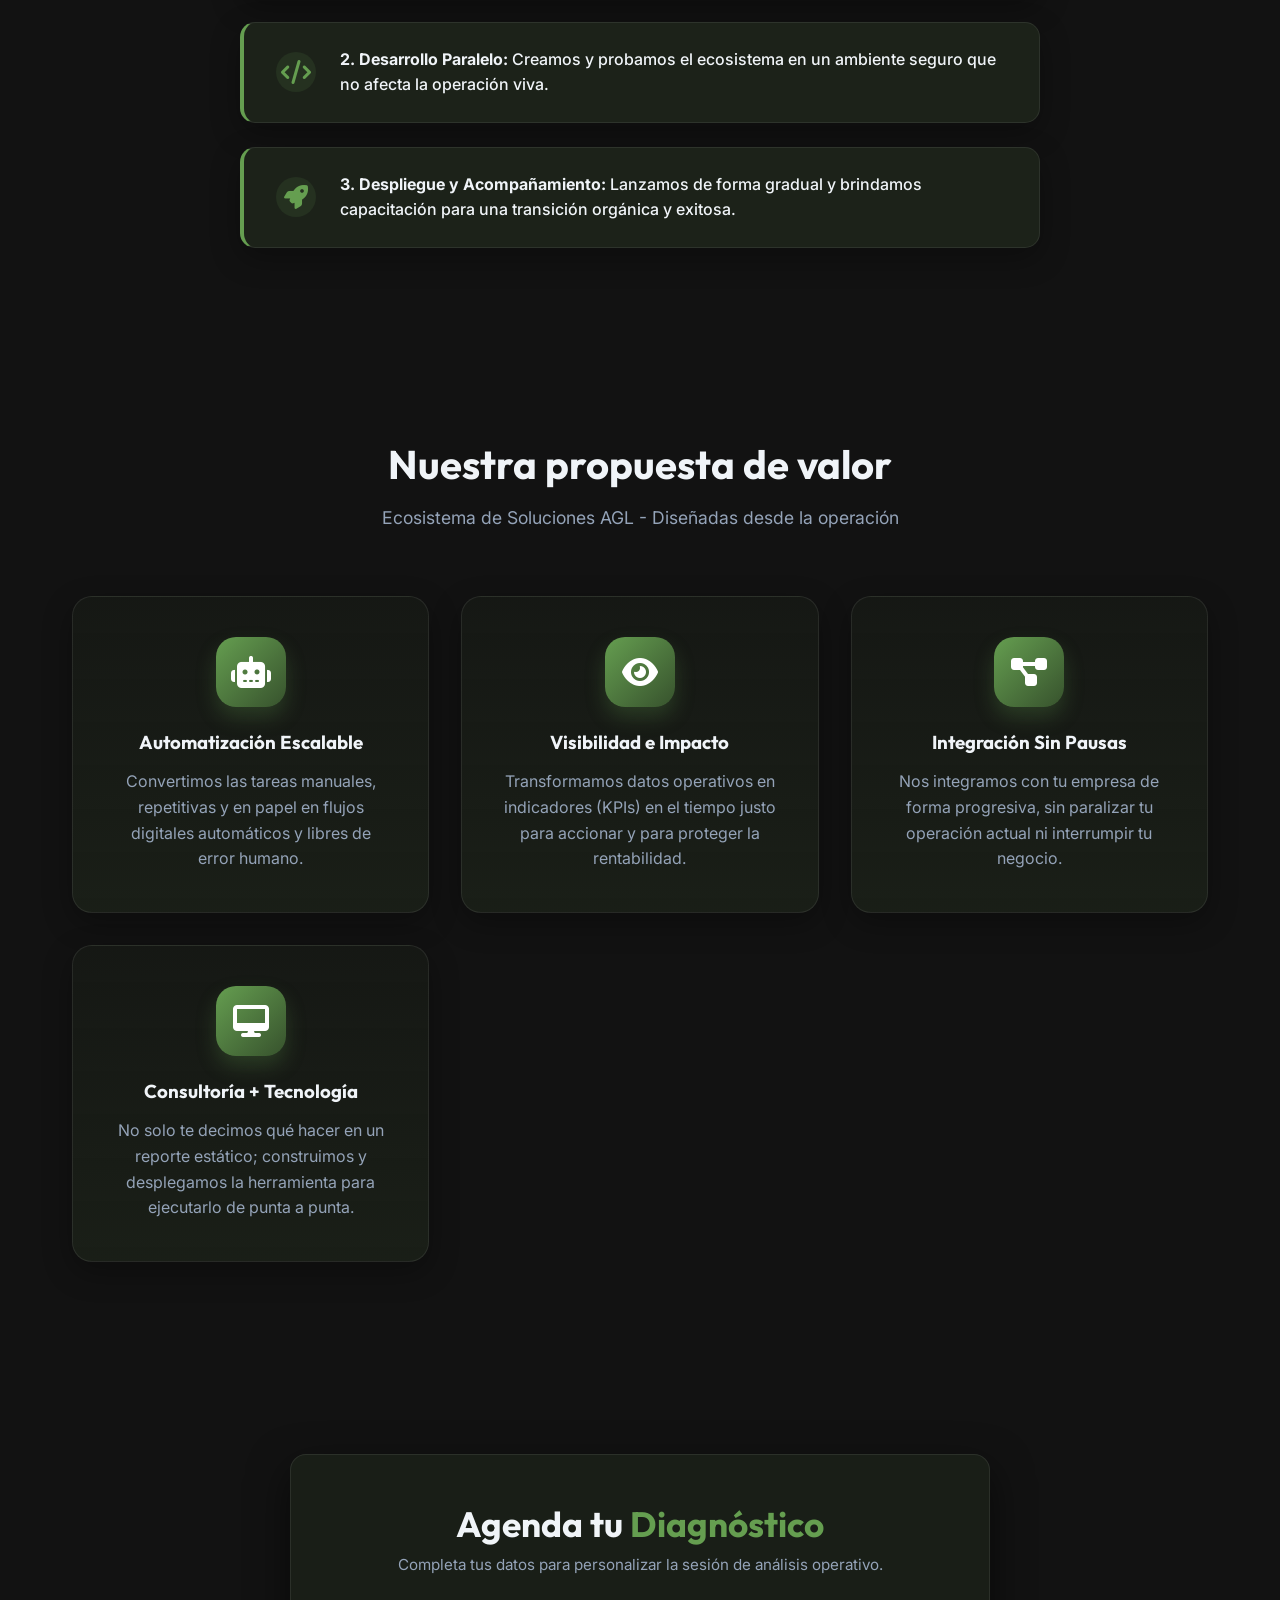
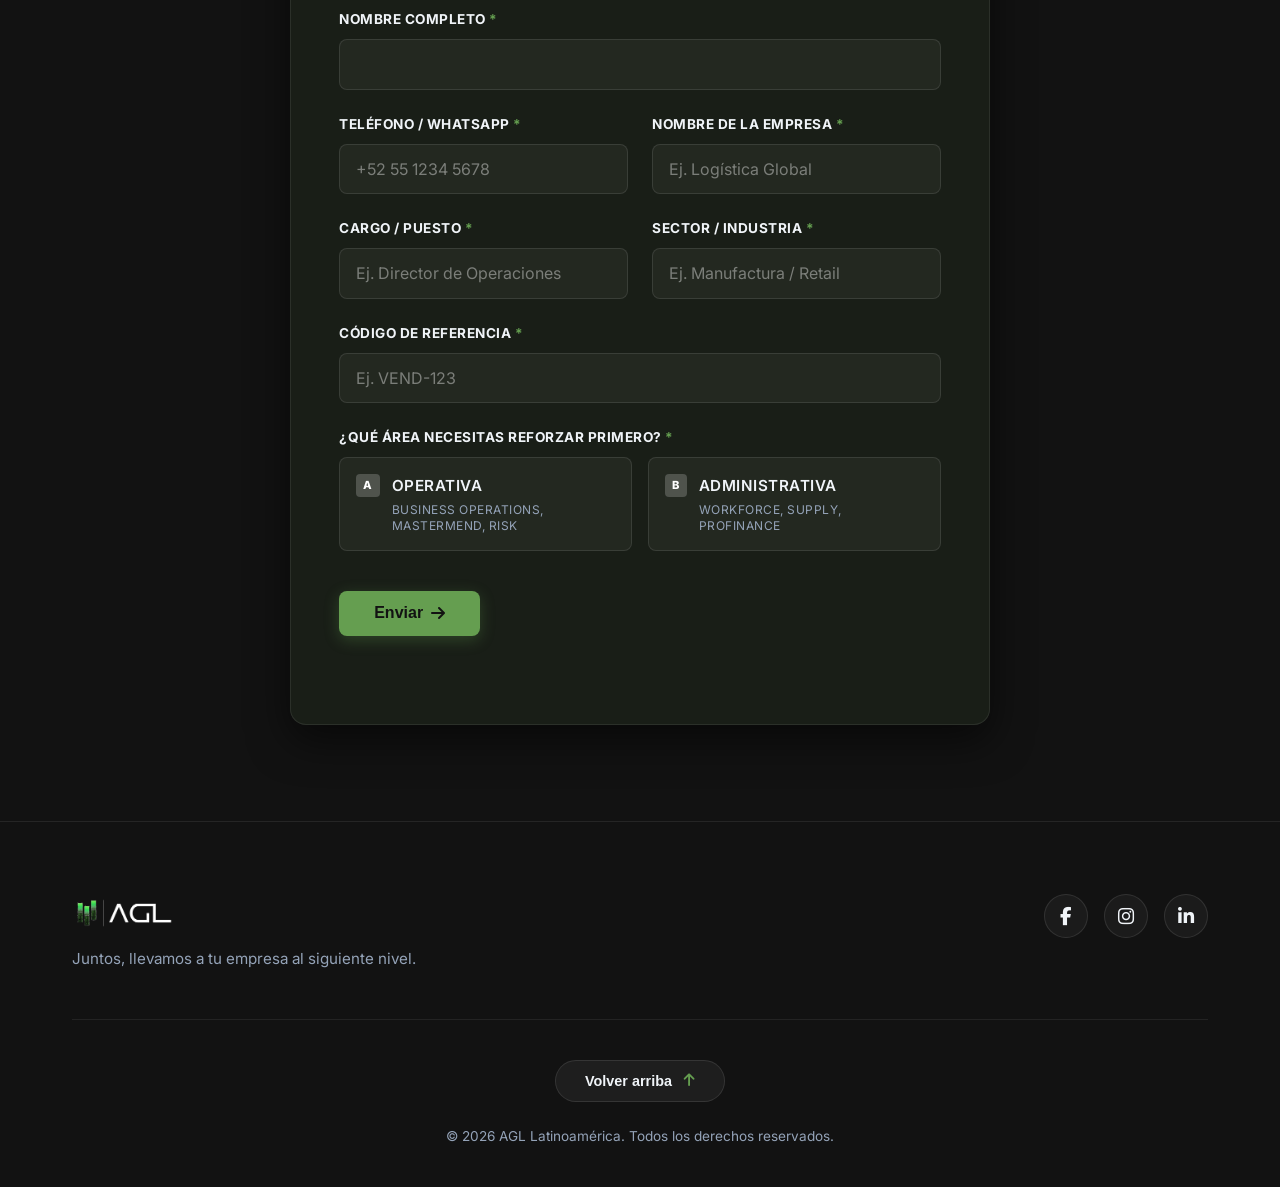
==== commit c3a41287: "correccion de errores de texto" ====
--- a/index.html
+++ b/index.html
@@ -253,7 +253,7 @@
                     <div class="diagnostic-text">
                         <h3 data-es="1. Evaluación de Pilares Operativos"
                             data-en="1. Evaluation of Operational Pillars">1. Evaluación de Pilares Operativos</h3>
-                        <p data-es="Analizamos la salud global de tu operación evaluando 6 áreas críticas: estructura organizacional, estandarización, flujo de datos, control de errores, cultura de cambio e impacto financiero."
+                        <p data-es="Analizamos la salud global de tu operación evaluando 6 áreas críticas: estructura organizational, estandarización, flujo de datos, control de errores, cultura de cambio e impacto financiero."
                             data-en="We analyze the overall health of your operation by evaluating 6 critical areas: organizational structure, standardization, data flow, error control, change culture, and financial impact.">
                             Analizamos la salud global de tu operación evaluando 6 áreas críticas: estructura
                             organizacional, estandarización, flujo de datos, control de errores, cultura de cambio e
@@ -789,12 +789,9 @@
                 <div class="footer-logo">
                     <img src="Logos/logo blanco.png" alt="AGL" class="logo-img footer-logo-img theme-logo"
                         id="footer-logo">
-                    <<<<<<< HEAD <p>Nacidos en la operación directa en campo, impulsando la excelencia.</p>
-                        =======
-                        <p data-es="Juntos, llevamos a tu empresa el siguiente nivel."
-                            data-en="Together, we take your company to the next level.">Juntos, llevamos a tu empresa el
-                            siguiente nivel.</p>
-                        >>>>>>> cb8d7f00d2ba8fbe2d644d2e543bb6665698e060
+                    <p data-es="Juntos, llevamos a tu empresa al siguiente nivel."
+                        data-en="Together, we take your company to the next level.">Juntos, llevamos a tu empresa al
+                        siguiente nivel.</p>
                 </div>
                 <div class="footer-socials">
                     <a href="https://www.facebook.com/people/AGL-Business-Intelligence/61572439661784/?locale=es_LA"
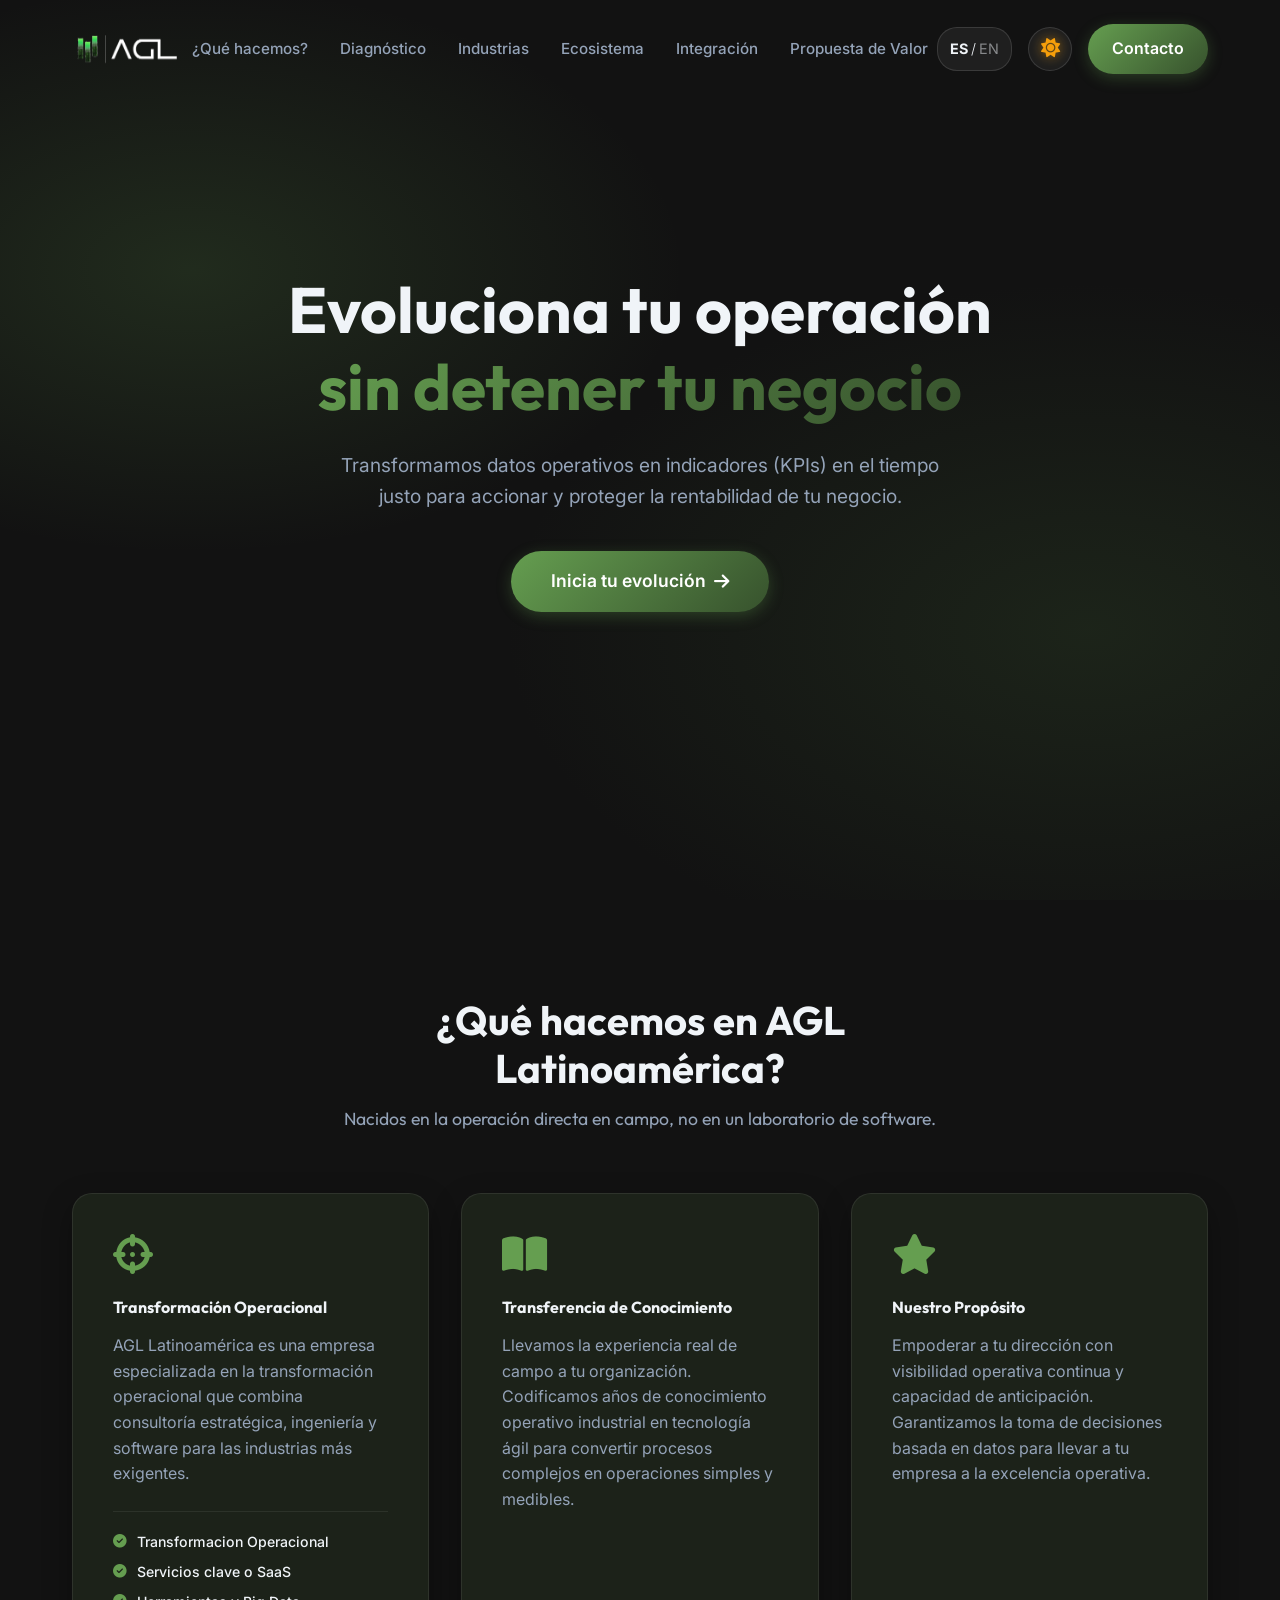
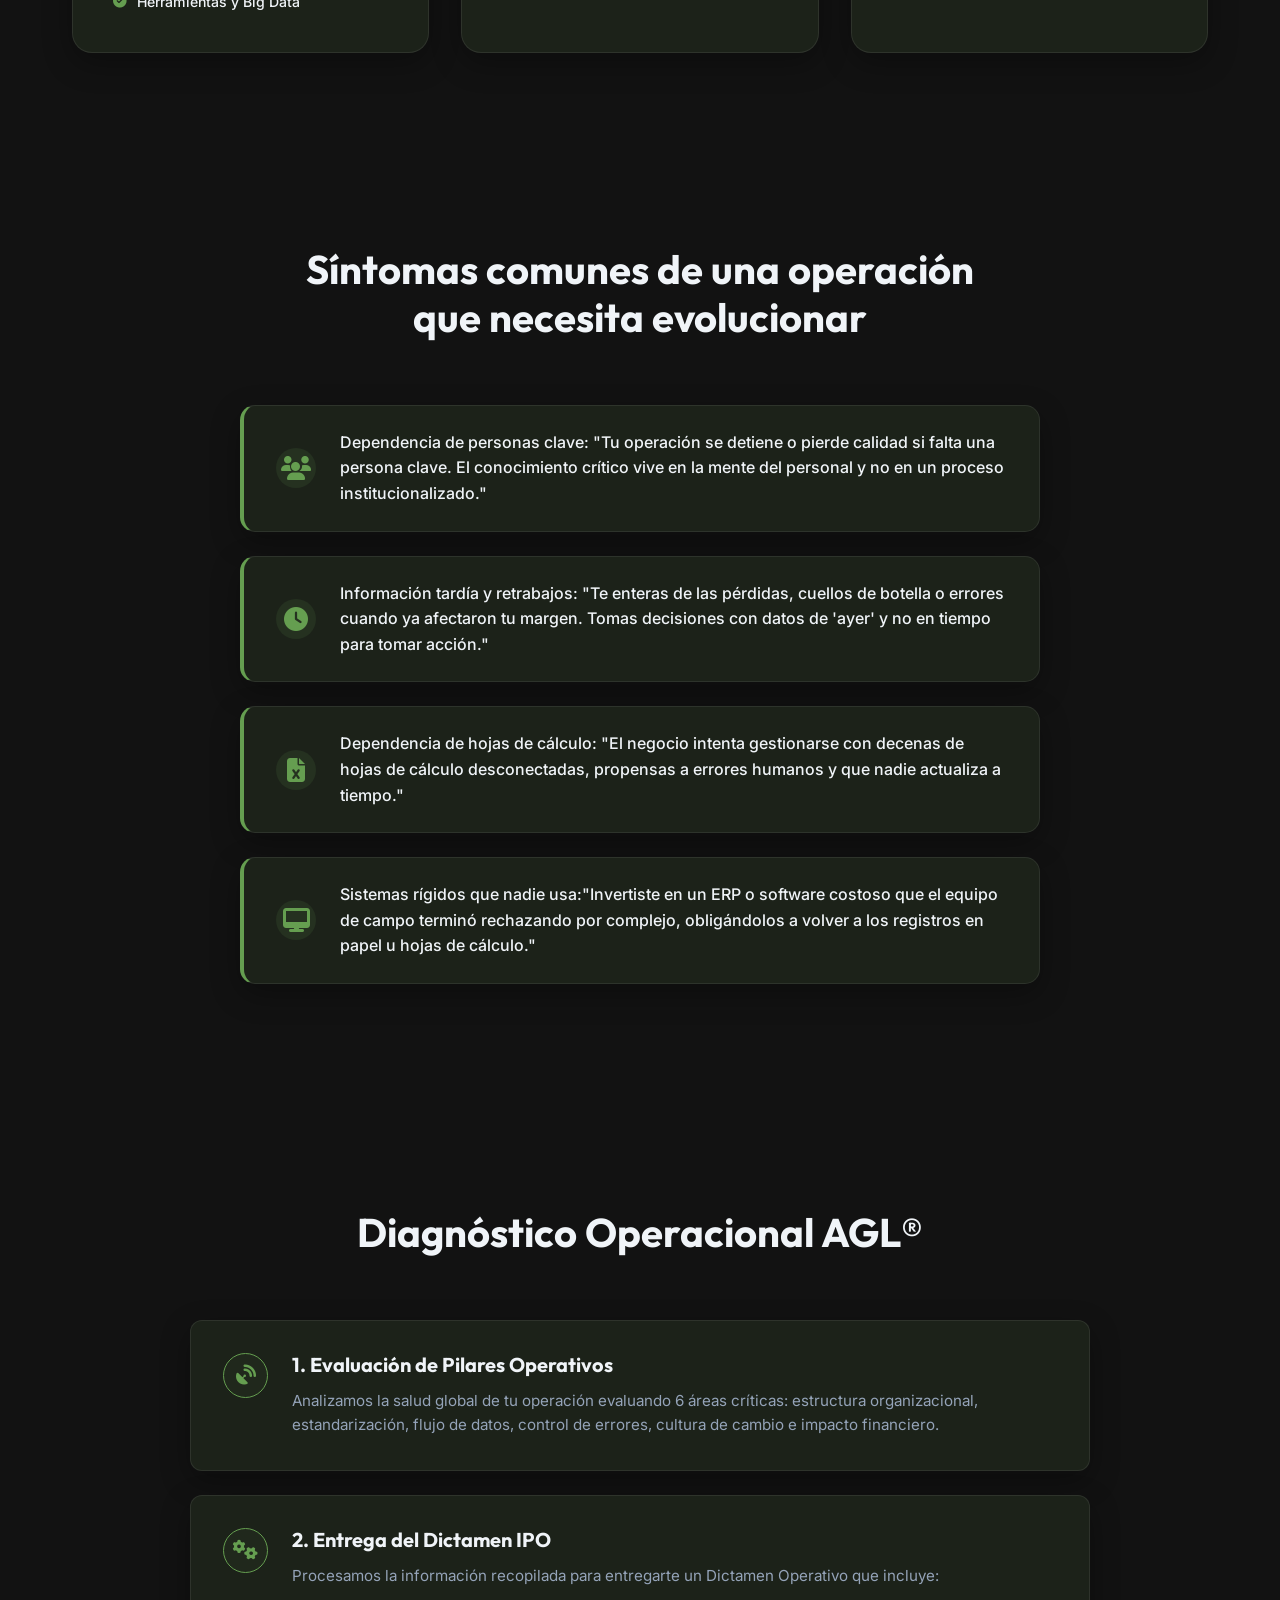
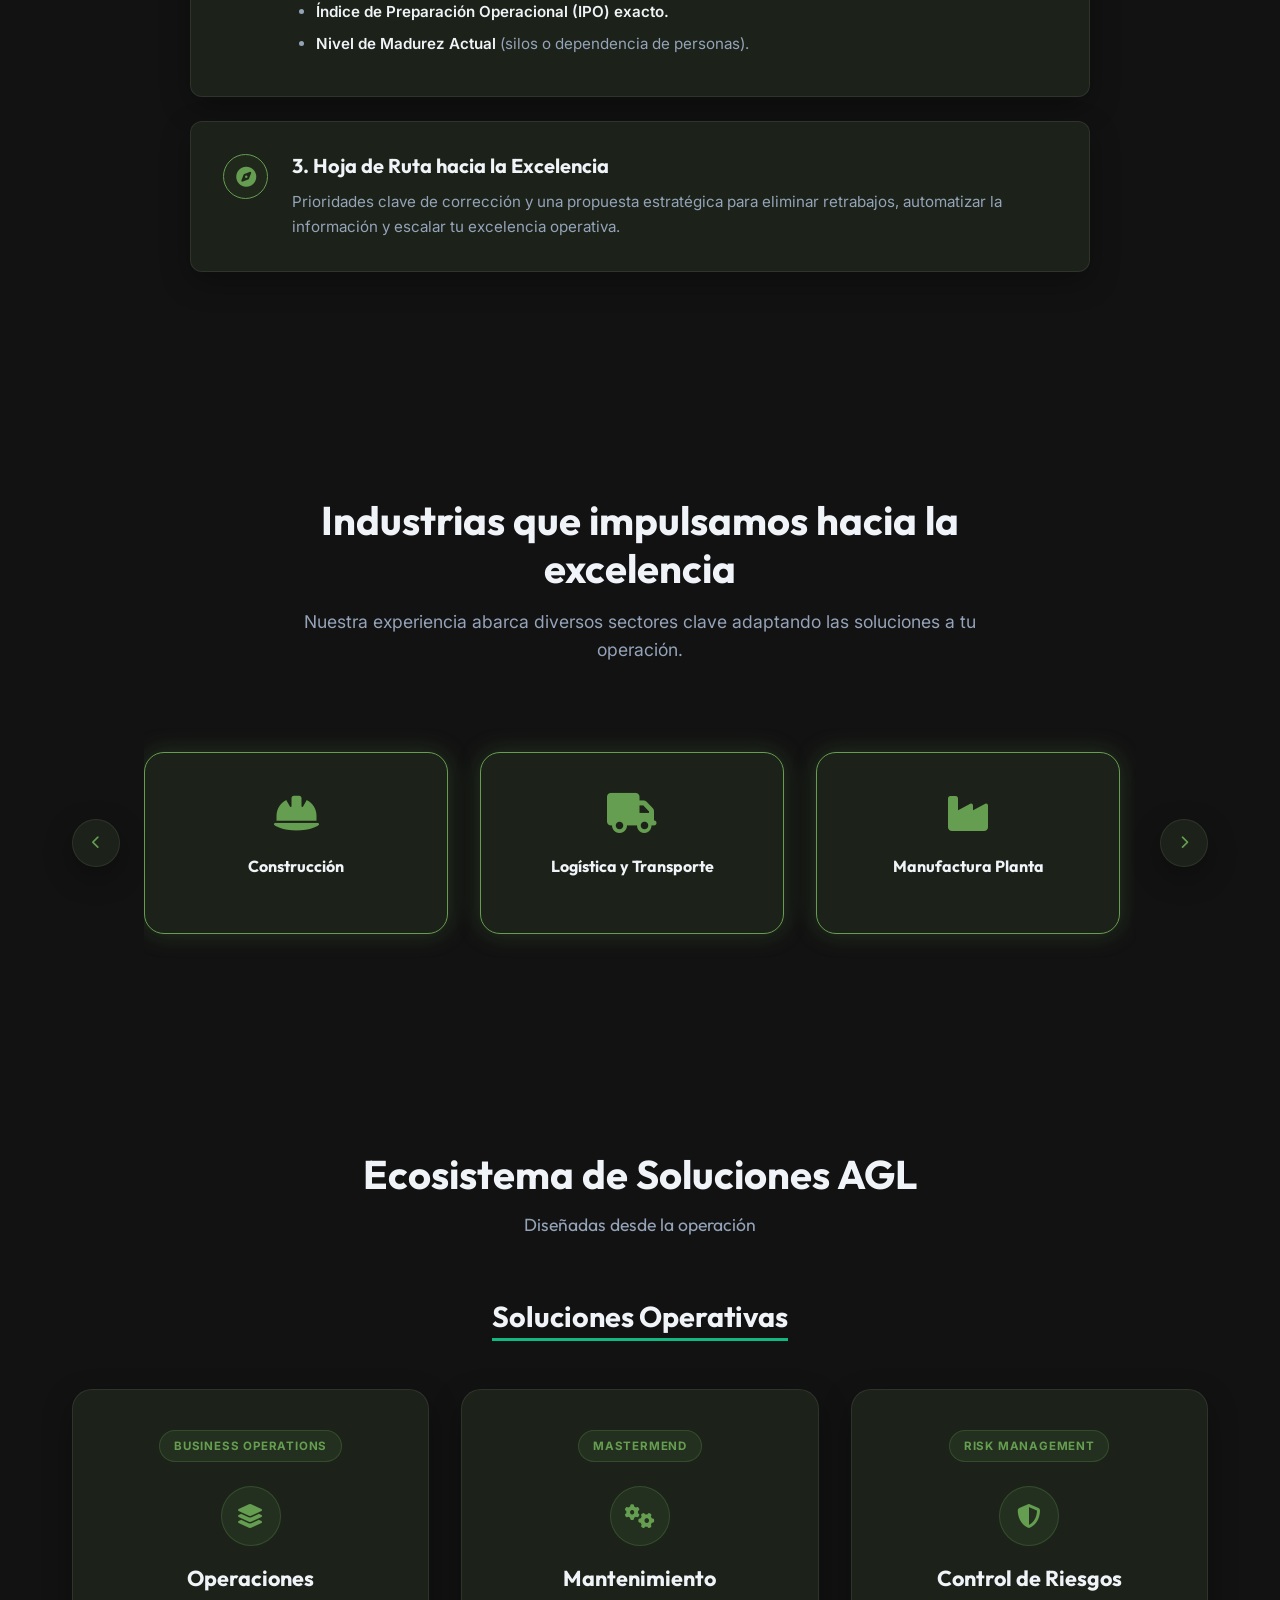
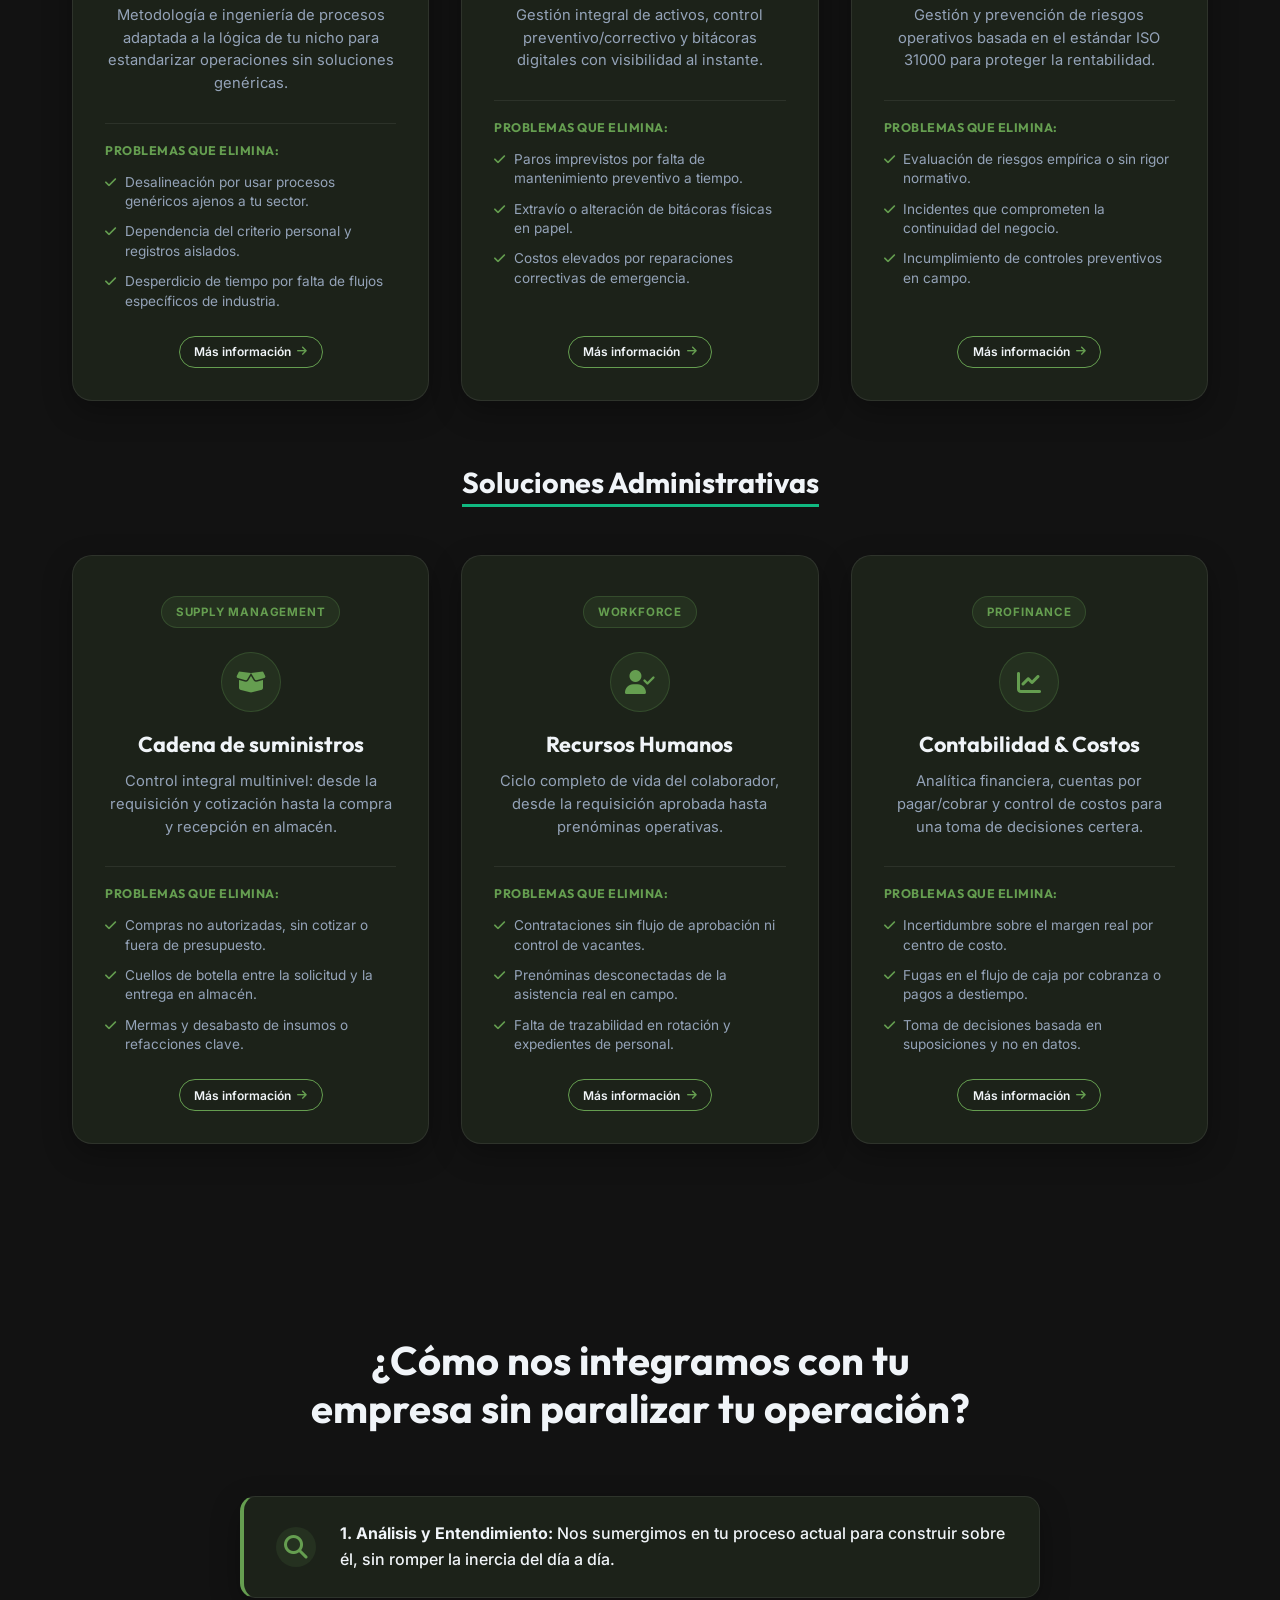
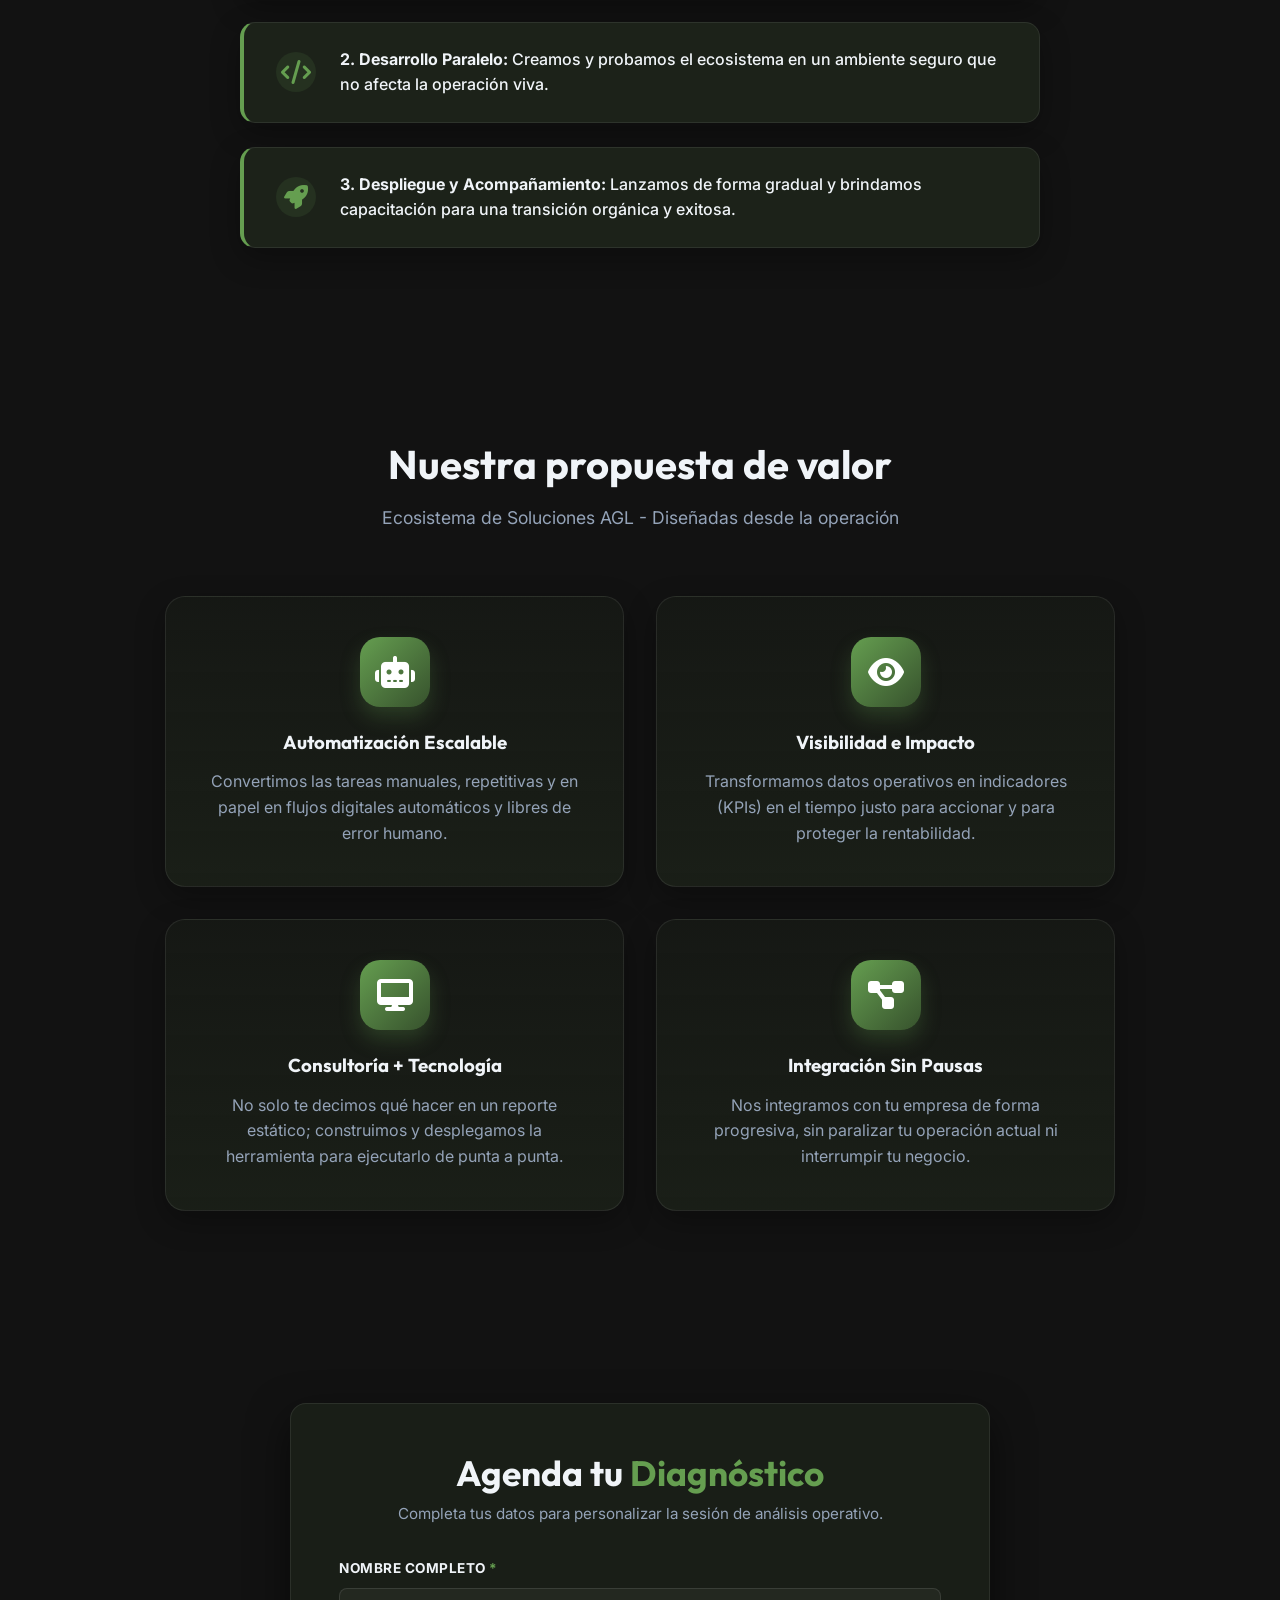
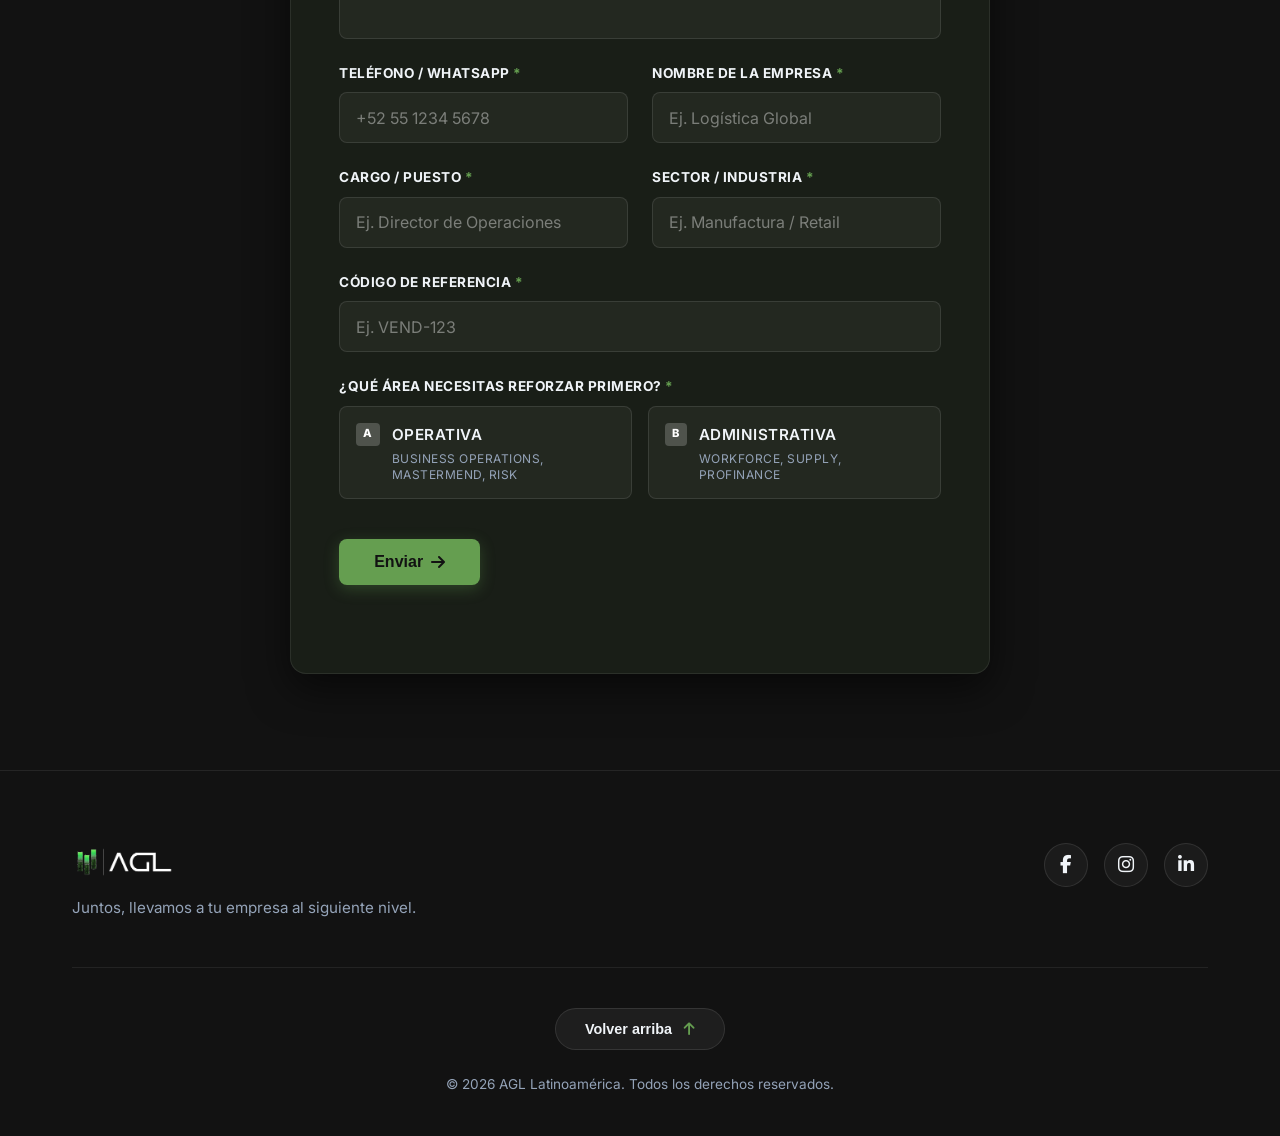
==== commit 5d8e82fe: ""Nuestra propuesta de valor" actualizada" ====
--- a/index.html
+++ b/index.html
@@ -640,6 +640,7 @@
                     Diseñadas desde la operación</p>
             </div>
             <div class="value-grid">
+                <!-- 1. Automatización Escalable -->
                 <div class="value-card fade-in-up">
                     <div class="icon-wrapper"><i class="fas fa-robot"></i></div>
                     <h3 data-es="Automatización Escalable" data-en="Scalable Automation">Automatización Escalable</h3>
@@ -648,6 +649,8 @@
                         Convertimos las tareas manuales, repetitivas y en papel en flujos digitales automáticos y libres
                         de error humano.</p>
                 </div>
+
+                <!-- 2. Visibilidad e Impacto -->
                 <div class="value-card fade-in-up delay-1">
                     <div class="icon-wrapper"><i class="fas fa-eye"></i></div>
                     <h3 data-es="Visibilidad e Impacto" data-en="Visibility and Impact">Visibilidad e Impacto</h3>
@@ -656,14 +659,8 @@
                         Transformamos datos operativos en indicadores (KPIs) en el tiempo justo para accionar y para
                         proteger la rentabilidad.</p>
                 </div>
-                <div class="value-card fade-in-up delay-2">
-                    <div class="icon-wrapper"><i class="fas fa-project-diagram"></i></div>
-                    <h3 data-es="Integración Sin Pausas" data-en="Seamless Integration">Integración Sin Pausas</h3>
-                    <p data-es="Nos integramos con tu empresa de forma progresiva, sin paralizar tu operación actual ni interrumpir tu negocio."
-                        data-en="We integrate with your company progressively, without halting your current operation or interrupting your business.">
-                        Nos integramos con tu empresa de forma progresiva, sin paralizar tu operación actual ni
-                        interrumpir tu negocio.</p>
-                </div>
+
+                <!-- 3. Consultoría + Tecnología (REUBICADO A AQUÍ) -->
                 <div class="value-card fade-in-up delay-2">
                     <div class="icon-wrapper"><i class="fas fa-desktop"></i></div>
                     <h3 data-es="Consultoría + Tecnología" data-en="Consulting + Technology">Consultoría + Tecnología
@@ -672,6 +669,16 @@
                         data-en="We don't just tell you what to do in a static report; we build and deploy the tool to execute it from end to end.">
                         No solo te decimos qué hacer en un reporte estático; construimos y desplegamos la herramienta
                         para ejecutarlo de punta a punta.</p>
+                </div>
+
+                <!-- 4. Integración Sin Pausas -->
+                <div class="value-card fade-in-up delay-3">
+                    <div class="icon-wrapper"><i class="fas fa-project-diagram"></i></div>
+                    <h3 data-es="Integración Sin Pausas" data-en="Seamless Integration">Integración Sin Pausas</h3>
+                    <p data-es="Nos integramos con tu empresa de forma progresiva, sin paralizar tu operación actual ni interrumpir tu negocio."
+                        data-en="We integrate with your company progressively, without halting your current operation or interrupting your business.">
+                        Nos integramos con tu empresa de forma progresiva, sin paralizar tu operación actual ni
+                        interrumpir tu negocio.</p>
                 </div>
             </div>
         </div>
--- a/styles.css
+++ b/styles.css
@@ -128,6 +128,13 @@
     transition: var(--theme-transition);
 }
 
+/* Bloqueo total de interacción con la página cuando el menú está abierto */
+body.menu-open {
+    overflow: hidden !important;
+    touch-action: none !important;
+    pointer-events: none !important;
+}
+
 h1,
 h2,
 h3,
@@ -330,7 +337,7 @@
     width: 100%;
     padding: 1.5rem 0;
     z-index: 1000;
-    transition: var(--transition);
+    transition: transform 0.35s cubic-bezier(0.25, 0.8, 0.25, 1), background 0.3s ease, padding 0.3s ease;
     background: transparent;
 }
 
@@ -341,6 +348,10 @@
     border-bottom: 1px solid var(--glass-border);
     padding: 1rem 0;
     box-shadow: var(--card-shadow);
+}
+
+.navbar.navbar-hidden {
+    transform: translateY(-100%);
 }
 
 .nav-container {
@@ -410,12 +421,19 @@
     z-index: 1001;
     display: none;
     flex-direction: column;
-    transition: right 0.35s cubic-bezier(0.25, 0.8, 0.25, 1);
+    transition: right 0.35s cubic-bezier(0.25, 0.8, 0.25, 1), transform 0.1s ease-out;
     overflow: hidden;
+    will-change: transform, right;
+    pointer-events: auto !important;
+    touch-action: pan-y !important;
 }
 
 .mobile-nav.active {
     right: 0;
+}
+
+.mobile-nav.dragging {
+    transition: none !important;
 }
 
 .mobile-nav-header {
@@ -953,10 +971,13 @@
     transform: translateX(3px);
 }
 
+/* Propuesta de Valor Grid (Ajustado para 4 tarjetas equilibradas 2x2) */
 .value-grid {
     display: grid;
-    grid-template-columns: repeat(auto-fit, minmax(300px, 1fr));
+    grid-template-columns: repeat(2, 1fr);
     gap: 2rem;
+    max-width: 950px;
+    margin: 0 auto;
 }
 
 .value-card {
@@ -1415,6 +1436,10 @@
         font-size: 2.5rem;
     }
 
+    .value-grid {
+        grid-template-columns: 1fr;
+    }
+
     .form-row {
         grid-template-columns: 1fr;
     }
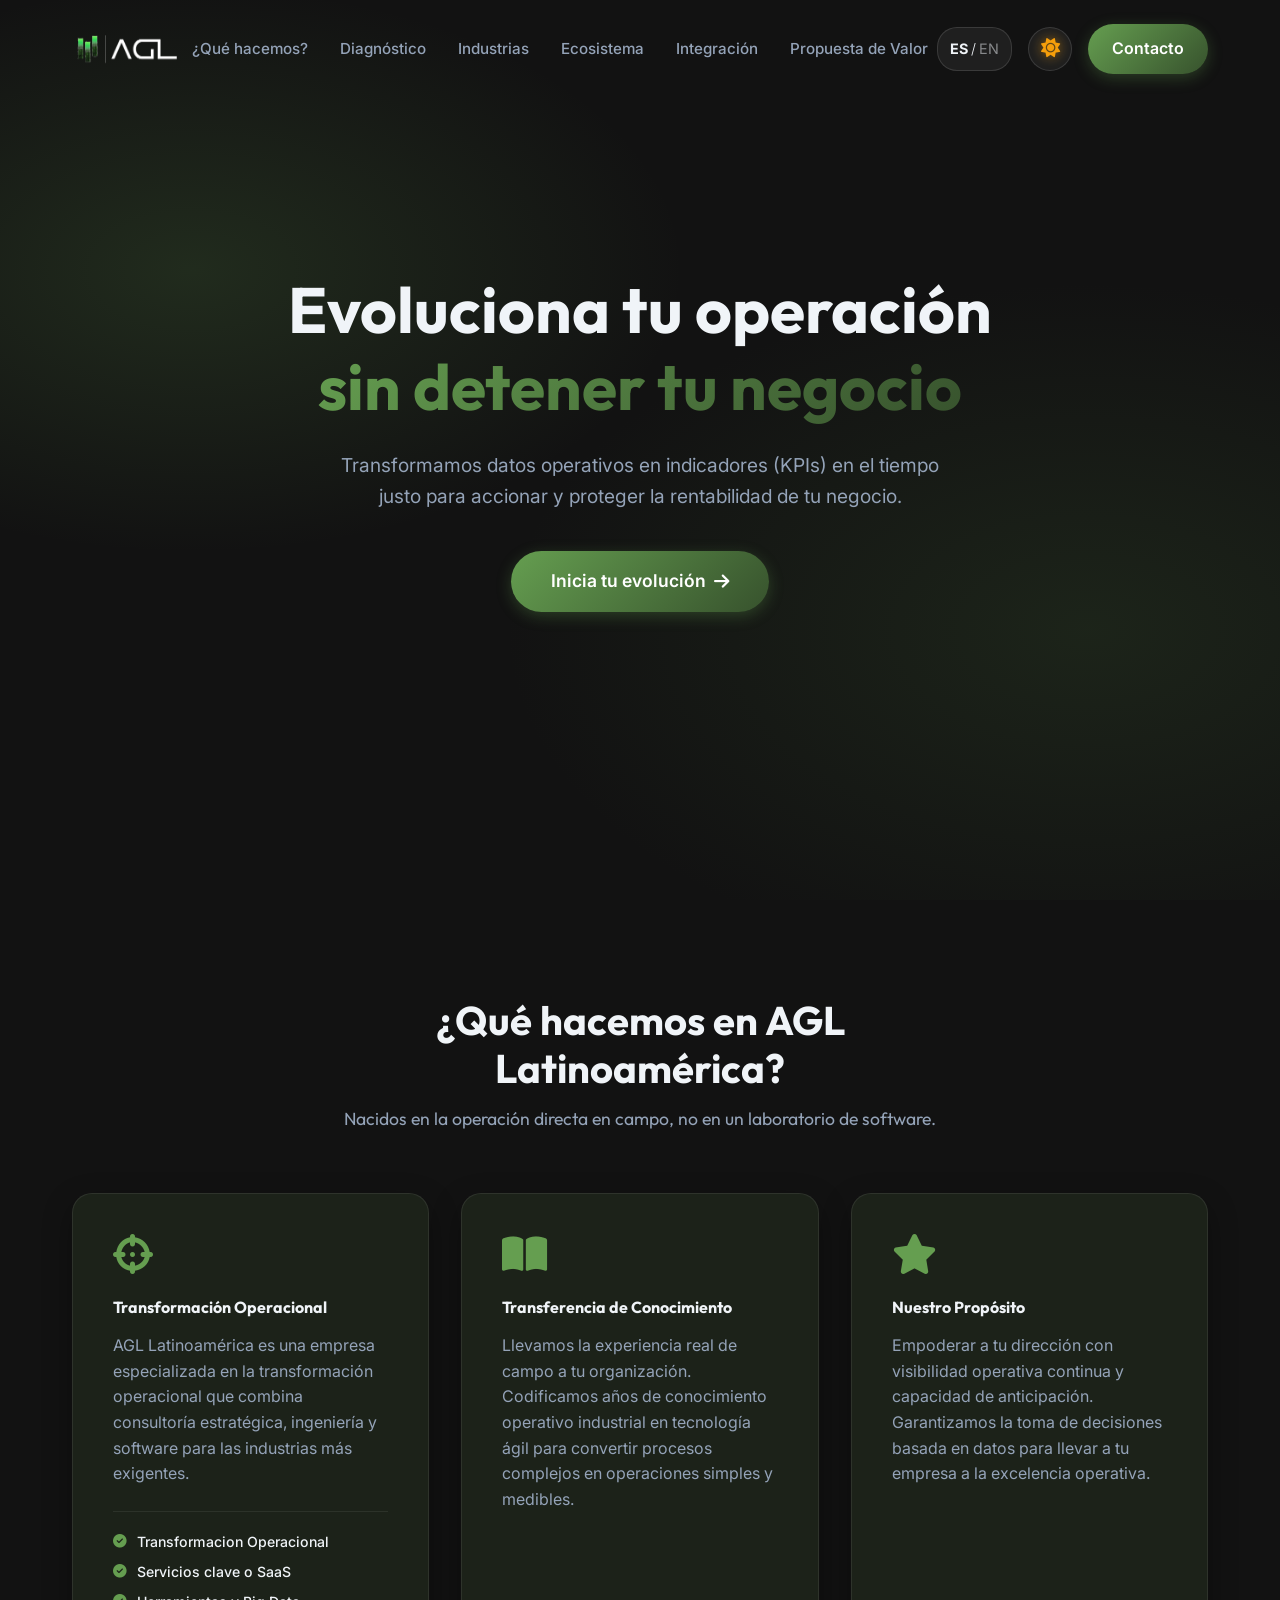
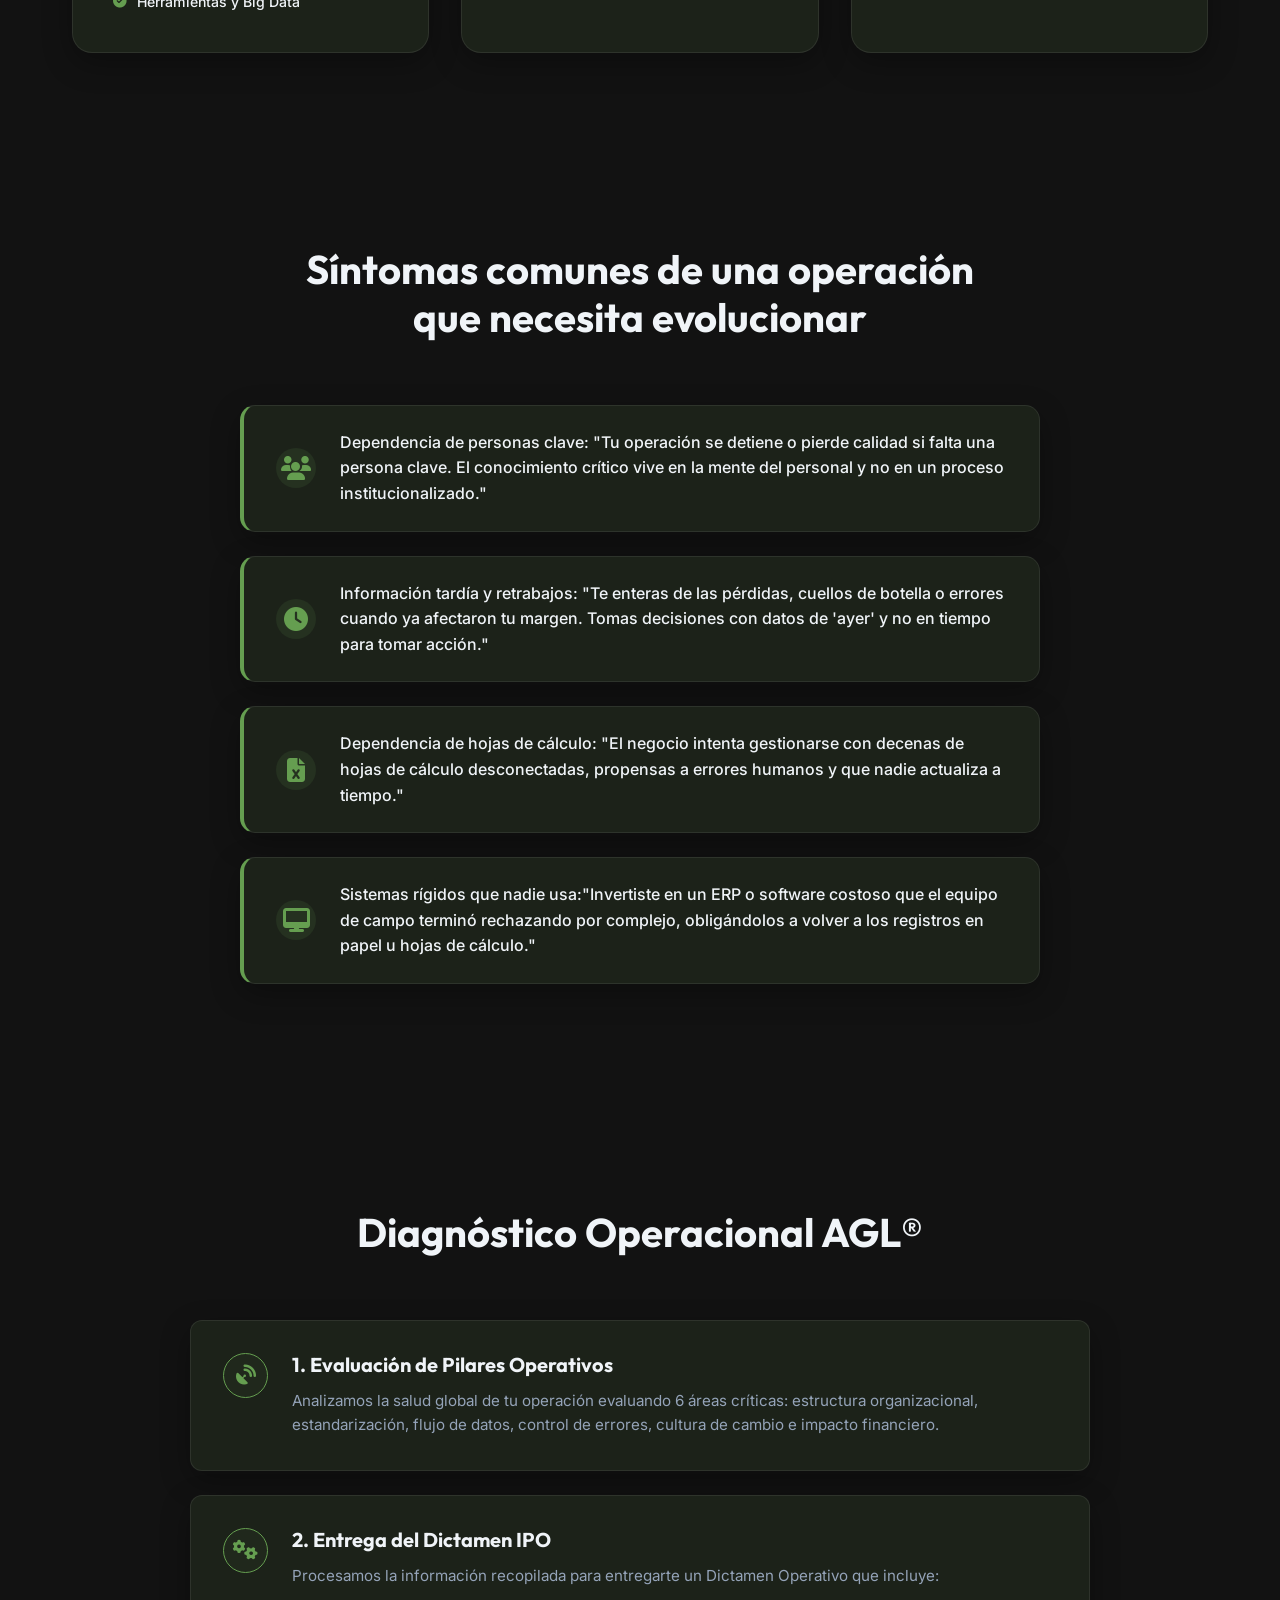
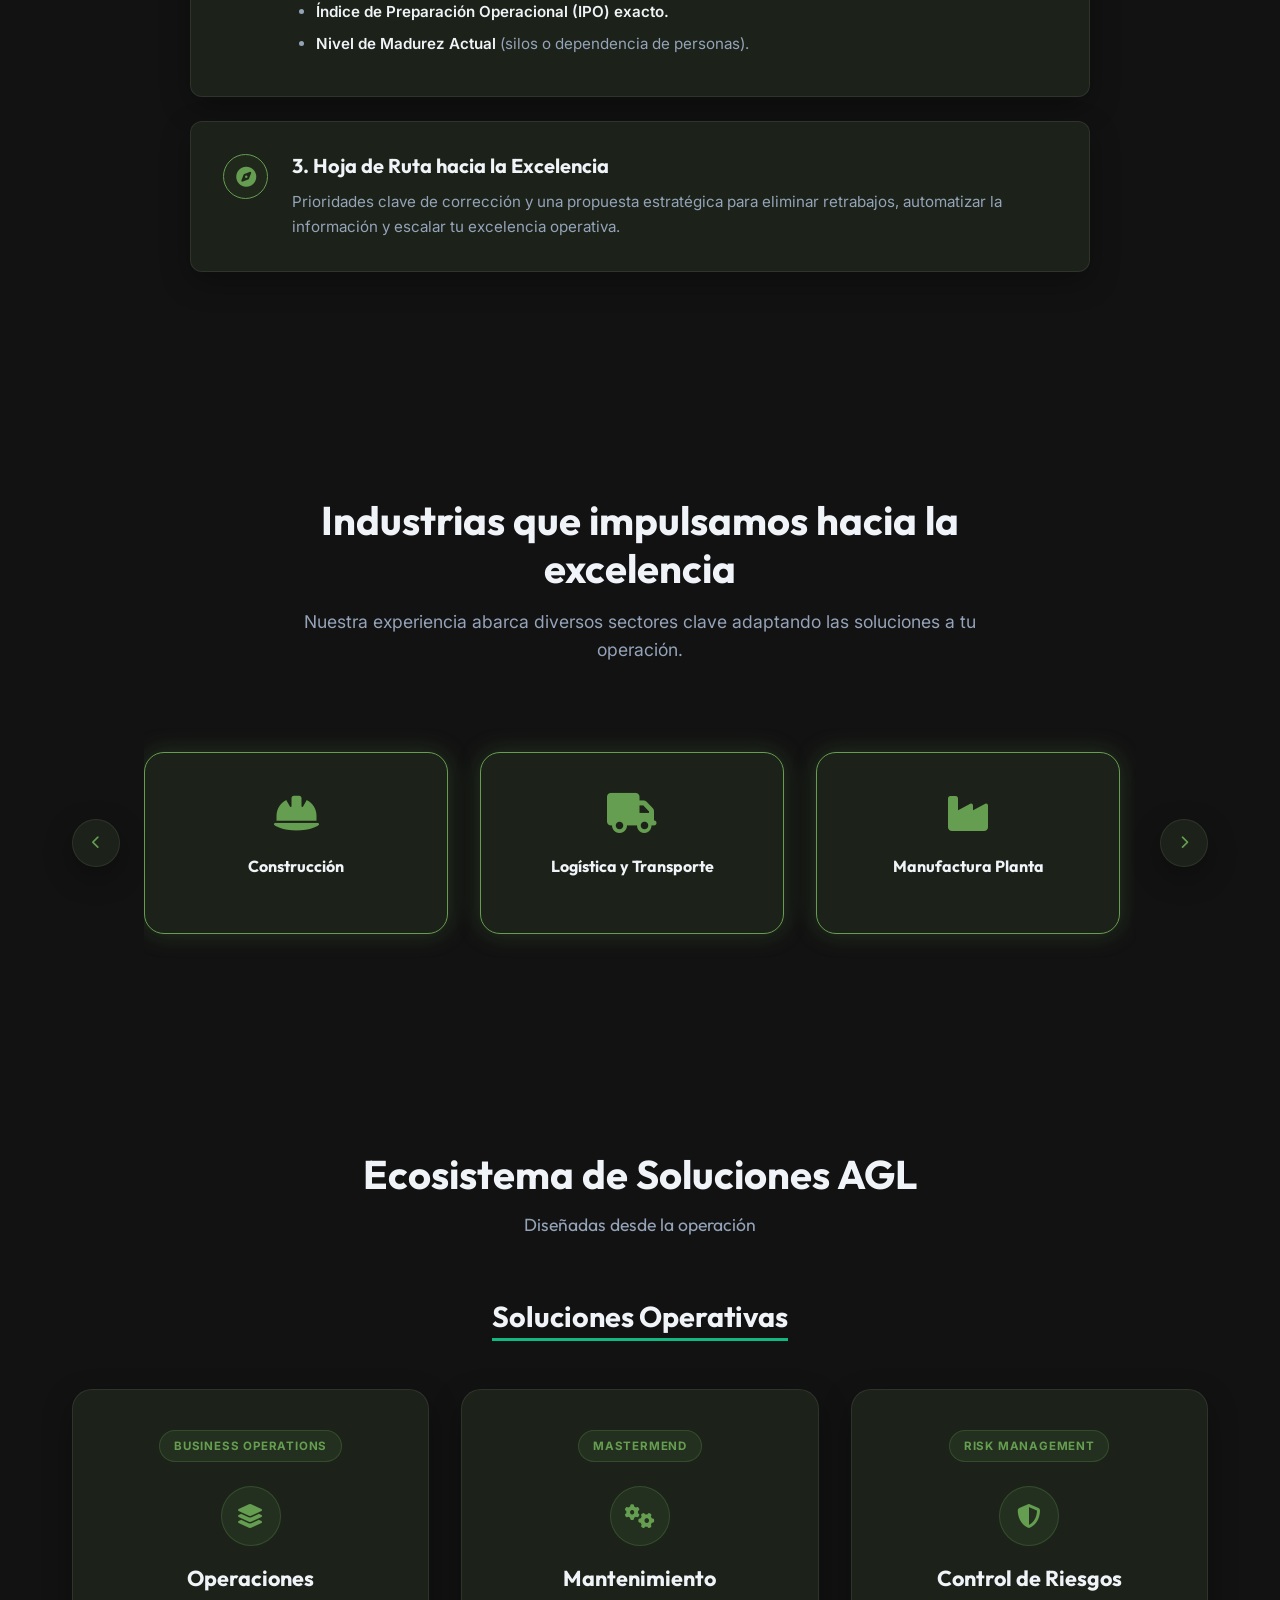
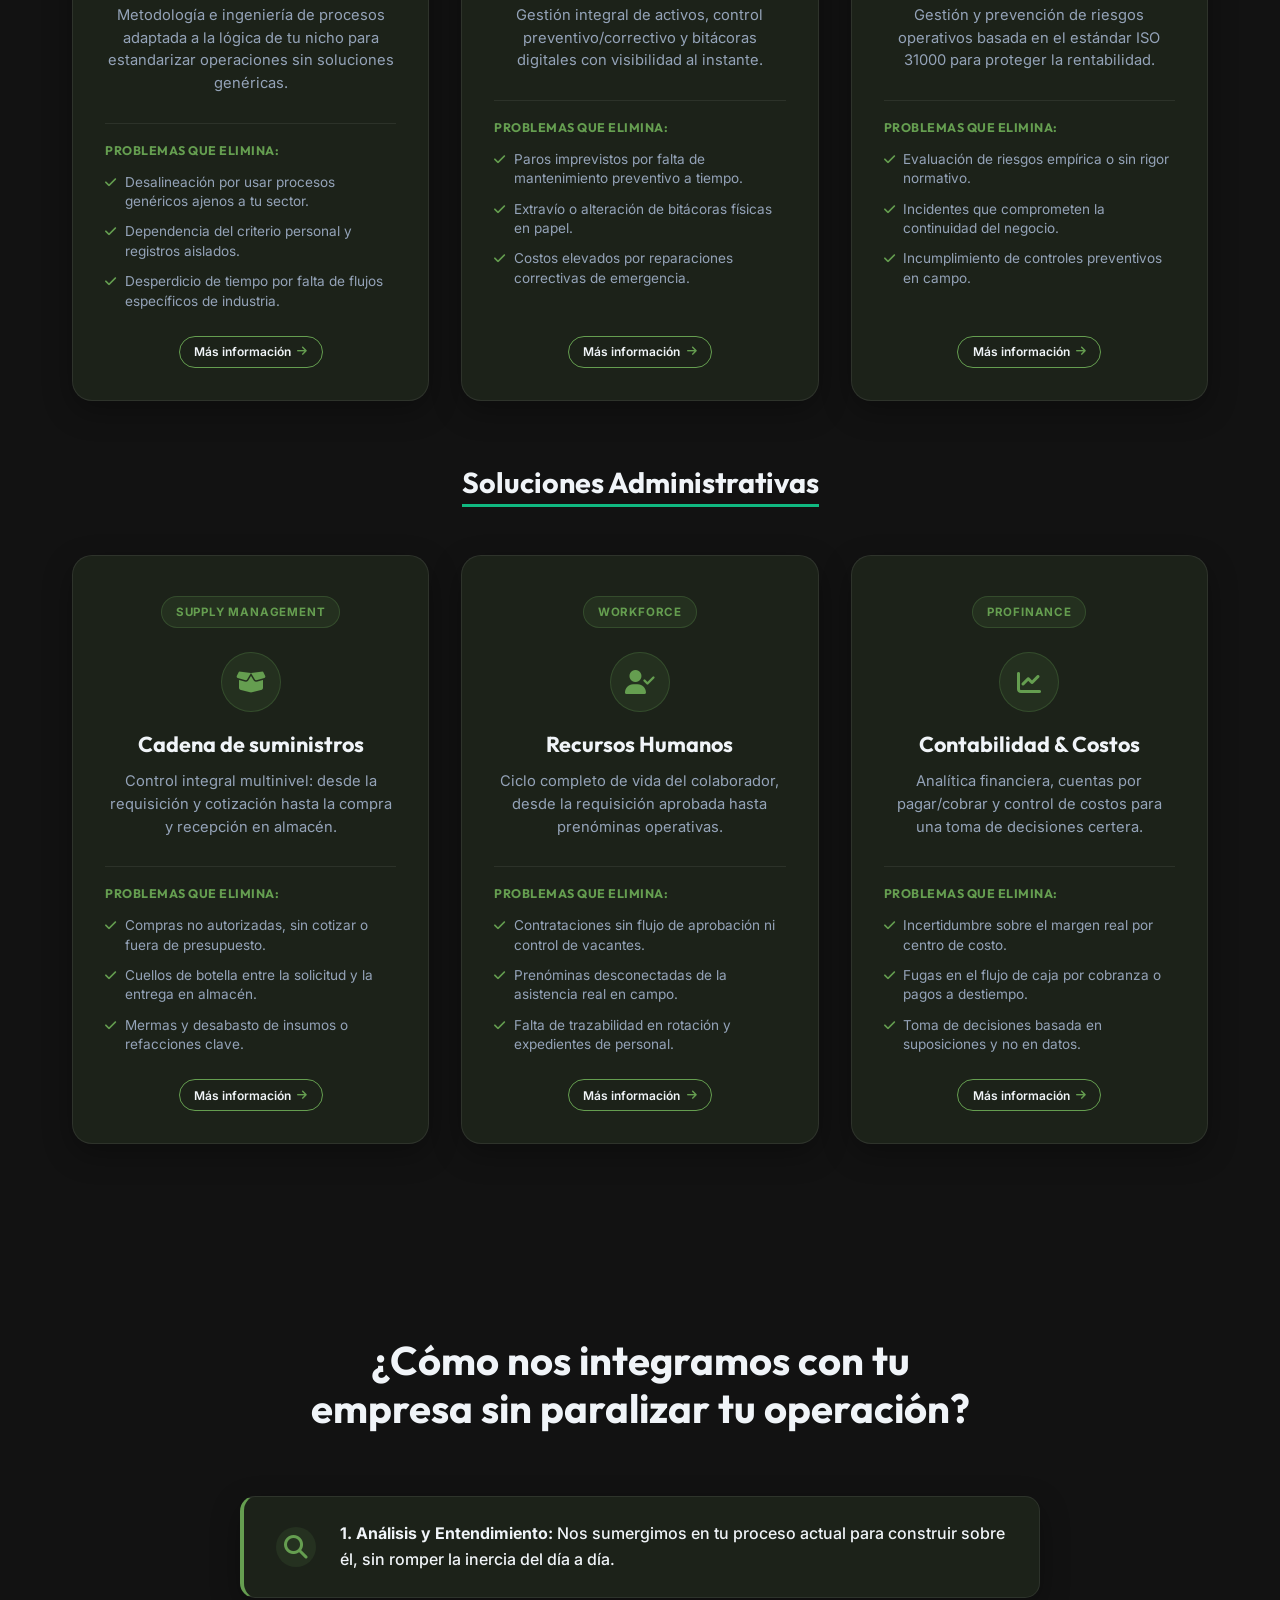
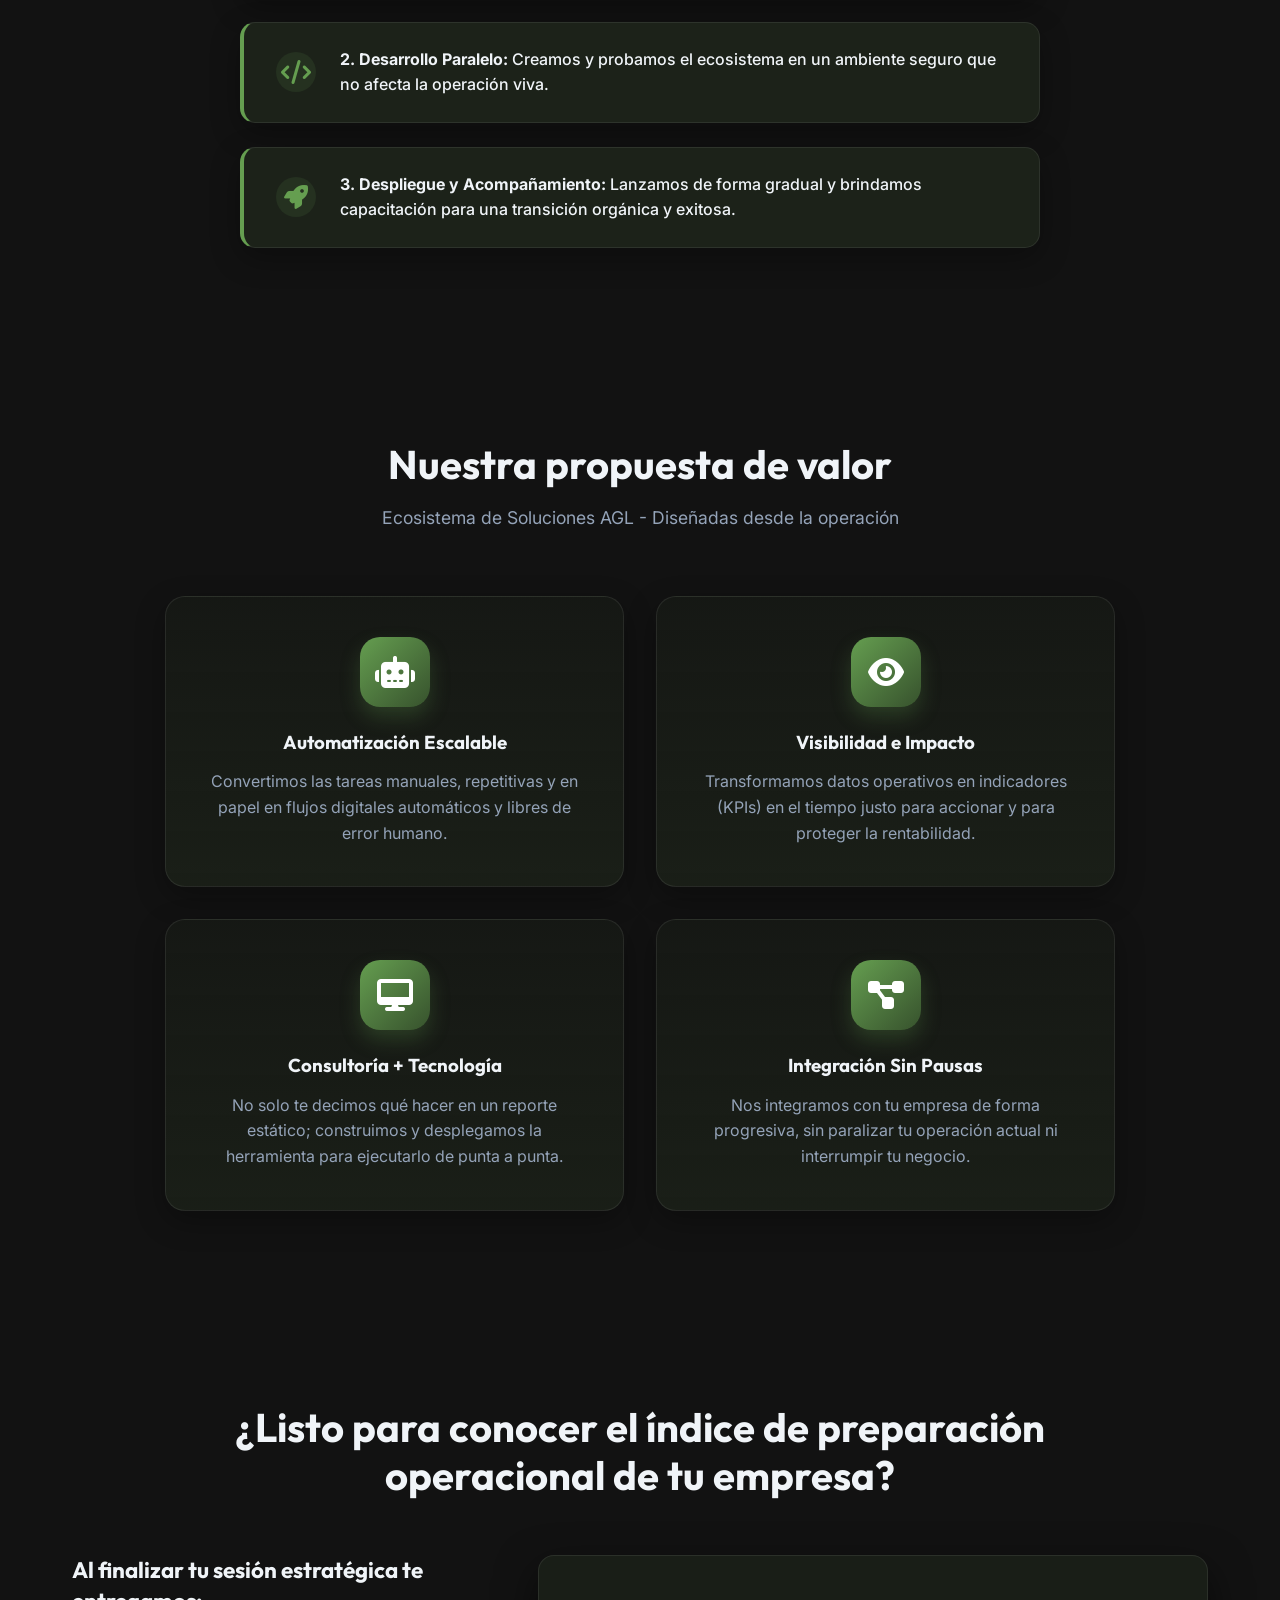
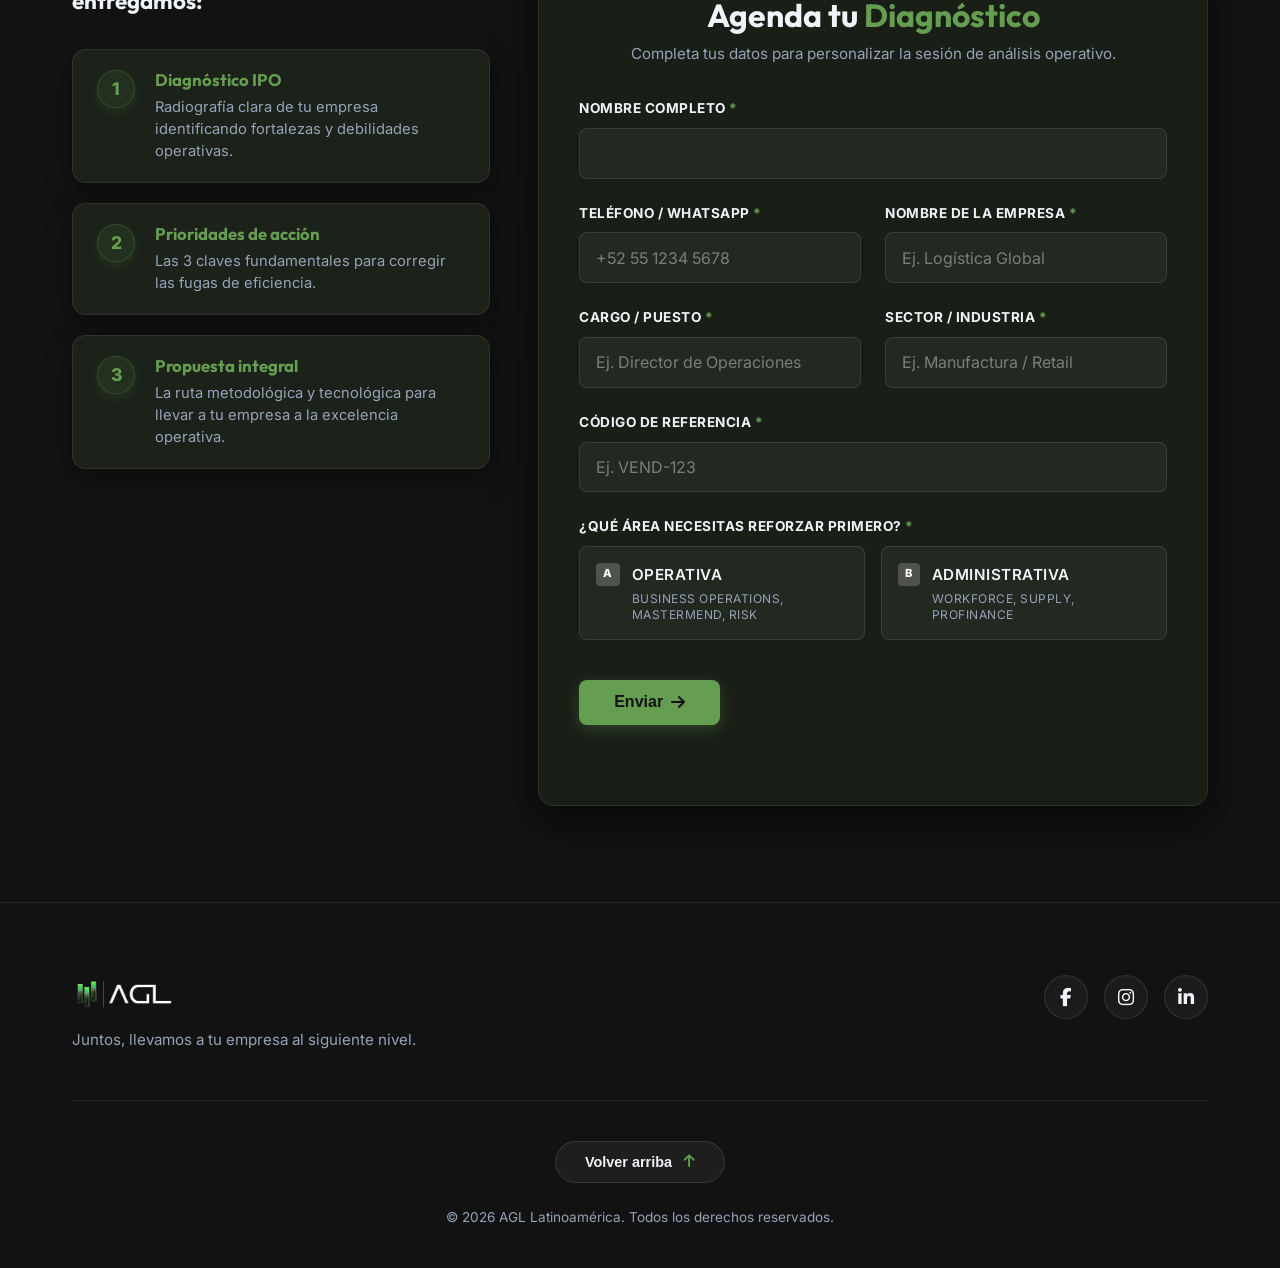
==== commit 883ca142: "pagina final" ====
--- a/index.html
+++ b/index.html
@@ -253,7 +253,7 @@
                     <div class="diagnostic-text">
                         <h3 data-es="1. Evaluación de Pilares Operativos"
                             data-en="1. Evaluation of Operational Pillars">1. Evaluación de Pilares Operativos</h3>
-                        <p data-es="Analizamos la salud global de tu operación evaluando 6 áreas críticas: estructura organizational, estandarización, flujo de datos, control de errores, cultura de cambio e impacto financiero."
+                        <p data-es="Analizamos la salud global de tu operación evaluando 6 áreas críticas: estructura organizacional, estandarización, flujo de datos, control de errores, cultura de cambio e impacto financiero."
                             data-en="We analyze the overall health of your operation by evaluating 6 critical areas: organizational structure, standardization, data flow, error control, change culture, and financial impact.">
                             Analizamos la salud global de tu operación evaluando 6 áreas críticas: estructura
                             organizacional, estandarización, flujo de datos, control de errores, cultura de cambio e
@@ -660,7 +660,7 @@
                         proteger la rentabilidad.</p>
                 </div>
 
-                <!-- 3. Consultoría + Tecnología (REUBICADO A AQUÍ) -->
+                <!-- 3. Consultoría + Tecnología -->
                 <div class="value-card fade-in-up delay-2">
                     <div class="icon-wrapper"><i class="fas fa-desktop"></i></div>
                     <h3 data-es="Consultoría + Tecnología" data-en="Consulting + Technology">Consultoría + Tecnología
@@ -687,104 +687,171 @@
     <!-- Contact Form Section -->
     <section id="contacto" class="cta form-section">
         <div class="container form-container fade-in-up">
-            <div class="form-wrapper">
-                <div class="form-header">
-                    <h2 data-es="Agenda tu <span class='highlight-green'>Diagnóstico</span>"
-                        data-en="Schedule your <span class='highlight-green'>Diagnosis</span>">Agenda tu <span
-                            class="highlight-green">Diagnóstico</span></h2>
-                    <p data-es="Completa tus datos para personalizar la sesión de análisis operativo."
-                        data-en="Fill in your details to customize the operational analysis session.">Completa tus datos
-                        para personalizar la sesión de análisis operativo.</p>
-                </div>
-
-                <form id="diagnostico-form" class="custom-form">
-                    <div class="form-group full-width">
-                        <label for="nombre" data-es="NOMBRE COMPLETO <span class='required'>*</span>"
-                            data-en="FULL NAME <span class='required'>*</span>">NOMBRE COMPLETO <span
-                                class="required">*</span></label>
-                        <input type="text" id="nombre" name="nombre" required>
-                    </div>
-
-                    <div class="form-row">
-                        <div class="form-group">
-                            <label for="telefono" data-es="TELÉFONO / WHATSAPP <span class='required'>*</span>"
-                                data-en="PHONE / WHATSAPP <span class='required'>*</span>">TELÉFONO / WHATSAPP <span
+
+            <!-- Encabezado Superior Principal -->
+            <div class="section-header" style="margin-bottom: 3.5rem; max-width: 900px;">
+                <h2 data-es="¿Listo para conocer el índice de preparación operacional de tu empresa?"
+                    data-en="Ready to know your company's operational readiness index?">
+                    ¿Listo para conocer el índice de preparación operacional de tu empresa?
+                </h2>
+            </div>
+
+            <!-- Layout de 2 Columnas: Información Entregables + Formulario -->
+            <div class="contact-split-grid">
+
+                <!-- Columna Izquierda: Entregables de la Sesión -->
+                <div class="deliverables-side">
+                    <h3 class="deliverables-title" data-es="Al finalizar tu sesión estratégica te entregamos:"
+                        data-en="At the end of your strategic session we deliver:">
+                        Al finalizar tu sesión estratégica te entregamos:
+                    </h3>
+
+                    <div class="deliverable-list">
+                        <!-- Entregable 1 -->
+                        <div class="deliverable-item">
+                            <div class="deliverable-badge">1</div>
+                            <div class="deliverable-text">
+                                <h4 data-es="Diagnóstico IPO" data-en="OPI Diagnosis">Diagnóstico IPO</h4>
+                                <p data-es="Radiografía clara de tu empresa identificando fortalezas y debilidades operativas."
+                                    data-en="Clear X-ray of your company identifying operational strengths and weaknesses.">
+                                    Radiografía clara de tu empresa identificando fortalezas y debilidades operativas.
+                                </p>
+                            </div>
+                        </div>
+
+                        <!-- Entregable 2 -->
+                        <div class="deliverable-item">
+                            <div class="deliverable-badge">2</div>
+                            <div class="deliverable-text">
+                                <h4 data-es="Prioridades de acción" data-en="Action Priorities">Prioridades de acción
+                                </h4>
+                                <p data-es="Las 3 claves fundamentales para corregir las fugas de eficiencia."
+                                    data-en="The 3 fundamental keys to correct efficiency leaks.">
+                                    Las 3 claves fundamentales para corregir las fugas de eficiencia.
+                                </p>
+                            </div>
+                        </div>
+
+                        <!-- Entregable 3 -->
+                        <div class="deliverable-item">
+                            <div class="deliverable-badge">3</div>
+                            <div class="deliverable-text">
+                                <h4 data-es="Propuesta integral" data-en="Comprehensive Proposal">Propuesta integral
+                                </h4>
+                                <p data-es="La ruta metodológica y tecnológica para llevar a tu empresa a la excelencia operativa."
+                                    data-en="The methodological and technological roadmap to take your company to operational excellence.">
+                                    La ruta metodológica y tecnológica para llevar a tu empresa a la excelencia
+                                    operativa.
+                                </p>
+                            </div>
+                        </div>
+                    </div>
+                </div>
+
+                <!-- Columna Derecha: Formulario de Registro -->
+                <div class="form-wrapper">
+                    <div class="form-header">
+                        <h2 data-es="Agenda tu <span class='highlight-green'>Diagnóstico</span>"
+                            data-en="Schedule your <span class='highlight-green'>Diagnosis</span>">
+                            Agenda tu <span class="highlight-green">Diagnóstico</span>
+                        </h2>
+                        <p data-es="Completa tus datos para personalizar la sesión de análisis operativo."
+                            data-en="Fill in your details to customize the operational analysis session.">
+                            Completa tus datos para personalizar la sesión de análisis operativo.
+                        </p>
+                    </div>
+
+                    <form id="diagnostico-form" class="custom-form">
+                        <div class="form-group full-width">
+                            <label for="nombre" data-es="NOMBRE COMPLETO <span class='required'>*</span>"
+                                data-en="FULL NAME <span class='required'>*</span>">NOMBRE COMPLETO <span
                                     class="required">*</span></label>
-                            <input type="tel" id="telefono" name="telefono" placeholder="+52 55 1234 5678" required>
+                            <input type="text" id="nombre" name="nombre" required>
                         </div>
-                        <div class="form-group">
-                            <label for="empresa" data-es="NOMBRE DE LA EMPRESA <span class='required'>*</span>"
-                                data-en="COMPANY NAME <span class='required'>*</span>">NOMBRE DE LA EMPRESA <span
+
+                        <div class="form-row">
+                            <div class="form-group">
+                                <label for="telefono" data-es="TELÉFONO / WHATSAPP <span class='required'>*</span>"
+                                    data-en="PHONE / WHATSAPP <span class='required'>*</span>">TELÉFONO / WHATSAPP <span
+                                        class="required">*</span></label>
+                                <input type="tel" id="telefono" name="telefono" placeholder="+52 55 1234 5678" required>
+                            </div>
+                            <div class="form-group">
+                                <label for="empresa" data-es="NOMBRE DE LA EMPRESA <span class='required'>*</span>"
+                                    data-en="COMPANY NAME <span class='required'>*</span>">NOMBRE DE LA EMPRESA <span
+                                        class="required">*</span></label>
+                                <input type="text" id="empresa" name="empresa" placeholder="Ej. Logística Global"
+                                    data-es-placeholder="Ej. Logística Global"
+                                    data-en-placeholder="Ex. Global Logistics" required>
+                            </div>
+                        </div>
+
+                        <div class="form-row">
+                            <div class="form-group">
+                                <label for="cargo" data-es="CARGO / PUESTO <span class='required'>*</span>"
+                                    data-en="JOB TITLE / POSITION <span class='required'>*</span>">CARGO / PUESTO <span
+                                        class="required">*</span></label>
+                                <input type="text" id="cargo" name="cargo" placeholder="Ej. Director de Operaciones"
+                                    data-es-placeholder="Ej. Director de Operaciones"
+                                    data-en-placeholder="Ex. Operations Director" required>
+                            </div>
+                            <div class="form-group">
+                                <label for="sector" data-es="SECTOR / INDUSTRIA <span class='required'>*</span>"
+                                    data-en="SECTOR / INDUSTRY <span class='required'>*</span>">SECTOR / INDUSTRIA <span
+                                        class="required">*</span></label>
+                                <input type="text" id="sector" name="sector" placeholder="Ej. Manufactura / Retail"
+                                    data-es-placeholder="Ej. Manufactura / Retail"
+                                    data-en-placeholder="Ex. Manufacturing / Retail" required>
+                            </div>
+                        </div>
+
+                        <div class="form-group full-width">
+                            <label for="codigo" data-es="CÓDIGO DE REFERENCIA <span class='required'>*</span>"
+                                data-en="REFERENCE CODE <span class='required'>*</span>">CÓDIGO DE REFERENCIA <span
                                     class="required">*</span></label>
-                            <input type="text" id="empresa" name="empresa" placeholder="Ej. Logística Global"
-                                data-es-placeholder="Ej. Logística Global" data-en-placeholder="Ex. Global Logistics"
-                                required>
+                            <input type="text" id="codigo" name="codigo" placeholder="Ej. VEND-123"
+                                data-es-placeholder="Ej. VEND-123" data-en-placeholder="Ex. VEND-123" required>
                         </div>
-                    </div>
-
-                    <div class="form-row">
-                        <div class="form-group">
-                            <label for="cargo" data-es="CARGO / PUESTO <span class='required'>*</span>"
-                                data-en="JOB TITLE / POSITION <span class='required'>*</span>">CARGO / PUESTO <span
-                                    class="required">*</span></label>
-                            <input type="text" id="cargo" name="cargo" placeholder="Ej. Director de Operaciones"
-                                data-es-placeholder="Ej. Director de Operaciones"
-                                data-en-placeholder="Ex. Operations Director" required>
+
+                        <div class="form-group full-width">
+                            <label data-es="¿Qué área necesitas reforzar primero? <span class='required'>*</span>"
+                                data-en="Which area do you need to reinforce first? <span class='required'>*</span>">¿Qué
+                                área necesitas reforzar primero? <span class="required">*</span></label>
+                            <div class="radio-group">
+                                <label class="radio-card">
+                                    <input type="radio" name="area"
+                                        value="OperativaBusiness Operations, MasterMend, Risk" required>
+                                    <div class="radio-content">
+                                        <span class="radio-badge">A</span>
+                                        <span
+                                            data-es="Operativa<br><small>Business Operations, MasterMend, Risk</small>"
+                                            data-en="Operational<br><small>Business Operations, MasterMend, Risk</small>">Operativa<br><small>Business
+                                                Operations, MasterMend, Risk</small></span>
+                                    </div>
+                                </label>
+                                <label class="radio-card">
+                                    <input type="radio" name="area" value="AdministrativaWorkForce, Supply, ProFinance">
+                                    <div class="radio-content">
+                                        <span class="radio-badge">B</span>
+                                        <span data-es="Administrativa<br><small>WorkForce, Supply, ProFinance</small>"
+                                            data-en="Administrative<br><small>WorkForce, Supply, ProFinance</small>">Administrativa<br><small>WorkForce,
+                                                Supply, ProFinance</small></span>
+                                    </div>
+                                </label>
+                            </div>
                         </div>
-                        <div class="form-group">
-                            <label for="sector" data-es="SECTOR / INDUSTRIA <span class='required'>*</span>"
-                                data-en="SECTOR / INDUSTRY <span class='required'>*</span>">SECTOR / INDUSTRIA <span
-                                    class="required">*</span></label>
-                            <input type="text" id="sector" name="sector" placeholder="Ej. Manufactura / Retail"
-                                data-es-placeholder="Ej. Manufactura / Retail"
-                                data-en-placeholder="Ex. Manufacturing / Retail" required>
+
+                        <div class="form-footer">
+                            <button type="submit" class="btn btn-submit" id="submit-btn"
+                                data-es="Enviar <i class='fas fa-arrow-right'></i>"
+                                data-en="Submit <i class='fas fa-arrow-right'></i>">
+                                Enviar <i class="fas fa-arrow-right"></i>
+                            </button>
                         </div>
-                    </div>
-
-                    <div class="form-group full-width">
-                        <label for="codigo" data-es="CÓDIGO DE REFERENCIA <span class='required'>*</span>"
-                            data-en="REFERENCE CODE <span class='required'>*</span>">CÓDIGO DE REFERENCIA <span
-                                class="required">*</span></label>
-                        <input type="text" id="codigo" name="codigo" placeholder="Ej. VEND-123"
-                            data-es-placeholder="Ej. VEND-123" data-en-placeholder="Ex. VEND-123" required>
-                    </div>
-
-                    <div class="form-group full-width">
-                        <label data-es="¿Qué área necesitas reforzar primero? <span class='required'>*</span>"
-                            data-en="Which area do you need to reinforce first? <span class='required'>*</span>">¿Qué
-                            área necesitas reforzar primero? <span class="required">*</span></label>
-                        <div class="radio-group">
-                            <label class="radio-card">
-                                <input type="radio" name="area" value="OperativaBusiness Operations, MasterMend, Risk"
-                                    required>
-                                <div class="radio-content">
-                                    <span class="radio-badge">A</span>
-                                    <span data-es="Operativa<br><small>Business Operations, MasterMend, Risk</small>"
-                                        data-en="Operational<br><small>Business Operations, MasterMend, Risk</small>">Operativa<br><small>Business
-                                            Operations, MasterMend, Risk</small></span>
-                                </div>
-                            </label>
-                            <label class="radio-card">
-                                <input type="radio" name="area" value="AdministrativaWorkForce, Supply, ProFinance">
-                                <div class="radio-content">
-                                    <span class="radio-badge">B</span>
-                                    <span data-es="Administrativa<br><small>WorkForce, Supply, ProFinance</small>"
-                                        data-en="Administrative<br><small>WorkForce, Supply, ProFinance</small>">Administrativa<br><small>WorkForce,
-                                            Supply, ProFinance</small></span>
-                                </div>
-                            </label>
-                        </div>
-                    </div>
-
-                    <div class="form-footer">
-                        <button type="submit" class="btn btn-submit" id="submit-btn"
-                            data-es="Enviar <i class='fas fa-arrow-right'></i>"
-                            data-en="Submit <i class='fas fa-arrow-right'></i>">
-                            Enviar <i class="fas fa-arrow-right"></i>
-                        </button>
-                    </div>
-                    <div id="form-message" class="form-message"></div>
-                </form>
+                        <div id="form-message" class="form-message"></div>
+                    </form>
+                </div>
+
             </div>
         </div>
     </section>
--- a/styles.css
+++ b/styles.css
@@ -971,7 +971,7 @@
     transform: translateX(3px);
 }
 
-/* Propuesta de Valor Grid (Ajustado para 4 tarjetas equilibradas 2x2) */
+/* Propuesta de Valor Grid */
 .value-grid {
     display: grid;
     grid-template-columns: repeat(2, 1fr);
@@ -1056,13 +1056,89 @@
     background: transparent;
 }
 
+/* ==========================================================================
+   Contact Section - Split Grid & Deliverables
+   ========================================================================== */
+.contact-split-grid {
+    display: grid;
+    grid-template-columns: 1fr 1fr;
+    gap: 3rem;
+    align-items: start;
+}
+
+.deliverables-side {
+    display: flex;
+    flex-direction: column;
+    gap: 1.5rem;
+}
+
+.deliverables-title {
+    font-size: 1.4rem;
+    font-weight: 700;
+    color: var(--text-primary);
+    line-height: 1.4;
+    margin-bottom: 0.5rem;
+}
+
+.deliverable-list {
+    display: flex;
+    flex-direction: column;
+    gap: 1.25rem;
+}
+
+.deliverable-item {
+    background: var(--bg-alt);
+    border: 1px solid var(--glass-border);
+    border-radius: 14px;
+    padding: 1.25rem 1.5rem;
+    display: flex;
+    align-items: flex-start;
+    gap: 1.25rem;
+    box-shadow: var(--card-shadow);
+    transition: var(--transition);
+}
+
+.deliverable-item:hover {
+    border-color: var(--card-border-hover);
+    transform: translateX(6px);
+}
+
+.deliverable-badge {
+    width: 38px;
+    height: 38px;
+    border-radius: 50%;
+    background: var(--badge-bg);
+    border: 1px solid var(--badge-border);
+    color: var(--primary-color);
+    font-size: 1.1rem;
+    font-weight: 800;
+    display: flex;
+    align-items: center;
+    justify-content: center;
+    flex-shrink: 0;
+    box-shadow: 0 4px 10px rgba(101, 158, 80, 0.15);
+}
+
+.deliverable-text h4 {
+    font-size: 1.05rem;
+    font-weight: 700;
+    color: var(--primary-color);
+    margin-bottom: 0.35rem;
+}
+
+.deliverable-text p {
+    font-size: 0.92rem;
+    color: var(--text-secondary);
+    line-height: 1.5;
+    margin: 0;
+}
+
 .form-wrapper {
     background: var(--form-wrapper-bg);
     border: 1px solid var(--glass-border);
     border-radius: 16px;
-    padding: 3rem;
-    max-width: 700px;
-    margin: 0 auto;
+    padding: 2.5rem;
+    width: 100%;
     box-shadow: var(--form-shadow);
     transition: var(--theme-transition);
 }
@@ -1073,7 +1149,7 @@
 }
 
 .form-header h2 {
-    font-size: 2.2rem;
+    font-size: 2rem;
     margin-bottom: 0.5rem;
 }
 
@@ -1425,6 +1501,11 @@
     .ecosystem-grid {
         grid-template-columns: repeat(2, 1fr);
     }
+
+    .contact-split-grid {
+        grid-template-columns: 1fr;
+        gap: 2.5rem;
+    }
 }
 
 @media (max-width: 768px) {
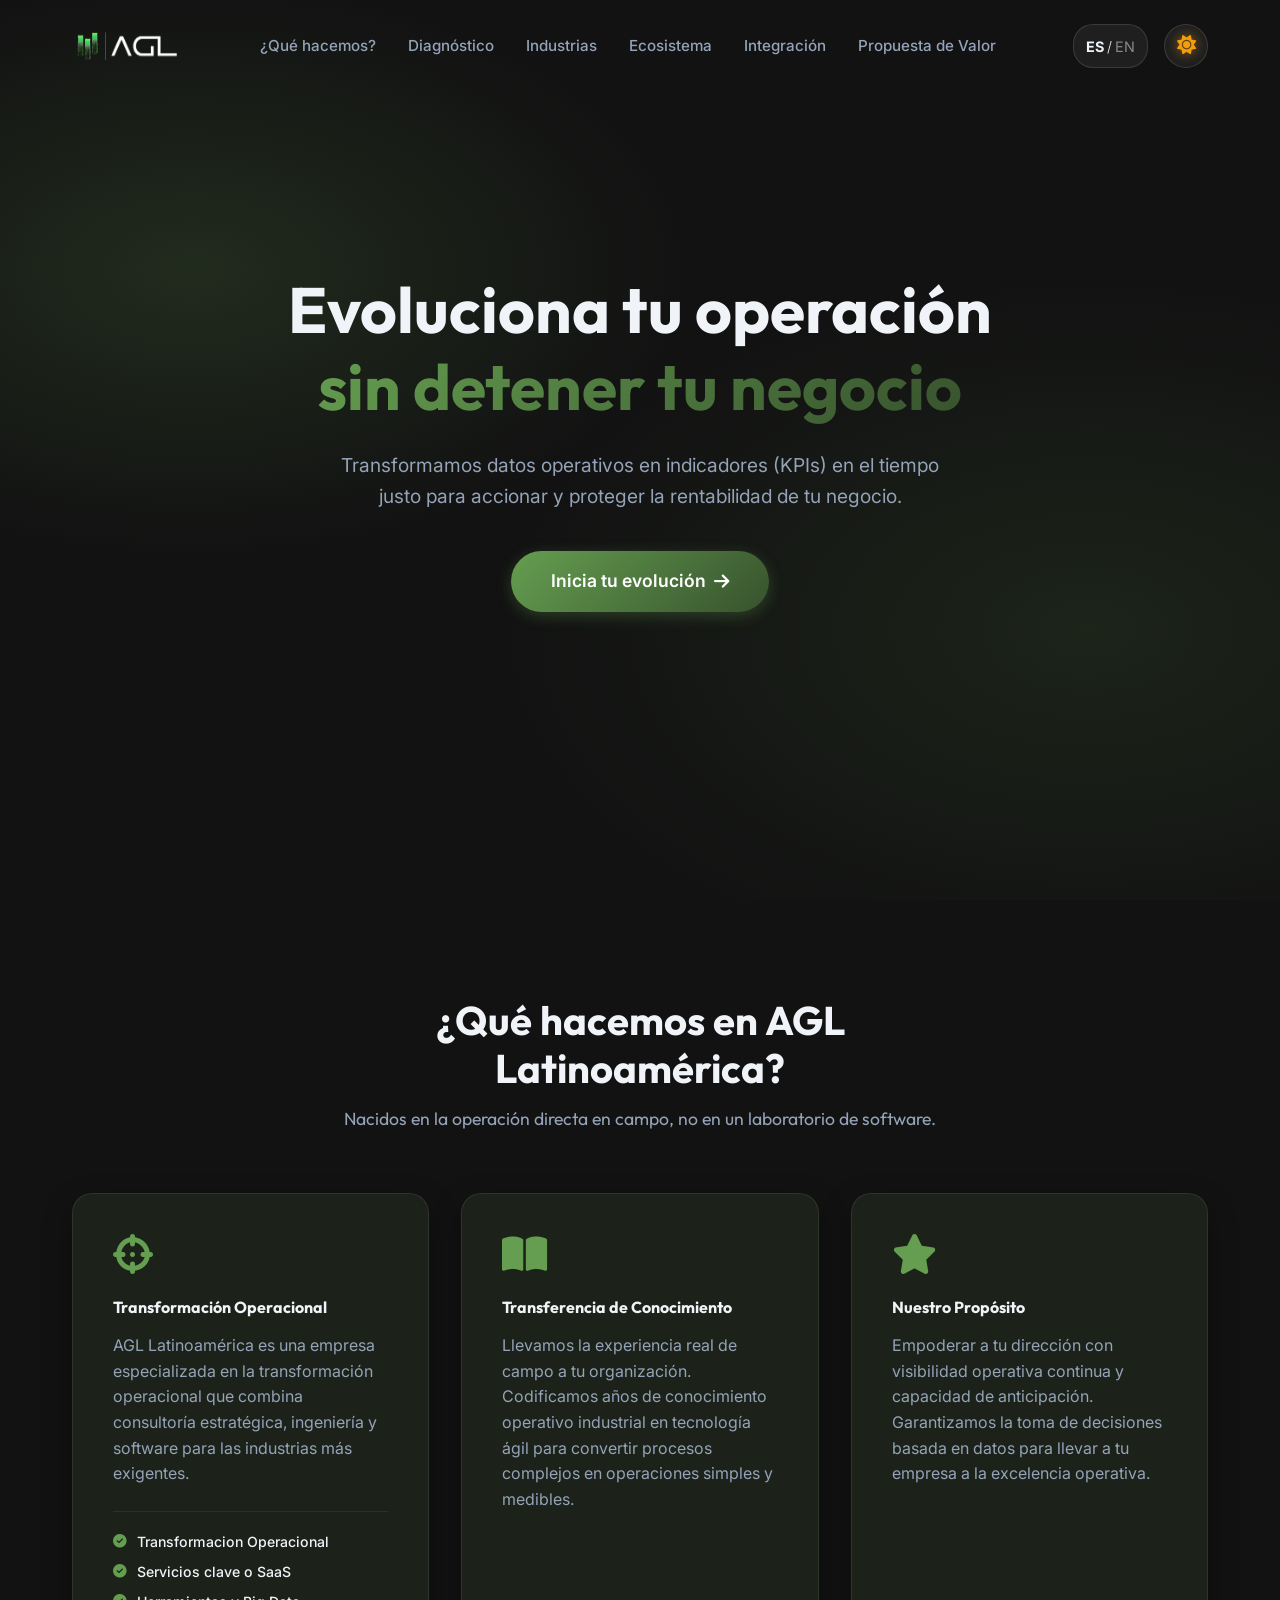
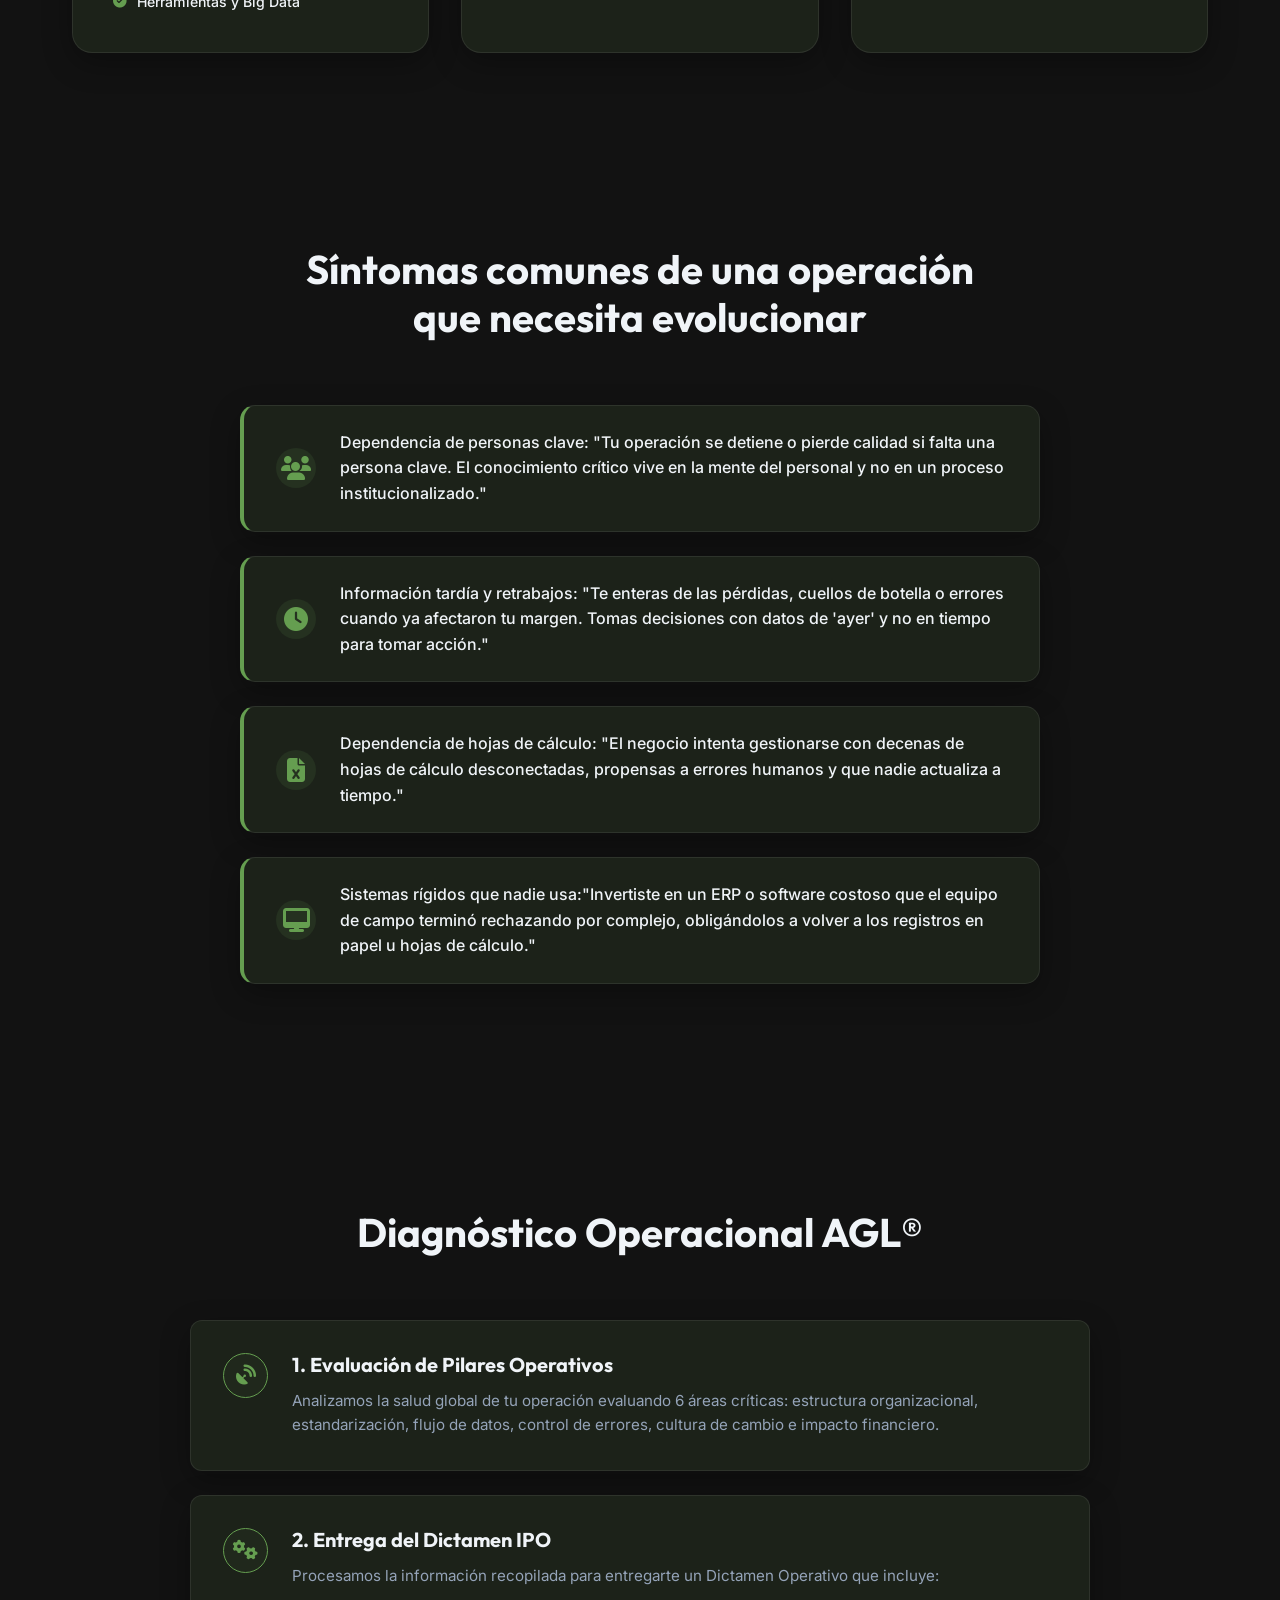
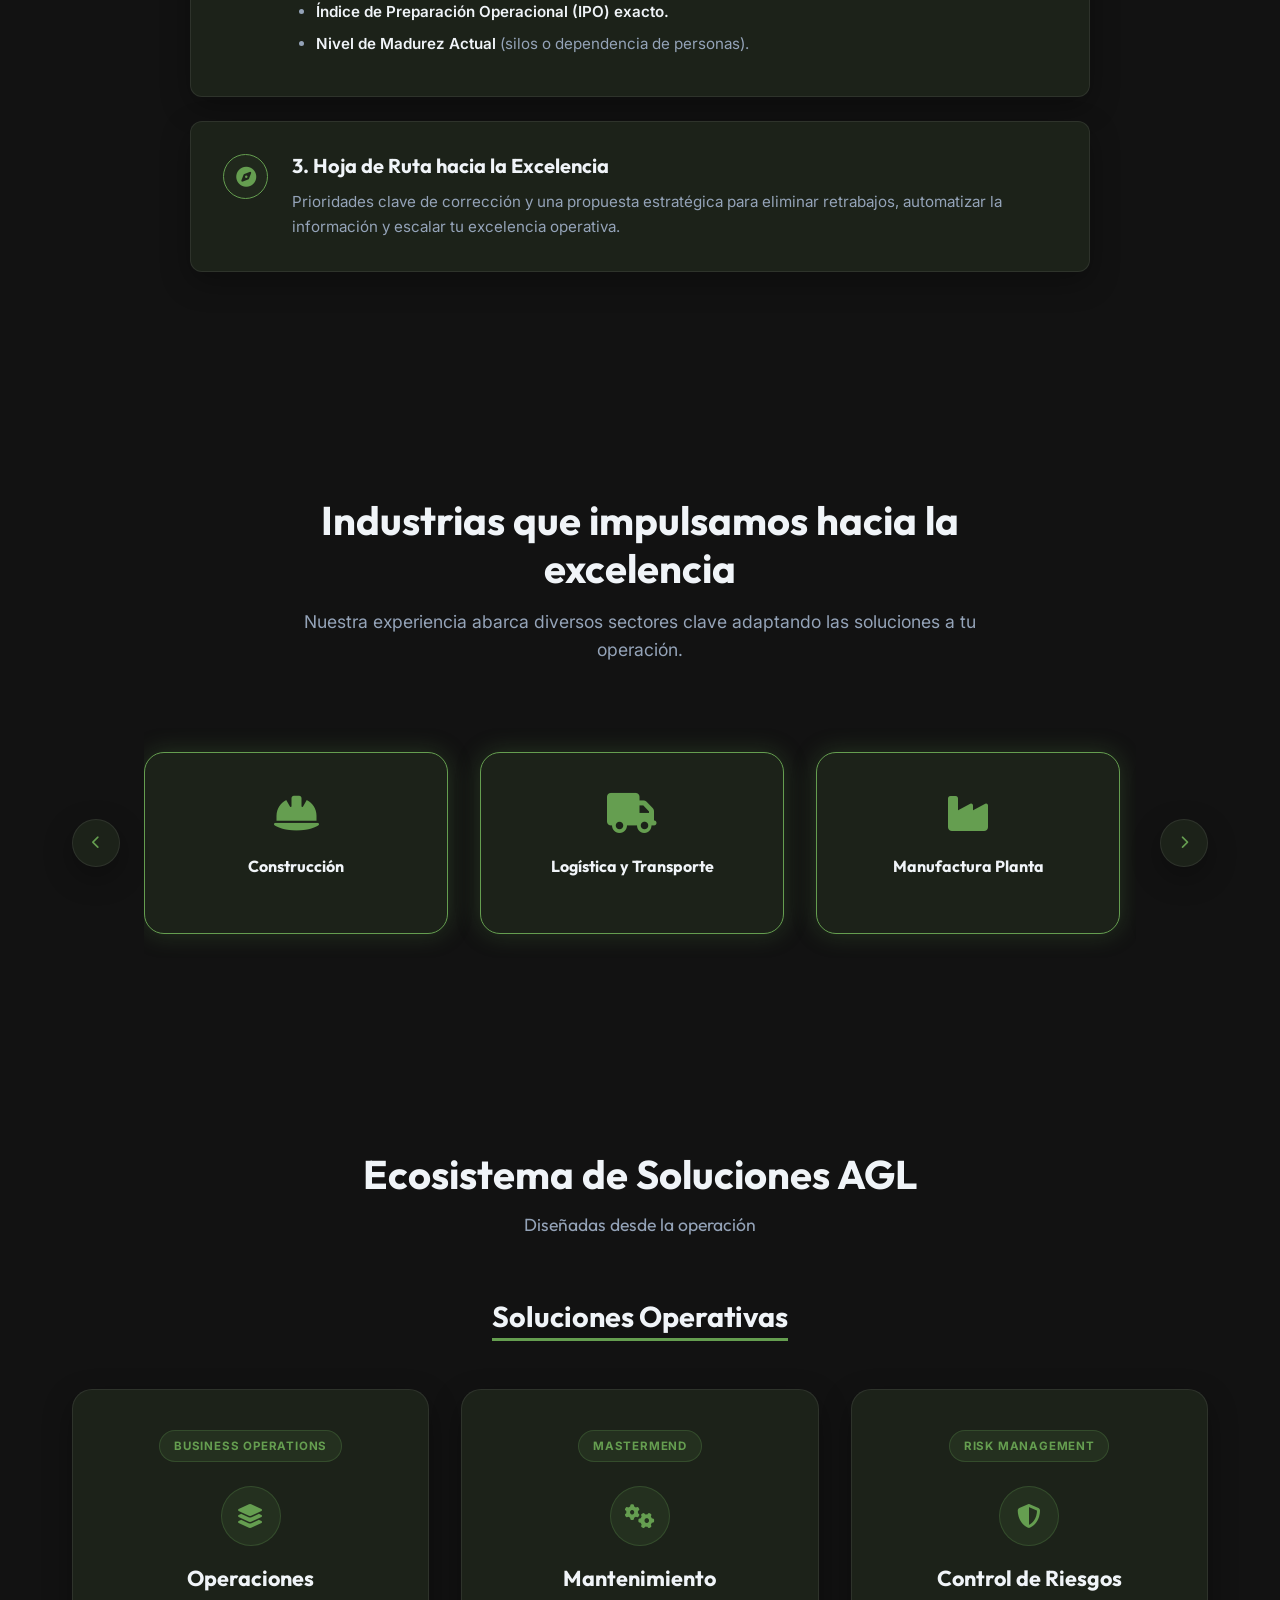
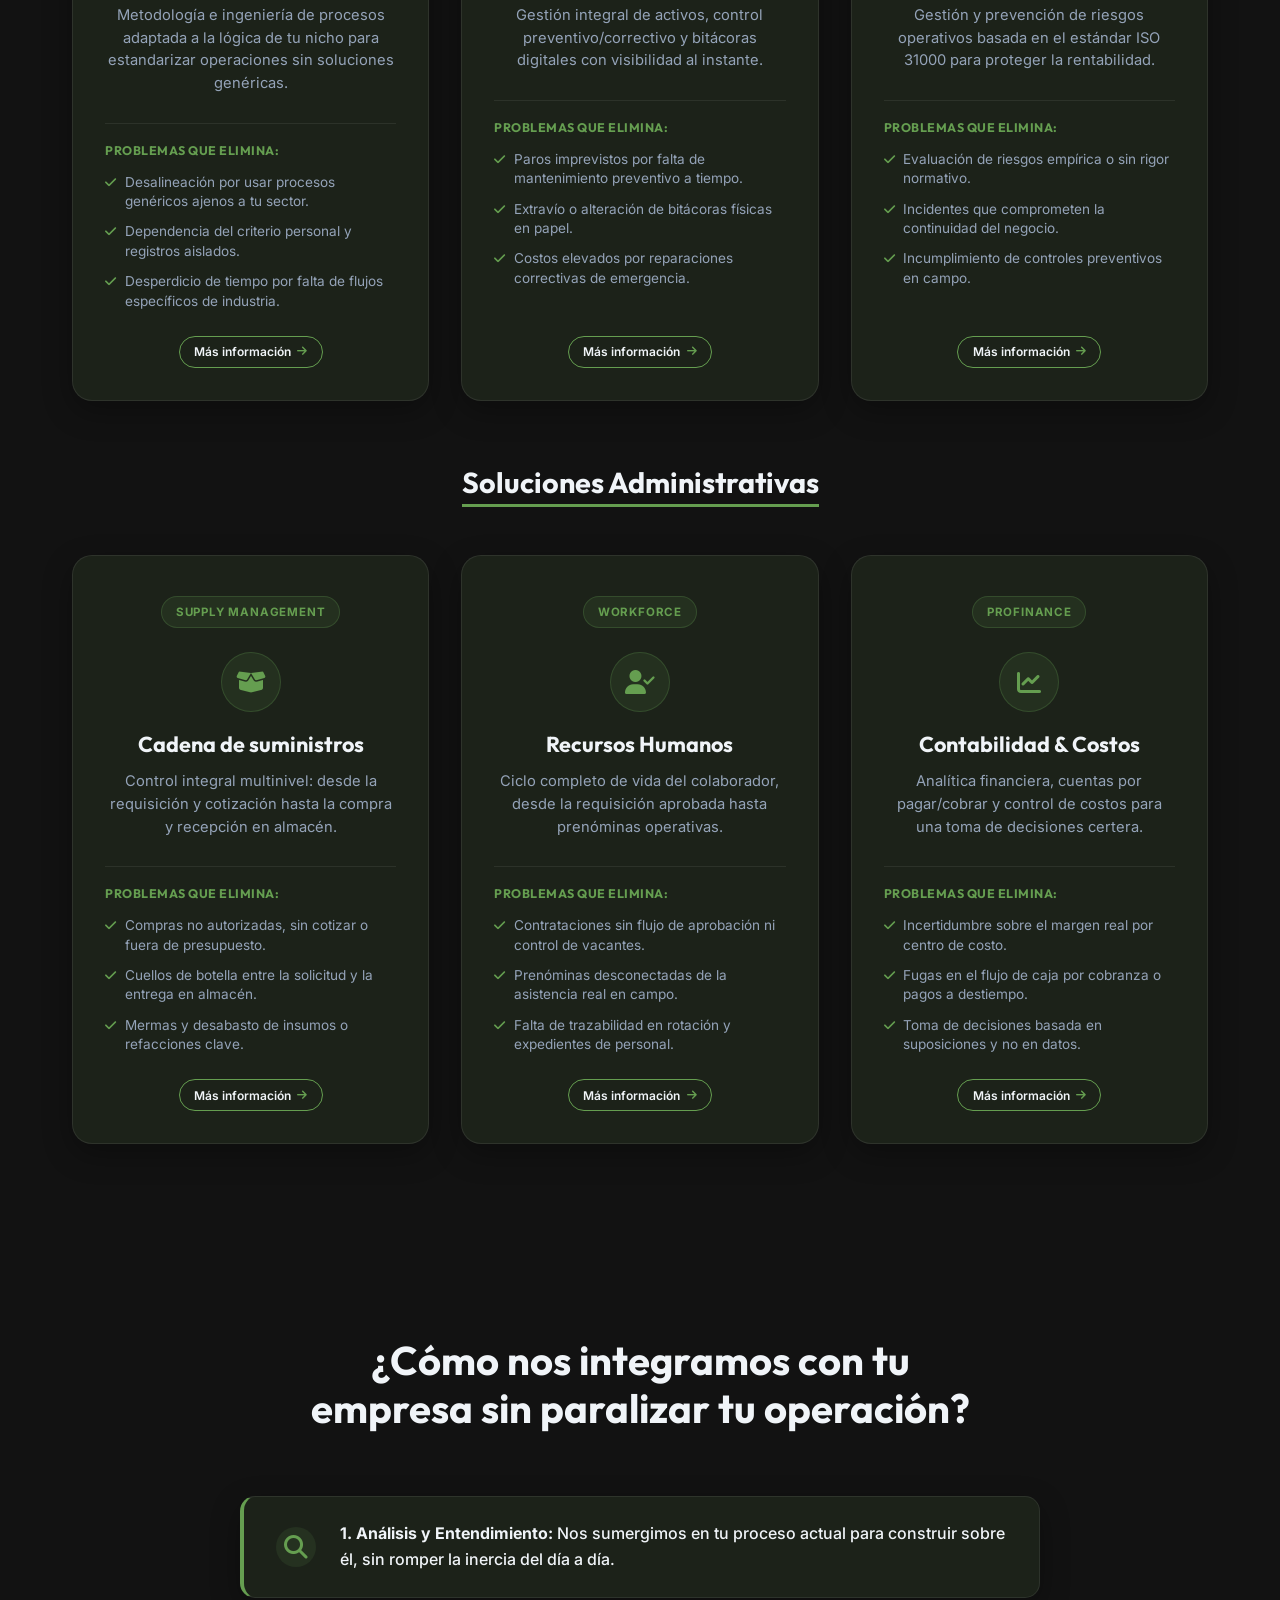
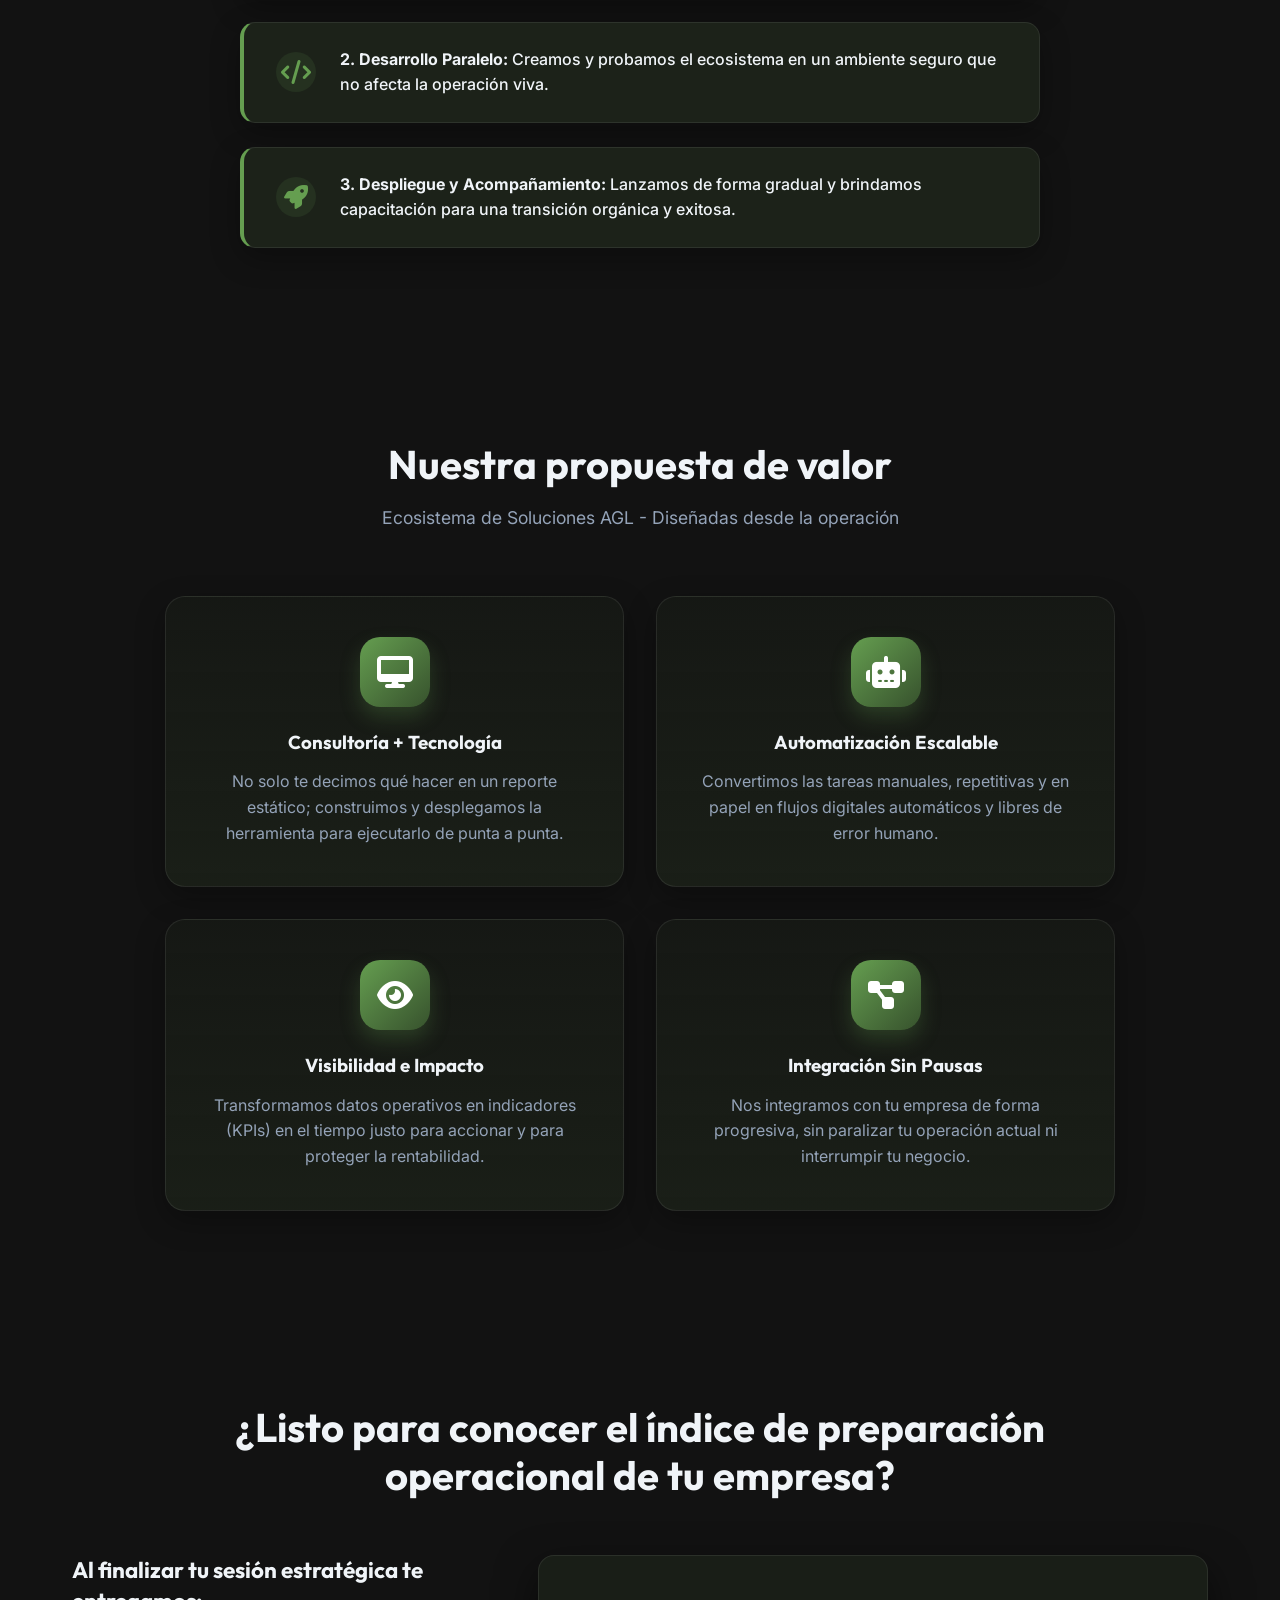
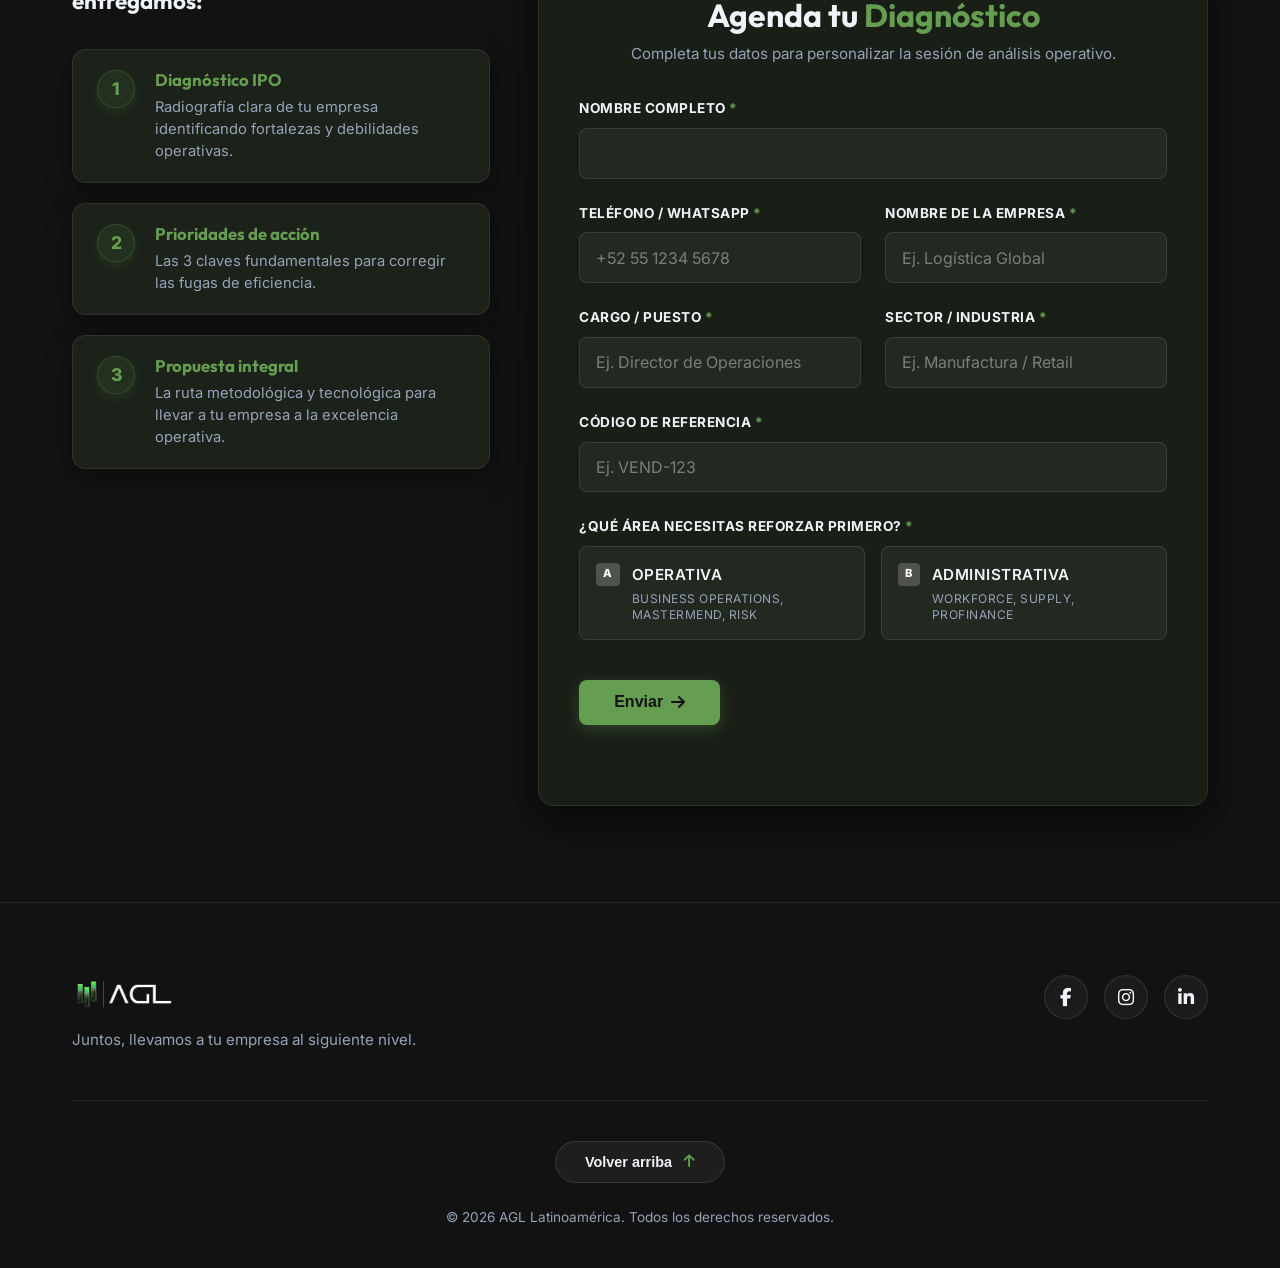
==== commit 14698310: "traduccion_y_modos" ====
--- a/index.html
+++ b/index.html
@@ -57,8 +57,6 @@
                     <i class="fas fa-sun theme-icon theme-icon-sun"></i>
                     <i class="fas fa-moon theme-icon theme-icon-moon"></i>
                 </button>
-                <a href="https://wa.me/526182922284?text=Hola,%20quisiera%20más%20información" target="_blank"
-                    class="btn btn-primary nav-btn" data-es="Contacto" data-en="Contact">Contacto</a>
                 <button class="mobile-menu-btn" id="mobile-menu-btn" aria-label="Menú de navegación"><i
                         class="fas fa-bars"></i></button>
             </div>
@@ -360,7 +358,7 @@
 
             <!-- ENCABEZADO: Soluciones Operativas -->
             <div class="fade-in-up" style="text-align: center; margin-bottom: 2rem;">
-                <h3 style="font-size: 1.8rem; font-weight: 700; display: inline-block; padding-bottom: 5px; border-bottom: 3px solid #10b981;"
+                <h3 style="font-size: 1.8rem; font-weight: 700; display: inline-block; padding-bottom: 5px; border-bottom: 3px solid var(--primary-color);"
                     data-es="Soluciones Operativas" data-en="Operational Solutions">Soluciones Operativas</h3>
             </div>
 
@@ -475,7 +473,7 @@
 
             <!-- ENCABEZADO: Soluciones Administrativas -->
             <div class="fade-in-up" style="text-align: center; margin-top: 4rem; margin-bottom: 2rem;">
-                <h3 style="font-size: 1.8rem; font-weight: 700; display: inline-block; padding-bottom: 5px; border-bottom: 3px solid #10b981;"
+                <h3 style="font-size: 1.8rem; font-weight: 700; display: inline-block; padding-bottom: 5px; border-bottom: 3px solid var(--primary-color);"
                     data-es="Soluciones Administrativas" data-en="Administrative Solutions">Soluciones Administrativas
                 </h3>
             </div>
@@ -640,28 +638,8 @@
                     Diseñadas desde la operación</p>
             </div>
             <div class="value-grid">
-                <!-- 1. Automatización Escalable -->
+                <!-- 1. Consultoría + Tecnología -->
                 <div class="value-card fade-in-up">
-                    <div class="icon-wrapper"><i class="fas fa-robot"></i></div>
-                    <h3 data-es="Automatización Escalable" data-en="Scalable Automation">Automatización Escalable</h3>
-                    <p data-es="Convertimos las tareas manuales, repetitivas y en papel en flujos digitales automáticos y libres de error humano."
-                        data-en="We turn manual, repetitive, and paper-based tasks into automatic digital workflows free of human error.">
-                        Convertimos las tareas manuales, repetitivas y en papel en flujos digitales automáticos y libres
-                        de error humano.</p>
-                </div>
-
-                <!-- 2. Visibilidad e Impacto -->
-                <div class="value-card fade-in-up delay-1">
-                    <div class="icon-wrapper"><i class="fas fa-eye"></i></div>
-                    <h3 data-es="Visibilidad e Impacto" data-en="Visibility and Impact">Visibilidad e Impacto</h3>
-                    <p data-es="Transformamos datos operativos en indicadores (KPIs) en el tiempo justo para accionar y para proteger la rentabilidad."
-                        data-en="We transform operational data into indicators (KPIs) just in time to take action and protect profitability.">
-                        Transformamos datos operativos en indicadores (KPIs) en el tiempo justo para accionar y para
-                        proteger la rentabilidad.</p>
-                </div>
-
-                <!-- 3. Consultoría + Tecnología -->
-                <div class="value-card fade-in-up delay-2">
                     <div class="icon-wrapper"><i class="fas fa-desktop"></i></div>
                     <h3 data-es="Consultoría + Tecnología" data-en="Consulting + Technology">Consultoría + Tecnología
                     </h3>
@@ -669,6 +647,26 @@
                         data-en="We don't just tell you what to do in a static report; we build and deploy the tool to execute it from end to end.">
                         No solo te decimos qué hacer en un reporte estático; construimos y desplegamos la herramienta
                         para ejecutarlo de punta a punta.</p>
+                </div>
+
+                <!-- 2. Automatización Escalable -->
+                <div class="value-card fade-in-up delay-1">
+                    <div class="icon-wrapper"><i class="fas fa-robot"></i></div>
+                    <h3 data-es="Automatización Escalable" data-en="Scalable Automation">Automatización Escalable</h3>
+                    <p data-es="Convertimos las tareas manuales, repetitivas y en papel en flujos digitales automáticos y libres de error humano."
+                        data-en="We turn manual, repetitive, and paper-based tasks into automatic digital workflows free of human error.">
+                        Convertimos las tareas manuales, repetitivas y en papel en flujos digitales automáticos y libres
+                        de error humano.</p>
+                </div>
+
+                <!-- 3. Visibilidad e Impacto -->
+                <div class="value-card fade-in-up delay-2">
+                    <div class="icon-wrapper"><i class="fas fa-eye"></i></div>
+                    <h3 data-es="Visibilidad e Impacto" data-en="Visibility and Impact">Visibilidad e Impacto</h3>
+                    <p data-es="Transformamos datos operativos en indicadores (KPIs) en el tiempo justo para accionar y para proteger la rentabilidad."
+                        data-en="We transform operational data into indicators (KPIs) just in time to take action and protect profitability.">
+                        Transformamos datos operativos en indicadores (KPIs) en el tiempo justo para accionar y para
+                        proteger la rentabilidad.</p>
                 </div>
 
                 <!-- 4. Integración Sin Pausas -->
